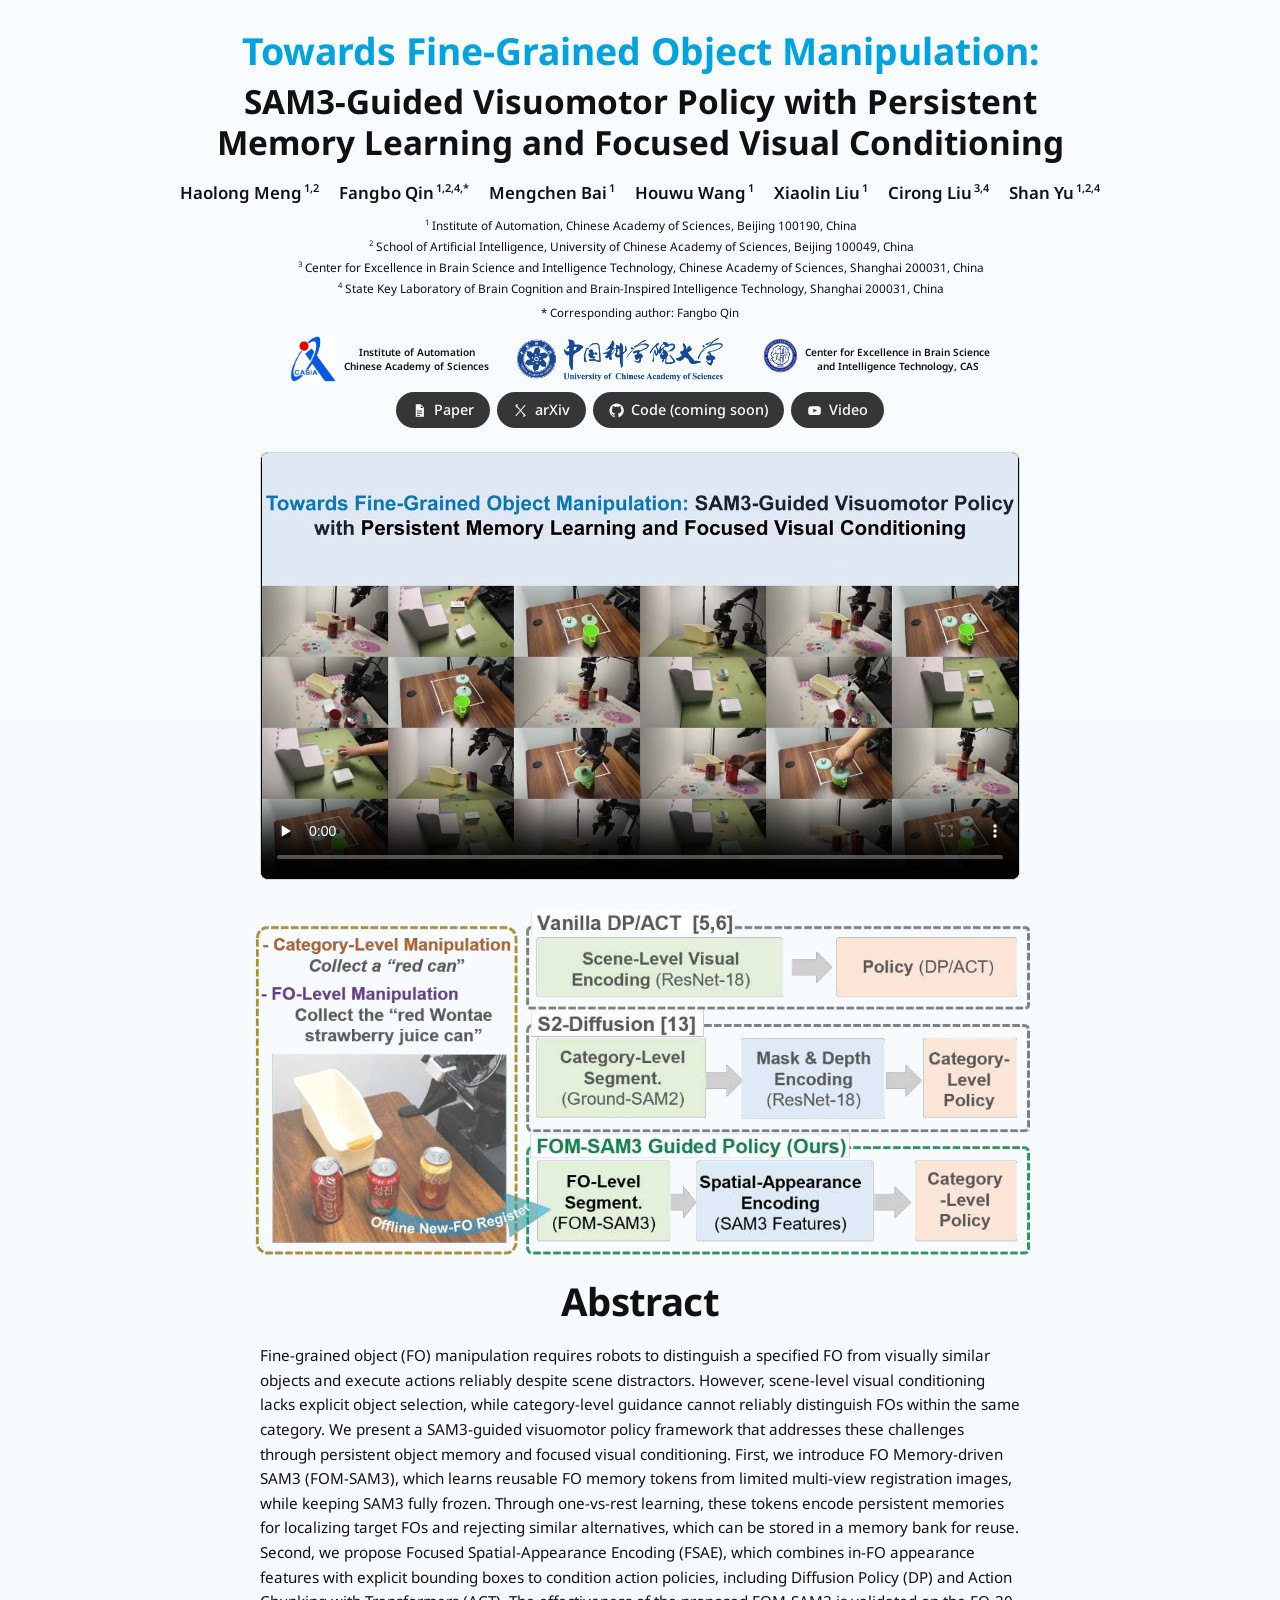
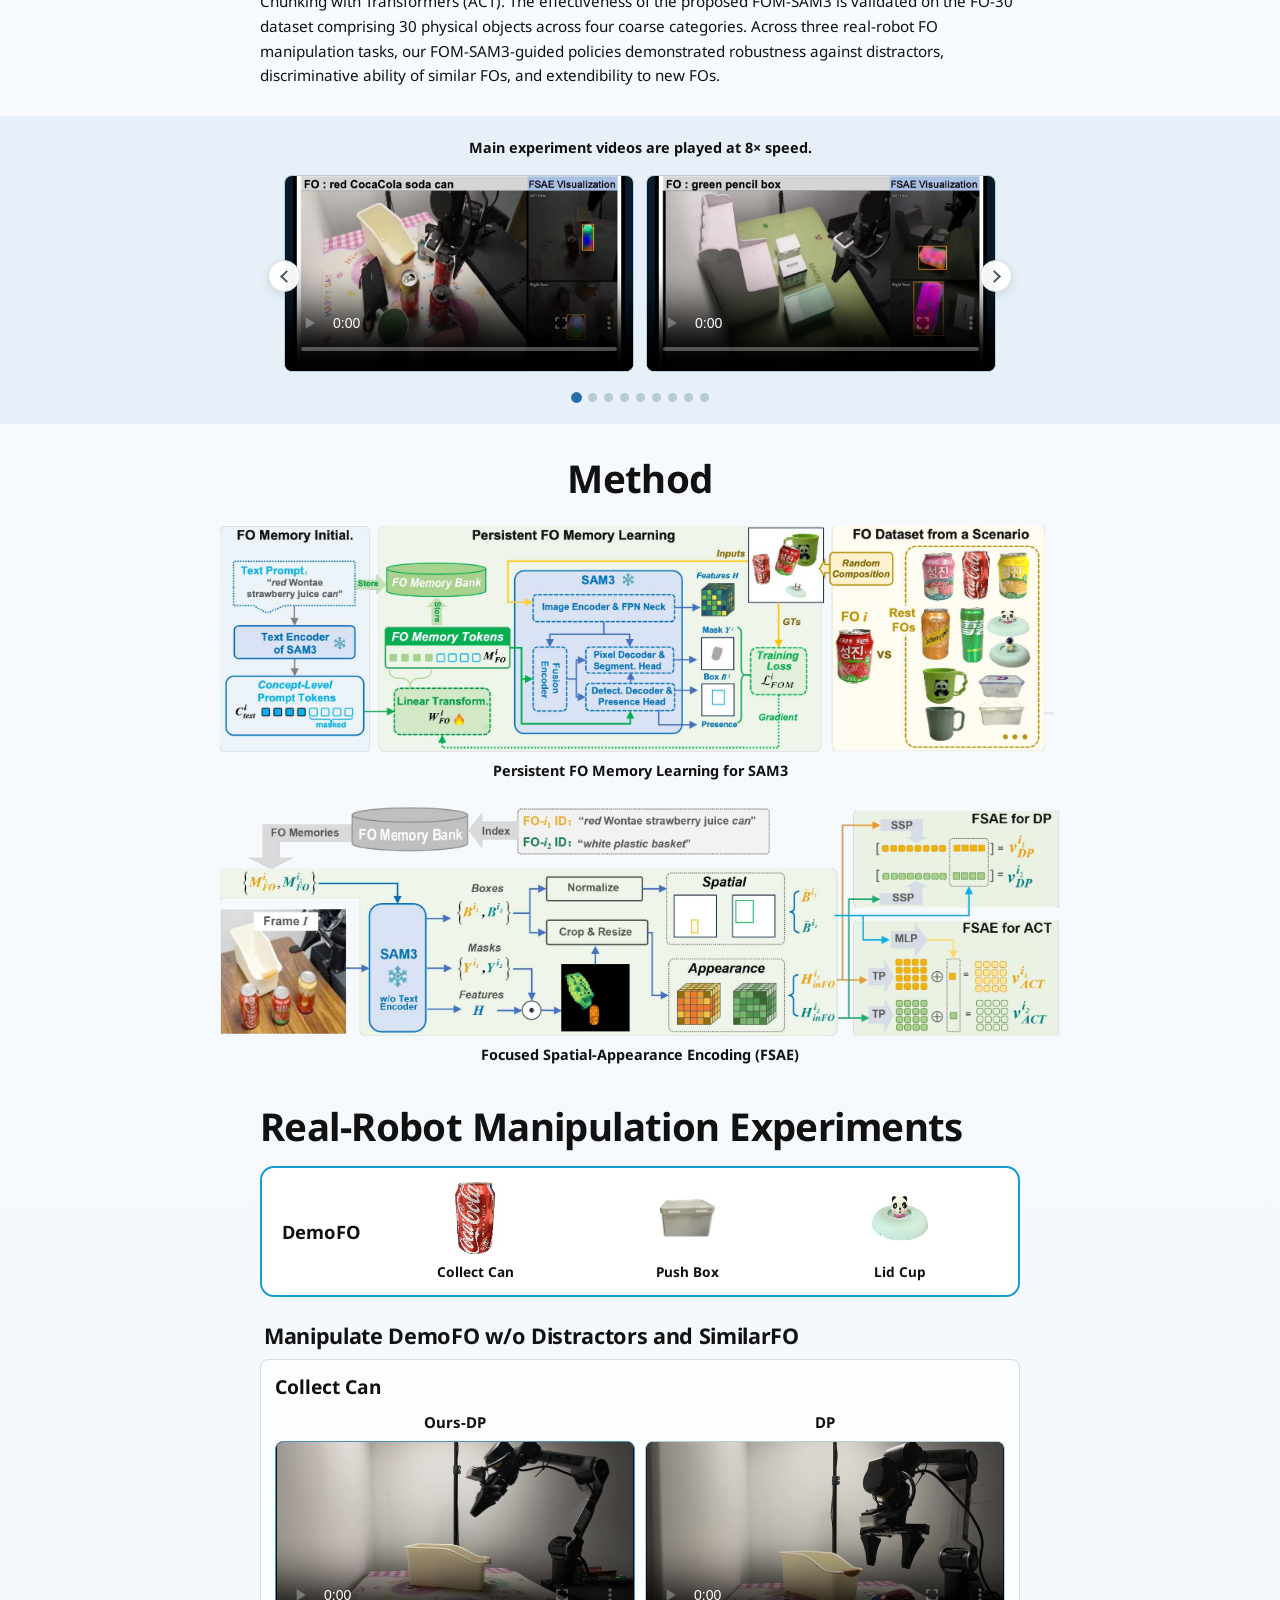
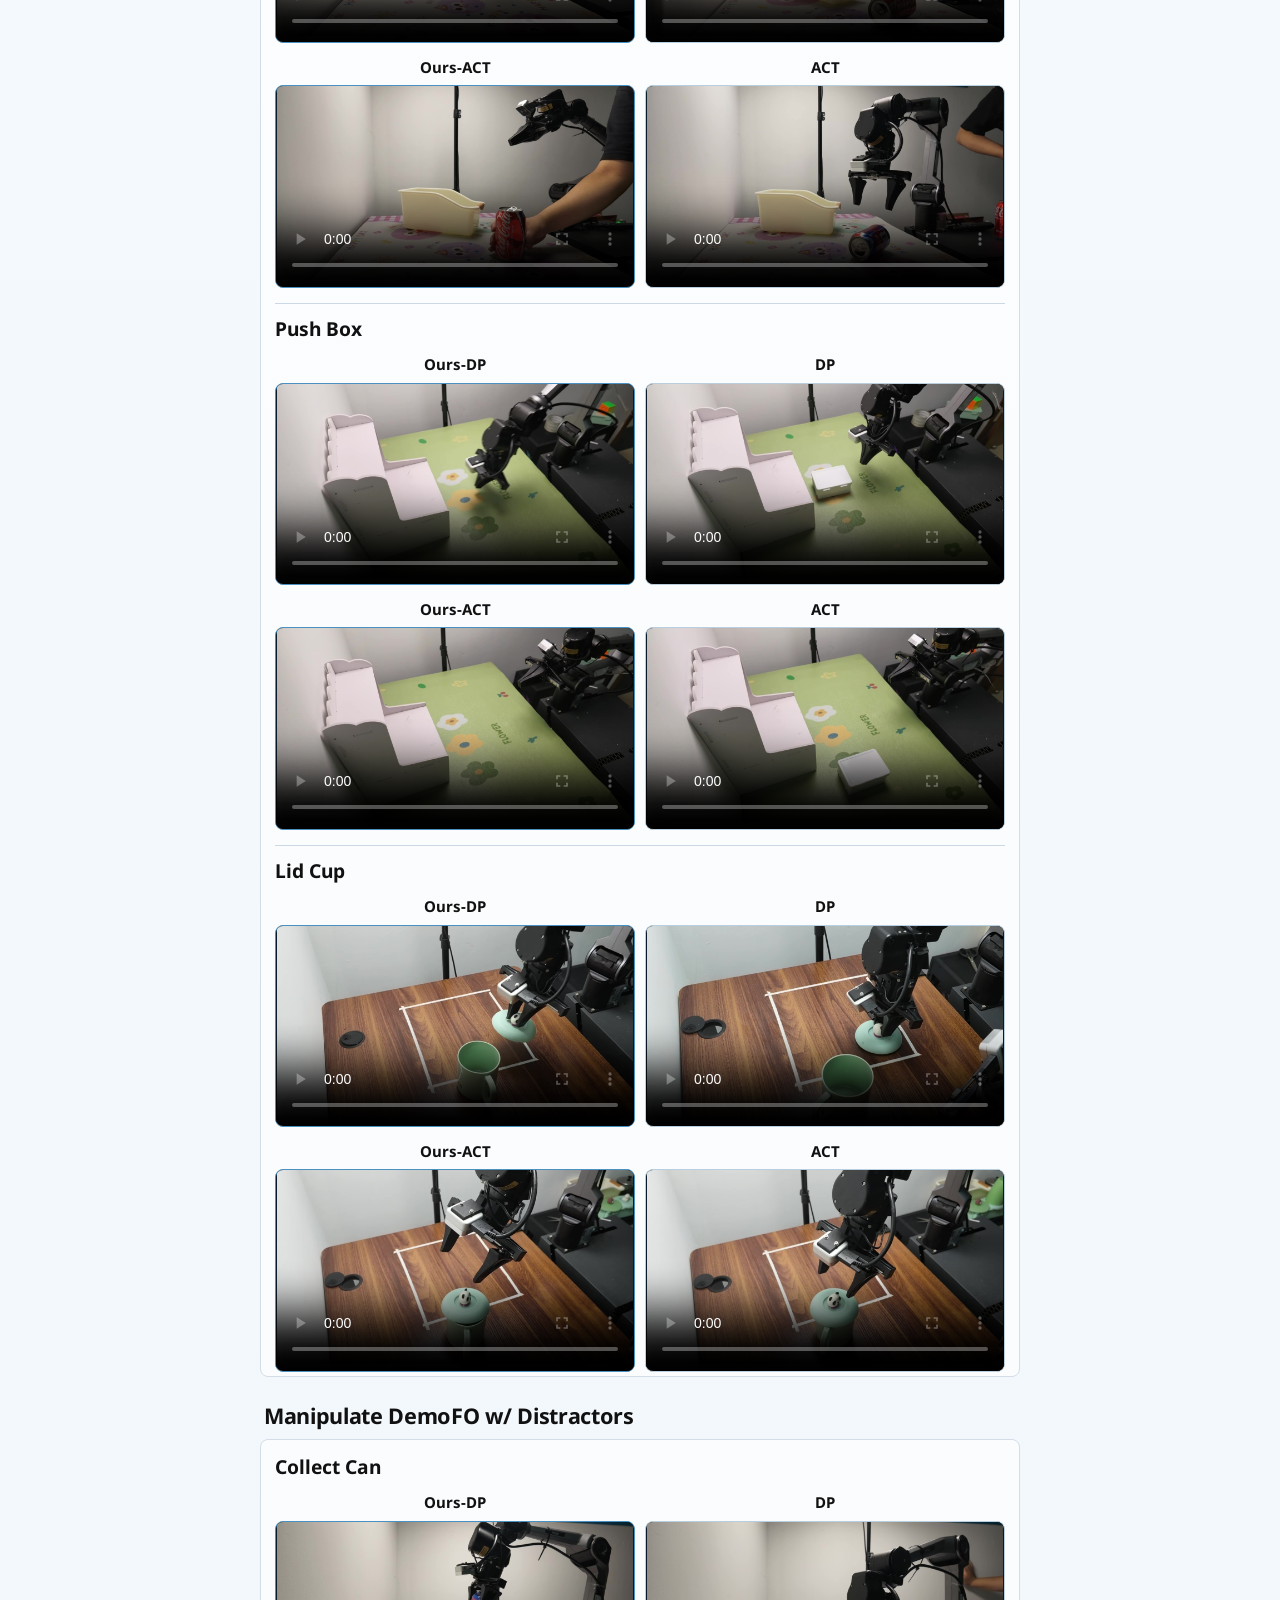
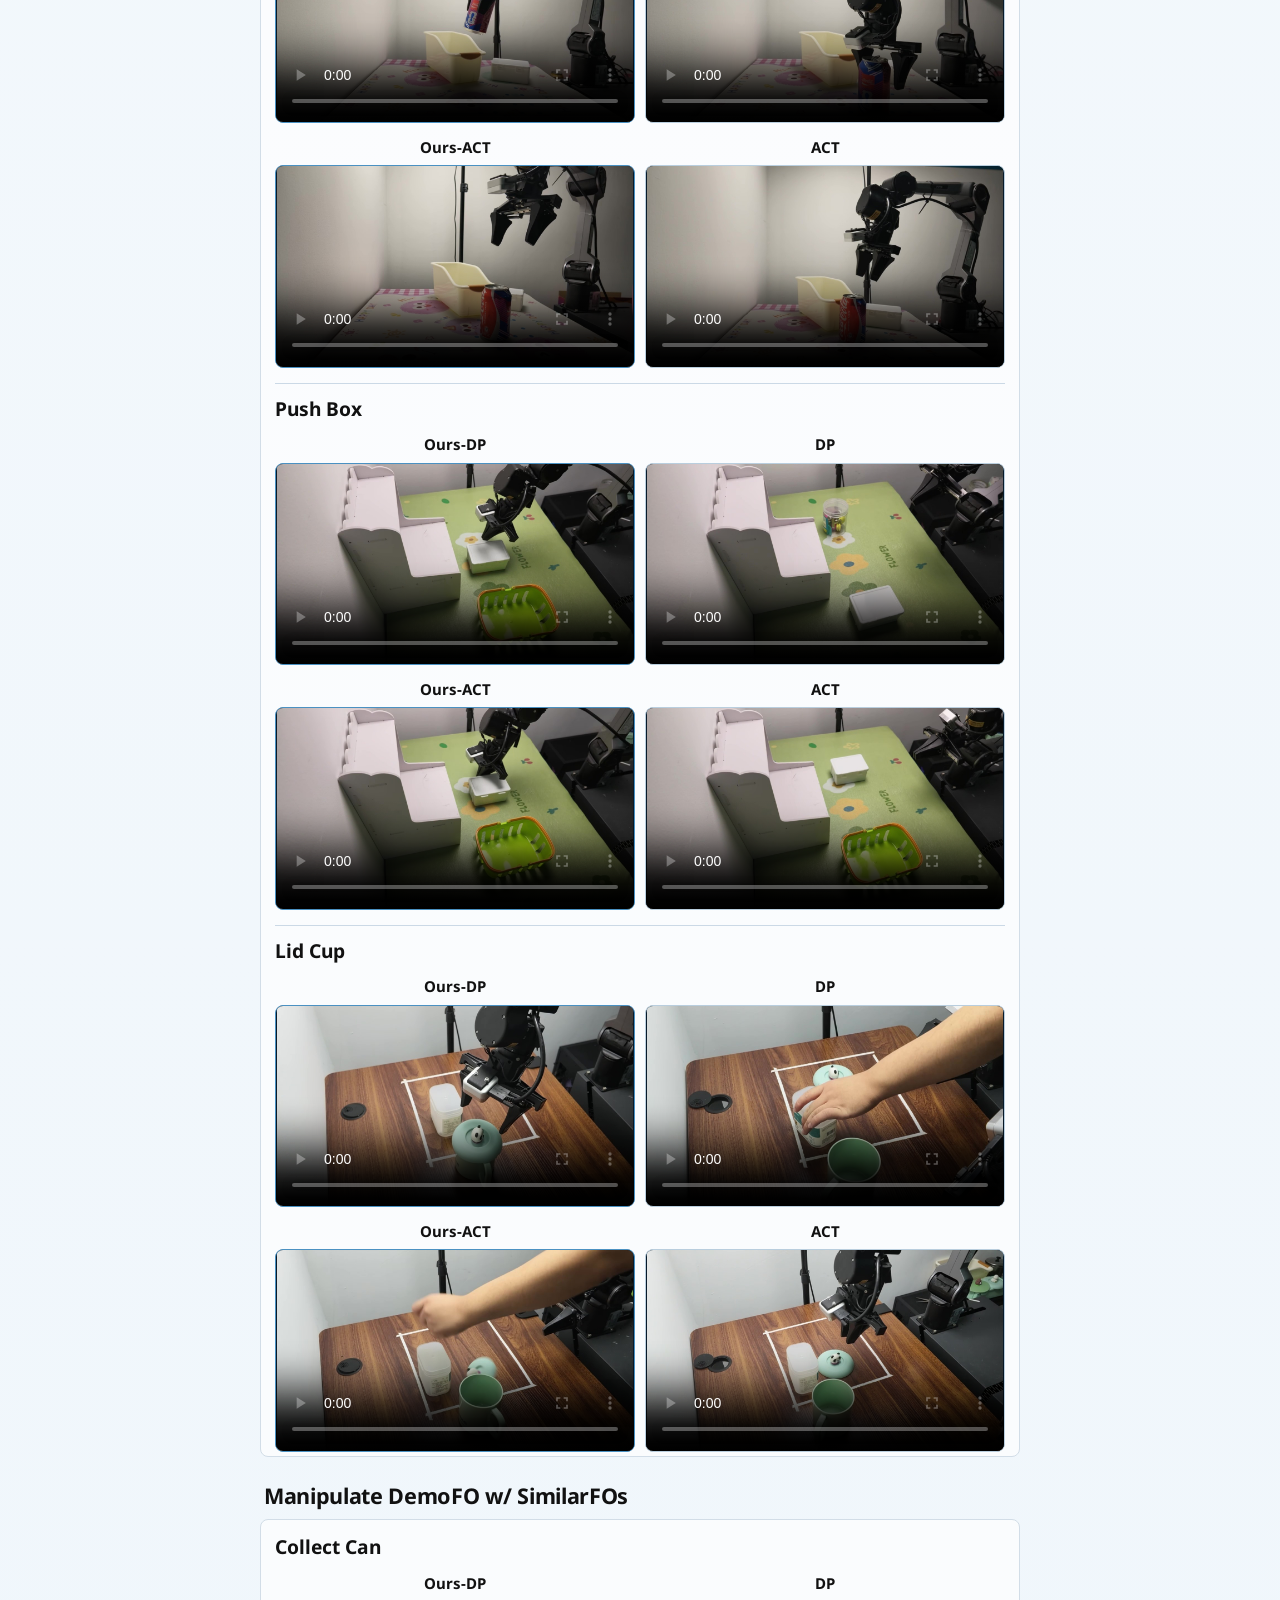
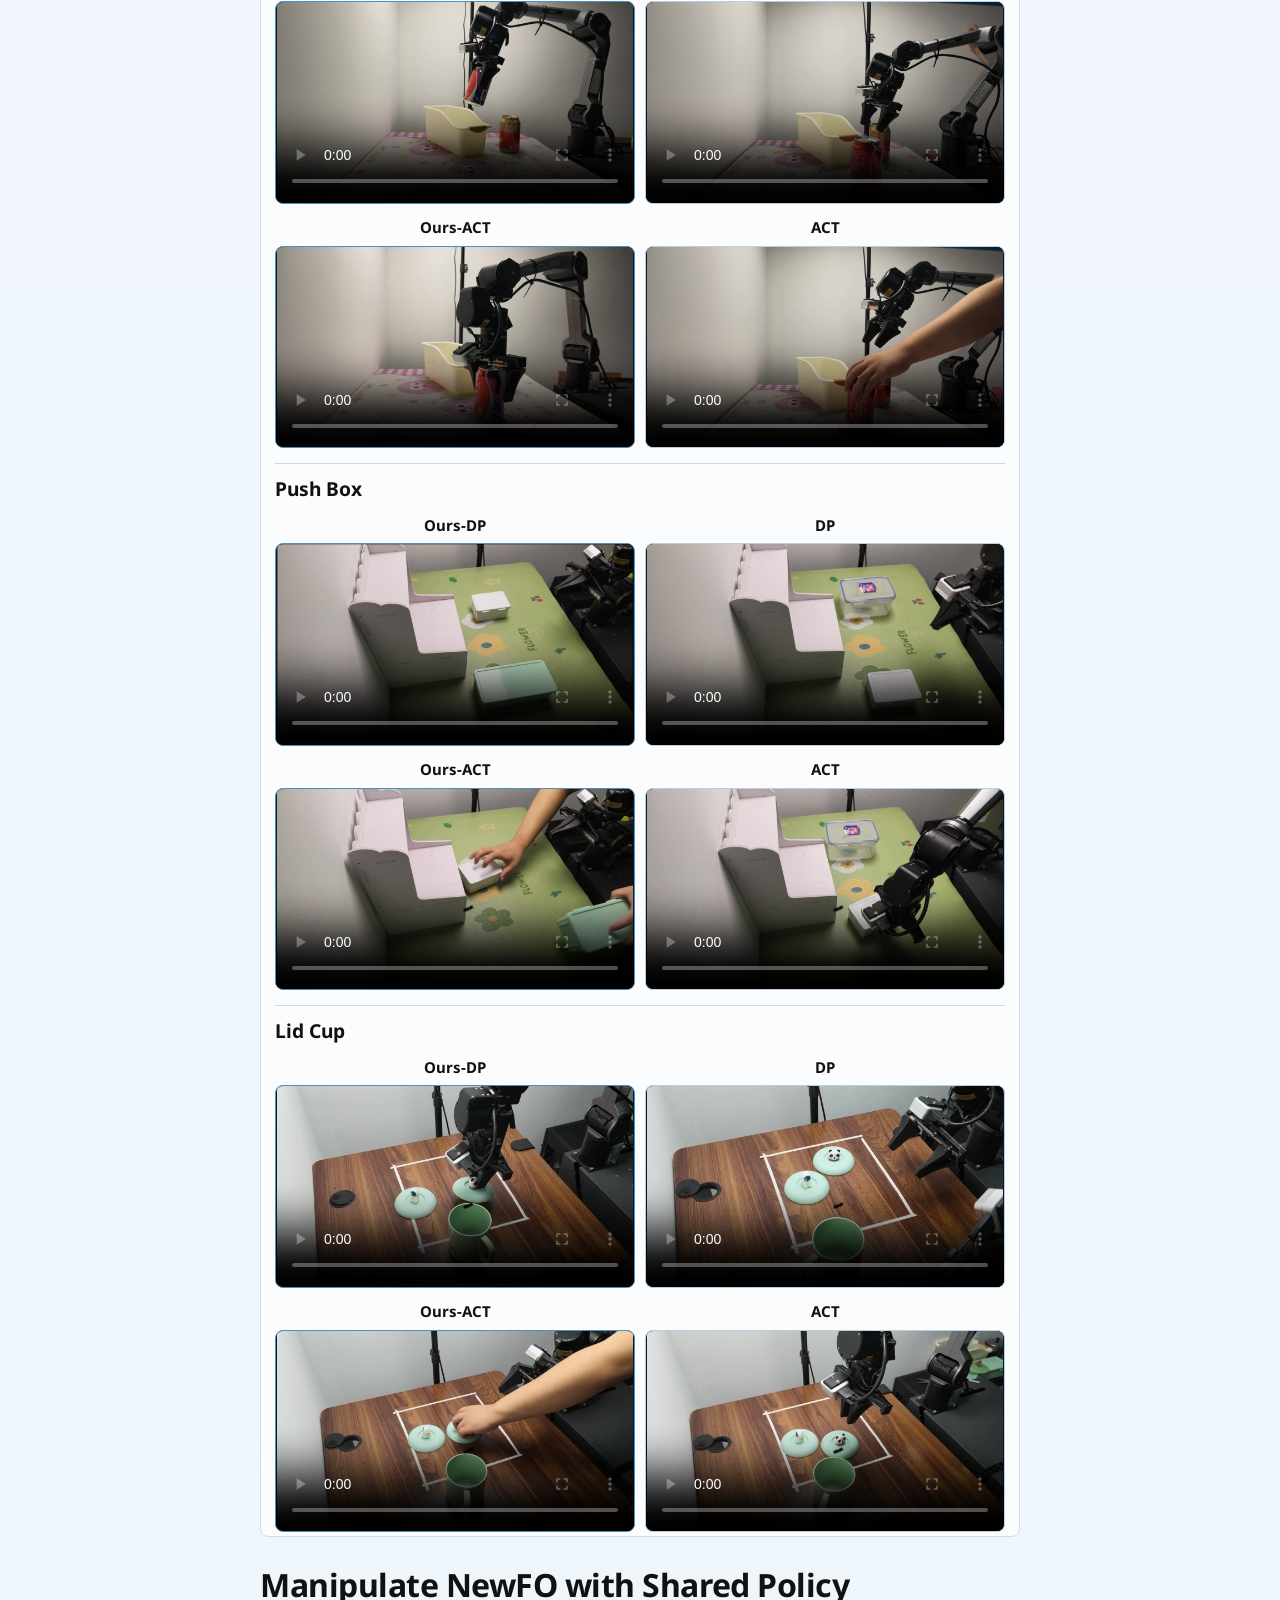
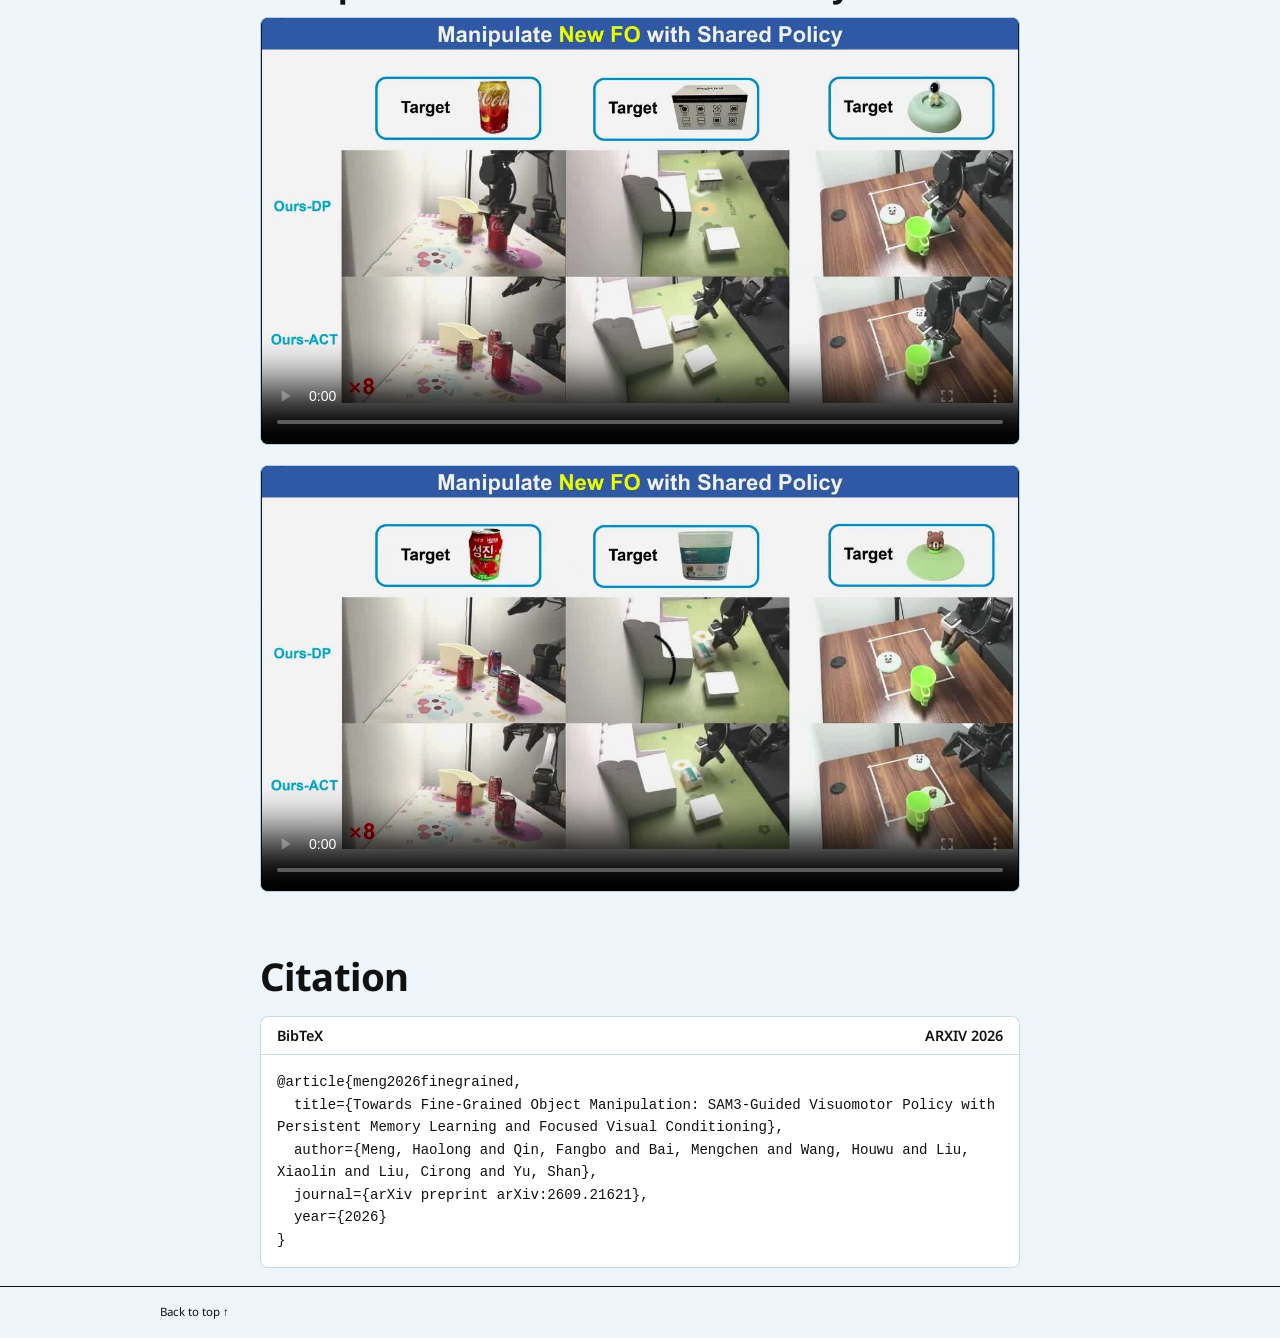
==== docs/index.html @ 5fe82e1d "style: align NewFO video width with experiment content" ====
<!doctype html>
<html lang="en">
  <head>
    <meta charset="utf-8" />
    <meta name="viewport" content="width=device-width, initial-scale=1" />
    <meta
      name="description"
      content="FOM-SAM3-Policy: persistent fine-grained object memory and focused spatial-appearance encoding for robotic imitation learning."
    />
    <meta name="theme-color" content="#f3f8fc" />
    <title>Towards Fine-Grained Object Manipulation: SAM3-Guided Visuomotor Policy with Persistent Memory Learning and Focused Visual Conditioning</title>
    <link rel="icon" href="data:," />
    <link rel="preload" href="assets/fonts/google-sans-bold.ttf" as="font" type="font/ttf" crossorigin />
    <link rel="preload" href="assets/fonts/google-sans-semibold.ttf" as="font" type="font/ttf" crossorigin />
    <link rel="preload" href="assets/fonts/noto-sans-latin.woff2" as="font" type="font/woff2" crossorigin />
    <link rel="stylesheet" href="styles.css?v=20261003-aligned-video-width" />
    <script src="project-data.js?v=20261003-aligned-video-width" defer></script>
    <script src="script.js?v=20261003-aligned-video-width" defer></script>
  </head>
  <body>
    <a class="skip-link" href="#main">Skip to content</a>

    <main id="main">
      <section class="hero" id="top">
        <div class="hero-copy">
          <h1 class="hero-title">
            <span class="hero-paper-title" ><span class="title-accent">Towards Fine-Grained Object Manipulation:</span> SAM3-Guided Visuomotor Policy with Persistent Memory Learning and Focused Visual Conditioning</span>
          </h1>
          <!-- Public author information: omit this block from the anonymous release. -->
          <div class="paper-identity">
            <p class="authors"><span>Haolong Meng<sup>1,2</sup></span><span>Fangbo Qin<sup>1,2,4,*</sup></span><span>Mengchen Bai<sup>1</sup></span><span>Houwu Wang<sup>1</sup></span><span>Xiaolin Liu<sup>1</sup></span><span>Cirong Liu<sup>3,4</sup></span><span>Shan Yu<sup>1,2,4</sup></span></p>
            <div class="affiliations">
              <p><sup>1</sup> Institute of Automation, Chinese Academy of Sciences, Beijing 100190, China</p>
              <p><sup>2</sup> School of Artificial Intelligence, University of Chinese Academy of Sciences, Beijing 100049, China</p>
              <p><sup>3</sup> Center for Excellence in Brain Science and Intelligence Technology, Chinese Academy of Sciences, Shanghai 200031, China</p>
              <p><sup>4</sup> State Key Laboratory of Brain Cognition and Brain-Inspired Intelligence Technology, Shanghai 200031, China</p>
            </div>
            <p class="corresponding-author">* Corresponding author: <a href="mailto:fangbo.qin@ia.ac.cn">Fangbo Qin</a></p>
            <div class="institution-logos" aria-label="Author institutions">
              <a href="https://english.ia.ac.cn/" aria-label="Institute of Automation, Chinese Academy of Sciences"><img class="institution-symbol" src="assets/images/casia_symbol.jpg" alt="CASIA" /><span>Institute of Automation<br />Chinese Academy of Sciences</span></a>
              <a href="https://english.ucas.ac.cn/" aria-label="University of Chinese Academy of Sciences"><img class="ucas-logo" src="assets/images/ucas_logo.png" alt="University of Chinese Academy of Sciences" /></a>
              <a href="https://www.cebsit.cas.cn/" aria-label="Center for Excellence in Brain Science and Intelligence Technology"><img class="institution-symbol cebsit-symbol" src="assets/images/cebsit_logo.png" alt="CEBSIT" /><span>Center for Excellence in Brain Science<br />and Intelligence Technology, CAS</span></a>
            </div>
          </div>
          <div class="resource-row" aria-label="Project resources">
            <a data-resource="paper">
              <svg class="resource-icon" viewBox="0 0 24 24" aria-hidden="true" focusable="false"><path fill="currentColor" d="M6 2h8l5 5v15H6V2Zm8 1.8V8h4.2L14 3.8ZM8 12v1.5h8V12H8Zm0 3.5V17h8v-1.5H8Zm0 3.5v1.5h5V19H8Z"/></svg>
              <span>Paper</span>
            </a>
            <a data-resource="arxiv">
              <svg class="resource-icon" viewBox="0 0 24 24" aria-hidden="true" focusable="false"><path d="m5 4 14 16M19 4 5 20" fill="none" stroke="currentColor" stroke-width="1.8" stroke-linecap="round"/><path d="M7.2 2.8 5 4l1.2 2.2M16.8 21.2 19 20l-1.2-2.2" fill="none" stroke="currentColor" stroke-width="1.8" stroke-linecap="round" stroke-linejoin="round"/></svg>
              <span>arXiv</span>
            </a>
            <a data-resource="code">
              <svg class="resource-icon" viewBox="0 0 24 24" aria-hidden="true" focusable="false"><path fill="currentColor" d="M12 .7a11.3 11.3 0 0 0-3.6 22c.6.1.8-.2.8-.5v-2.1c-3.3.7-4-1.4-4-1.4-.5-1.4-1.3-1.8-1.3-1.8-1.1-.7.1-.7.1-.7 1.2.1 1.8 1.2 1.8 1.2 1 1.8 2.8 1.3 3.4 1 .1-.8.4-1.3.8-1.6-2.6-.3-5.4-1.3-5.4-5.6 0-1.3.4-2.3 1.2-3.1-.1-.3-.5-1.5.1-3.1 0 0 1-.3 3.3 1.2a11.5 11.5 0 0 1 6 0C17.5 4.7 18.5 5 18.5 5c.6 1.6.2 2.8.1 3.1.8.8 1.2 1.8 1.2 3.1 0 4.3-2.8 5.3-5.4 5.6.4.4.8 1.1.8 2.2v3.2c0 .3.2.7.8.5A11.3 11.3 0 0 0 12 .7Z"/></svg>
              <span>Code (coming soon)</span>
            </a>
            <a data-resource="video">
              <svg class="resource-icon" viewBox="0 0 24 24" aria-hidden="true" focusable="false"><rect x="2" y="5" width="20" height="14" rx="4" fill="currentColor"/><path d="m10 9 6 3-6 3Z" fill="#363636"/></svg>
              <span>Video</span>
            </a>
          </div>
        </div>

        <figure class="main-video" id="main-video">
          <video class="hero-featured-player" controls playsinline preload="none" poster="assets/videos/main_overview.jpg?v=20261003" aria-label="FOM-SAM3 policy overview">
            <source src="assets/videos/main_overview.mp4?v=20261003" type="video/mp4" />
          </video>
        </figure>

        <section class="hero-abstract" aria-labelledby="abstract-title">
          <div class="shell content-shell">
            <figure class="paper-figure abstract-figure">
              <img src="assets/images/introduction.png?v=20261003-final-figures" width="1079" height="486" alt="Comparison of scene-level visual conditioning, category-level conditioning, and fine-grained object-focused conditioning with FOM-SAM3 and FSAE." />
            </figure>
            <h2 id="abstract-title">Abstract</h2>
            <div class="abstract-copy" data-abstract></div>
          </div>
        </section>
        <section class="hero-video-showcase" id="demonstrations-title" role="region" aria-label="Robot demonstrations">
          <p class="video-speed-note"><strong>Main experiment videos are played at 8× speed.</strong></p>
          <div data-hero-videos></div>
        </section>

      </section>

      <section id="method">
        <div class="shell content-shell section-pad">
          <div class="section-head">
            <div>
              <h2>Method</h2>
            </div>
          </div>

          <figure class="paper-figure method-figure">
            <img src="assets/images/fo-memory-learning.png?v=20261003-final-figures" width="2148" height="579" alt="Persistent FO Memory Learning: concept-level prompt tokens are transformed into persistent FO memories using a one-vs-rest training loss with SAM3 frozen." />
            <figcaption><strong>Persistent FO Memory Learning for SAM3</strong></figcaption>
          </figure>

          <figure class="paper-figure method-figure">
            <img src="assets/images/focused-spatial-appearance-encoding.png?v=20261003-final-figures" width="2144" height="587" alt="Focused Spatial-Appearance Encoding: retrieved FO memories prompt frozen SAM3 to extract boxes, masks, and FPN features, which form spatial and appearance conditions for DP and ACT." />
            <figcaption><strong>Focused Spatial-Appearance Encoding (FSAE)</strong></figcaption>
          </figure>

        </div>
      </section>

      <section class="results-section shell content-shell section-pad" id="results">
        <div class="section-head"><div><h2 id="main-experiment-title">Real-Robot Manipulation Experiments</h2></div></div>

        <div class="demo-targets" aria-label="DemoFO targets">
          <strong class="demo-target-label">DemoFO</strong>
          <figure><div class="demo-target-image"><img src="assets/images/collect_can_target.png" alt="Red CocaCola soda can" /></div><figcaption>Collect Can</figcaption></figure>
          <figure><div class="demo-target-image"><img src="assets/images/push_box_target.png" alt="DemoFO box for Push Box" /></div><figcaption>Push Box</figcaption></figure>
          <figure><div class="demo-target-image"><img src="assets/images/lid_cup_target.png" alt="Cup lid with panda handle" /></div><figcaption>Lid Cup</figcaption></figure>
        </div>

        <section class="main-experiment" aria-labelledby="main-experiment-title">
          <div class="main-experiment-video-grid" data-main-experiment-videos aria-label="Real-robot rollout video comparisons"></div>
        </section>

        <section class="supporting-experiment generalization-experiment" aria-labelledby="generalization-title">
          <div class="supporting-head">
            <h3 id="generalization-title">Manipulate NewFO with Shared Policy</h3>
          </div>
          <figure class="generalization-overview" data-generalization-overview aria-label="Manipulate NewFO with Shared Policy"></figure>

        </section>
      </section>

      <section class="citation-section shell content-shell section-pad" id="citation" aria-labelledby="citation-title">
        <div class="section-head"><div><h2 id="citation-title">Citation</h2></div></div>
        <div class="citation-block">
          <div><span>BibTeX</span><span class="citation-status">arXiv 2026</span></div>
          <pre><code>@article{meng2026finegrained,
  title={Towards Fine-Grained Object Manipulation: SAM3-Guided Visuomotor Policy with Persistent Memory Learning and Focused Visual Conditioning},
  author={Meng, Haolong and Qin, Fangbo and Bai, Mengchen and Wang, Houwu and Liu, Xiaolin and Liu, Cirong and Yu, Shan},
  journal={arXiv preprint arXiv:2609.21621},
  year={2026}
}</code></pre>
        </div>
      </section>

    </main>

    <footer class="site-footer">
      <div class="shell content-shell footer-grid">
        <a href="#top">Back to top ↑</a>
      </div>
    </footer>
  </body>
</html>
---- docs/styles.css ----
@font-face {
  font-family: "Noto Sans";
  font-style: normal;
  font-weight: 400 800;
  font-display: swap;
  src: url("assets/fonts/noto-sans-latin.woff2") format("woff2");
}
@font-face {
  font-family: "Noto Sans";
  font-style: italic;
  font-weight: 400 800;
  font-display: swap;
  src: url("assets/fonts/noto-sans-latin-italic.woff2") format("woff2");
}
:root {
  --font-body: "Noto Sans", sans-serif;
  --font-display: "Noto Sans", sans-serif;
  --hero-gutter: 40px;
  --paper: #f3f8fc;
  --ink: #111111;
  --muted: #111111;
  --line: #cbd9e6;
  --green: #256da8;
  --green-dark: #111111;
  --mint: #cfe8f7;
  --orange: #42a5d5;
  --yellow: #8ec5e8;
  --paper-green: #16874b;
  --white: #ffffff;
  --max: 1040px;
  --content: 960px;
  --section-title-size: clamp(1.9rem,3vw,2.5rem);
  --experiment-title-size: clamp(1.65rem,2.5vw,2rem);
}

* { box-sizing: border-box; }
html { scroll-behavior: smooth; scroll-padding-top: 24px; }
body { margin: 0; background: linear-gradient(180deg,#f9fcff 0%,var(--paper) 42%,#edf5fb 100%); color: var(--ink); font: 400 16px/1.6 var(--font-body); }
::selection { background: var(--mint); color: var(--green-dark); }
a { color: inherit; text-decoration: none; }
.shell { width: min(var(--max), calc(100% - 56px)); margin: 0 auto; }
.content-shell { max-width: var(--content); }
.skip-link { position: fixed; top: 8px; left: 8px; z-index: 200; padding: 9px 12px; background: var(--ink); color: white; transform: translateY(-150%); }
.skip-link:focus { transform: translateY(0); }
.hero { display: flex; padding: 0 0 12px; align-items: center; flex-direction: column; gap: 12px; text-align: center; }
.hero-copy { display: flex; width: min(1000px,calc(100% - var(--hero-gutter))); padding: 28px 0 0; align-items: center; justify-content: flex-start; flex-direction: column; }
.eyebrow { margin: 0 0 22px; color: var(--green); font-size: .72rem; font-weight: 700; letter-spacing: .14em; text-transform: uppercase; }
h1,h2 { font-family: var(--font-body); }
h2 { font-weight: 700; }
.hero-title { font-family: var(--font-body); }
button,input,select,textarea { font-family: var(--font-body); }
h1 { max-width: 900px; margin: 0 auto 26px; color: #111; font-weight: 700; letter-spacing: normal; line-height: 1.14; text-wrap: balance; }
.hero-title { margin-bottom: 0; line-height: 1.22; }
.title-accent { display: block; margin-bottom: 8px; color: #00a3df; font-size: 1.12em; }
.main-video { width: min(760px,calc(100% - var(--hero-gutter))); margin: 12px auto; }
.hero-paper-title { display: block; color: #111111; text-align: center; font-size: clamp(1.55rem,2.6vw,2.25rem); text-shadow: none; }
.hero-title ::selection { background: transparent; color: inherit; }
.hero-title ::-moz-selection { background: transparent; color: inherit; }
.resource-row { display: flex; gap: 7px; margin-top: 14px; justify-content: center; flex-wrap: wrap; }
.resource-row a { display: inline-flex; min-height: 36px; padding: 6px 16px; border: 0; border-radius: 999px; background: #363636; color: #fff; align-items: center; justify-content: center; gap: 7px; white-space: nowrap; transition: background-color .16s ease; }
.resource-row span { font-size: .9rem; font-weight: 500; line-height: 1.5; }
.resource-row .resource-icon { display: block; width: 15px; height: 15px; flex: 0 0 15px; }
.resource-row a:hover { background: #252525; }
.resource-row a[aria-disabled="true"] { opacity: .58; cursor: not-allowed; }
.resource-row a[aria-disabled="true"]:hover { background: #363636; }
.paper-figure { margin: 0; padding: 0; border: 0; background: transparent; }
.paper-figure img { display: block; width: 100%; height: auto; padding: 8px; border: 1px solid #b8cad9; border-radius: 6px; background: var(--white); box-shadow: 0 12px 28px rgba(16,42,67,.11),0 2px 8px rgba(16,42,67,.07); }
.paper-figure figcaption { display: block; margin: 14px 3px 0; padding: 0; border: 0; background: transparent; color: #111111; font-size: .9rem; line-height: 1.52; }
.paper-figure figcaption strong { color: var(--ink); font-weight: 700; }
.paper-figure figcaption span { color: inherit; font-weight: 400; letter-spacing: normal; text-transform: none; }
.paper-figure figcaption i { color: var(--green); font-family: inherit; }
.hero-figure { width: 100%; text-align: center; }
.hero-presentation { width: 100%; background: #e7f0f8; color: var(--green-dark); text-align: center; }
.hero-presentation .section-pad { padding-top: 24px; }
.hero-presentation h2 { margin: 0 0 24px; font-size: var(--section-title-size); font-weight: 700; letter-spacing: -.015em; line-height: 1.25; text-align: left; }
.hero-video-showcase { width: 100%; padding: 20px 0 16px; background: #e7f0f8; }
.video-speed-note { margin: 0 auto 16px; padding: 0 20px; color: #111; font-size: .9rem; text-align: center; }
.hero-featured-player { display: block; width: 100%; height: auto; aspect-ratio: 16/9; margin: 0 auto; border: 1px solid var(--line); border-radius: 8px; background: #000; box-shadow: none; }
video::-webkit-media-controls-mute-button { display: none !important; }
video::-webkit-media-controls-volume-slider { display: none !important; }
video::-webkit-media-controls-volume-control-container { display: none !important; }
.hero-demo-gallery { position: relative; width: min(760px,calc(100% - var(--hero-gutter))); margin: 0 auto; }
.hero-demo-viewport { position: relative; padding: 0 24px; }
.hero-demo-track { position: relative; display: grid; overflow-x: auto; padding: 0 0 6px; grid-auto-columns: calc((100% - 12px)/2); grid-auto-flow: column; gap: 12px; scroll-behavior: auto; scroll-snap-type: x mandatory; scrollbar-width: none; }
.hero-demo-track.is-animating { scroll-snap-type: none; }
.hero-demo-track::-webkit-scrollbar { display: none; }
.hero-demo-card { min-width: 0; margin: 0; scroll-snap-align: start; }
.hero-demo-player { display: block; width: 100%; aspect-ratio: 16/9; border: 1px solid #b9cede; border-radius: 8px; background: #081a2a; box-shadow: none; object-fit: contain; }
.hero-demo-arrow { position: absolute; z-index: 2; top: 50%; display: grid; width: 32px; height: 32px; padding: 0; border: 1px solid #d6dce1; border-radius: 50%; background: rgba(255,255,255,.96); color: #50565b; place-items: center; box-shadow: 0 3px 10px rgba(16,42,67,.12); cursor: pointer; transform: translateY(-50%); }
.hero-demo-arrow::before { width: 7px; height: 7px; border-top: 2px solid currentColor; border-right: 2px solid currentColor; content: ""; }
.hero-demo-arrow.previous::before { transform: translateX(2px) rotate(-135deg); }
.hero-demo-arrow.next::before { transform: translateX(-2px) rotate(45deg); }
.hero-demo-arrow:hover,.hero-demo-arrow:focus-visible { border-color: var(--green); background: var(--green); color: #fff; }
.hero-demo-arrow.previous { left: 8px; }
.hero-demo-arrow.next { right: 8px; }
.hero-demo-dots { display: flex; min-height: 20px; margin-top: 10px; align-items: center; justify-content: center; gap: 7px; }
.hero-demo-dots button { width: 9px; height: 9px; padding: 0; border: 0; border-radius: 50%; background: #b8c9d7; cursor: pointer; }
.hero-demo-dots button[aria-current="true"] { background: var(--green); transform: scale(1.2); }
.hero-abstract { width: 100%; text-align: center; }
.hero-abstract h2 { max-width: 760px; margin: 22px auto 8px; font-size: var(--section-title-size); font-weight: 700; letter-spacing: -.015em; line-height: 1.25; text-align: center; }
.abstract-figure { width: min(780px,100%); margin: 0 auto; }
.abstract-figure img { max-height: none; object-fit: contain; padding: 0; border: 0; border-radius: 0; background: transparent; box-shadow: none; }
.hero-abstract .abstract-copy { display: block; padding-top: 10px; padding-bottom: 16px; }
.section-head { display: block; max-width: 760px; margin: 0 auto 16px; text-align: left; }
.section-head h2 { max-width: 820px; margin: 0 auto; font-size: var(--section-title-size); font-weight: 700; letter-spacing: -.015em; line-height: 1.25; }
.section-head .section-summary { max-width: 720px; margin: 14px auto 0; color: var(--muted); font-weight: 400; letter-spacing: 0; text-transform: none; }
.abstract-copy { display: block; width: min(760px,100%); margin: 0 auto; padding: 28px 0 18px; }
.abstract-copy p { margin: 0; text-align: left; color: #111111; font-family: var(--font-body); font-size: .95rem; line-height: 1.62; }
.abstract-copy strong { color: inherit; font-weight: 400; }
.section-pad { padding-top: 18px; padding-bottom: 18px; }
.dark-section { background: var(--green-dark); color: var(--white); }
.section-head.light .section-summary { color: var(--mint); }
#method .section-head { margin-bottom: 24px; text-align: center; }
.method-figure { width: min(840px,100%); margin-right: auto; margin-left: auto; color: var(--ink); }
.method-figure + .method-figure { margin-top: 24px; }
.method-figure img { padding: 0; border: 0; border-radius: 0; background: transparent; filter: none; box-shadow: none; }
.method-figure figcaption { margin: 8px 0 0; color: #111111; text-align: center; }
.method-figure figcaption strong { color: var(--ink); }
.method-figure figcaption i { color: var(--green); }
.main-experiment { margin-bottom: 0; padding: 0; border: 0; border-radius: 0; background: transparent; box-shadow: none; }
.main-experiment-head { display: block; padding-bottom: 12px; border-bottom: 1px solid rgba(16,42,67,.22); text-align: center; }
.main-experiment-head > div { max-width: none; }
.main-experiment-head h3 { margin: 0; color: #111; font: 700 var(--experiment-title-size)/1.25 var(--font-body); letter-spacing: -.015em; }
.main-experiment-video-grid { max-width: 760px; margin: 12px auto 0; }
.experiment-condition-block { margin-top: 24px; }
.experiment-condition-block:first-child { margin-top: 0; }
.experiment-condition-head { margin: 0 4px 9px; text-align: left; }
.experiment-condition-head h4 { margin: 0; color: var(--ink); font: 700 clamp(1.1rem,2vw,1.35rem)/1.35 var(--font-body); letter-spacing: -.015em; }
.experiment-condition-head p { max-width: 800px; margin: 4px 0 0; color: #111111; font-size: .86rem; line-height: 1.48; }
.experiment-condition-content { padding: 2px 14px 0; border: 1px solid #d2dde7; border-radius: 8px; background: rgba(255,255,255,.68); }
.experiment-task-group { padding: 11px 0; }
.experiment-task-group + .experiment-task-group { border-top: 1px solid var(--line); }
.experiment-task-group:last-child { padding-bottom: 0; }
.experiment-task-head { display: flex; margin-bottom: 9px; align-items: baseline; justify-content: flex-start; flex-wrap: wrap; gap: 4px 16px; }
.experiment-task-head h5 { flex-shrink: 0; margin: 0; color: var(--ink); font: 700 1.2rem var(--font-body); }
.experiment-task-prompt { min-height: 1.2em; margin: 0; color: var(--muted); font-size: .95rem; line-height: 1.4; }
.experiment-task-scroll { overflow-x: auto; padding-bottom: 4px; }
.experiment-method-grid { display: grid; min-width: 0; grid-template-columns: repeat(2,minmax(0,1fr)); gap: 10px; }
.experiment-video-card { background: transparent; }
.experiment-video-player { display: block; width: 100%; aspect-ratio: 16/9; border: 1px solid #b9cede; border-radius: 8px; background: #081a2a; box-shadow: none; object-fit: contain; }
.experiment-video-card.ours .experiment-video-player { border-color: #4a91c2; box-shadow: none; }
.experiment-video-head { display: flex; min-height: 32px; padding: 0 2px 5px; align-items: center; justify-content: center; }
.experiment-video-head strong { color: var(--ink); font-size: .94rem; text-align: center; }
.main-experiment .robot-section { margin-top: 20px; }
.robot-results-figure { width: 100%; }
.robot-results-figure .chart-scroll { overflow-x: auto; padding-bottom: 4px; }
.robot-results-figure img { padding: 8px; }
.robot-results-figure figcaption { margin-right: 4px; margin-left: 4px; }
.table-section { margin-top: 24px; }
.subsection-head { display: flex; margin-bottom: 16px; align-items: end; justify-content: space-between; }
.subsection-head h3 { margin: 4px 0 0; font: 600 clamp(2rem,3.5vw,3.5rem)/1.08 var(--font-body); letter-spacing: -.035em; }
.table-section .subsection-head { position: relative; display: grid; grid-template-columns: 1fr; text-align: center; }
.table-section .subsection-head h3 { font-size: clamp(1.2rem,1.8vw,1.55rem); font-weight: 700; letter-spacing: .01em; }
.table-section .subsection-head > span { position: absolute; right: 0; bottom: 2px; }
.subsection-head > span { color: var(--muted); font-size: .68rem; }
.chart-note { max-width: 920px; margin: 14px 2px 0; color: var(--muted); }
.chart-note strong { color: var(--ink); }
.supporting-experiment { margin-top: 28px; padding-top: 0; }
.supporting-head { max-width: 760px; margin: 0 auto 16px; padding-bottom: 10px; border-bottom: 1px solid var(--ink); }
.supporting-head h3 { text-align: left; }
.supporting-head h3 { margin: 0; color: var(--green-dark); font: 700 var(--experiment-title-size)/1.25 var(--font-body); letter-spacing: -.015em; }
.supporting-head > p:last-child { margin: 0; color: var(--muted); font-size: .95rem; line-height: 1.65; }
.generalization-experiment > .supporting-head { margin-bottom: 12px; padding-bottom: 0; border-bottom: 0; }
.generalization-experiment > .supporting-head h3 { color: #111; font-size: var(--experiment-title-size); font-weight: 700; text-align: left; }
.generalization-overview { max-width: 760px; margin: 0 auto 24px; }
.generalization-overview-player { display: block; width: 100%; height: auto; aspect-ratio: 16/9; object-fit: contain; border: 1px solid #b9cede; border-radius: 8px; background: #081a2a; }
.analysis-figure { min-width: 0; margin: 0; }
.analysis-figure figcaption { margin: 12px 0 0; font-size: .88rem; }
.citation-block { max-width: 760px; margin: 0 auto; overflow: hidden; border: 1px solid var(--line); border-radius: 8px; background: var(--white); }
.citation-block > div { display: flex; min-height: 38px; padding: 0 16px; border-bottom: 1px solid var(--line); align-items: center; justify-content: space-between; font: 600 .9rem var(--font-body); }
.citation-status { color: var(--muted); text-transform: uppercase; }
.citation-block button { border: 0; background: transparent; color: var(--green); font-size: .7rem; font-weight: 700; cursor: pointer; }
.citation-block pre { margin: 0; padding: 16px; color: var(--ink); white-space: pre-wrap; overflow-wrap: anywhere; font: .88rem/1.6 Consolas,monospace; }
.citation-note { margin: 14px 0 0; color: var(--muted); font-size: .82rem; }
.site-footer { padding: 16px 0; border-top: 1px solid var(--ink); color: var(--muted); font-size: .72rem; }
.footer-grid { display: grid; grid-template-columns: 1fr auto; gap: 40px; align-items: end; }
.footer-grid span { color: var(--ink); font-size: .68rem; font-weight: 700; text-transform: uppercase; }
.footer-grid p { margin: 6px 0 0; }
.footer-grid > a { color: var(--ink); }
.section-head .section-summary,
.supporting-head > p:last-child,
.chart-note,
.citation-note { font-family: var(--font-body); font-size: .92rem; line-height: 1.55; }
:focus-visible { outline: 2px solid var(--orange); outline-offset: 4px; }
@media (max-width: 980px) { .hero-demo-track { grid-auto-columns: calc((100% - 12px)/2); } .footer-grid { grid-template-columns: 1fr 1fr; } .footer-grid > a { grid-column: 1/-1; } }
@media (max-width: 680px) { .experiment-method-grid { grid-template-columns: 1fr; } .shell { width: min(var(--max),calc(100% - 32px)); } .hero { --hero-gutter: 32px; padding: 0 0 12px; gap: 16px; } .hero-copy { padding-top: 46px; } .hero-paper-title { font-size: clamp(1.35rem,6vw,1.72rem); } .hero-demo-viewport { padding: 0 18px; } .hero-demo-track { grid-auto-columns: 88%; } .hero-demo-arrow { width: 28px; height: 28px; top: 50%; } .hero-demo-arrow::before { width: 6px; height: 6px; border-width: 2px; } .hero-demo-arrow.previous { left: 4px; } .hero-demo-arrow.next { right: 4px; } .robot-results-figure img { min-width: 700px; } .experiment-condition-content { padding-right: 14px; padding-left: 14px; } .experiment-condition-tabs { grid-template-columns: 1fr; } .experiment-condition-tabs button { border-right: 0; border-bottom: 1px solid var(--line); } .experiment-condition-tabs button:last-child { border-bottom: 0; } .experiment-task-group { padding: 12px 0; } .paper-figure figcaption { flex-direction: column; gap: 4px; } .subsection-head { align-items: flex-start; flex-direction: column; gap: 10px; } .footer-grid { grid-template-columns: 1fr; } .footer-grid > a { grid-column: auto; } }
@media (max-width: 440px) { .citation-block pre { padding: 20px 16px; } }
@media (prefers-reduced-motion: reduce) { html { scroll-behavior: auto; } }

.paper-identity { width: 100%; margin-top: 16px; }
.authors { display: flex; justify-content: center; flex-wrap: wrap; gap: 6px 20px; margin: 0 0 10px; color: #111111; font-size: 1.05rem; font-weight: 600; }
.authors span { white-space: nowrap; }
.authors sup, .affiliations sup { margin-left: 2px; font-size: .65em; }
.affiliations { color: #111111; font-size: .74rem; line-height: 1.6; }
.affiliations p { margin: 2px 0; }
.corresponding-author { margin: 6px 0 0; color: var(--muted); font-size: .72rem; }
.institution-logos { display: flex; justify-content: center; align-items: center; flex-wrap: wrap; gap: 16px 28px; margin-top: 14px; }
.institution-logos a { display: flex; align-items: center; gap: 8px; }
.institution-logos span { color: var(--ink); font-size: .63rem; font-weight: 600; line-height: 1.4; text-align: center; }
.institution-symbol { width: 46px; height: 46px; object-fit: contain; }
.cebsit-symbol { object-fit: cover; object-position: right; }
.ucas-logo { width: 206px; height: auto; }
.resource-row { margin-top: 10px; }
.main-experiment > .video-speed-note { margin: 20px 0 12px; text-align: center; }
@media (max-width: 680px) {
  .hero-copy { padding-top: 24px; }
  .authors { gap: 8px 16px; font-size: 1rem; }
  .affiliations { font-size: .74rem; }
  .institution-logos { gap: 14px; }
  .institution-logos span { max-width: 140px; }
  .abstract-figure img { max-height: none; }
}

.demo-targets { display: grid; grid-template-columns: auto repeat(3,minmax(0,1fr)); align-items: center; gap: 16px; max-width: 760px; margin: 0 auto 24px; padding: 12px 20px; border: 2px solid #159ad6; border-radius: 14px; background: #fff; }
.demo-target-label { color: #111; font-size: 1.15rem; }
.demo-targets figure { margin: 0; text-align: center; }
.demo-target-image { display: flex; height: 76px; align-items: center; justify-content: center; }
.demo-target-image img { width: auto; max-width: 100%; height: 72px; object-fit: contain; }
.demo-targets figcaption { margin-top: 5px; font-size: .85rem; font-weight: 700; }
@media (max-width: 680px) { .demo-targets { gap: 8px; padding: 10px; } .demo-target-label { font-size: .85rem; } .demo-target-image { height: 56px; } .demo-target-image img { height: 52px; } .demo-targets figcaption { font-size: .7rem; } }
.generalization-overview { display: grid; max-width: 760px; gap: 20px; }
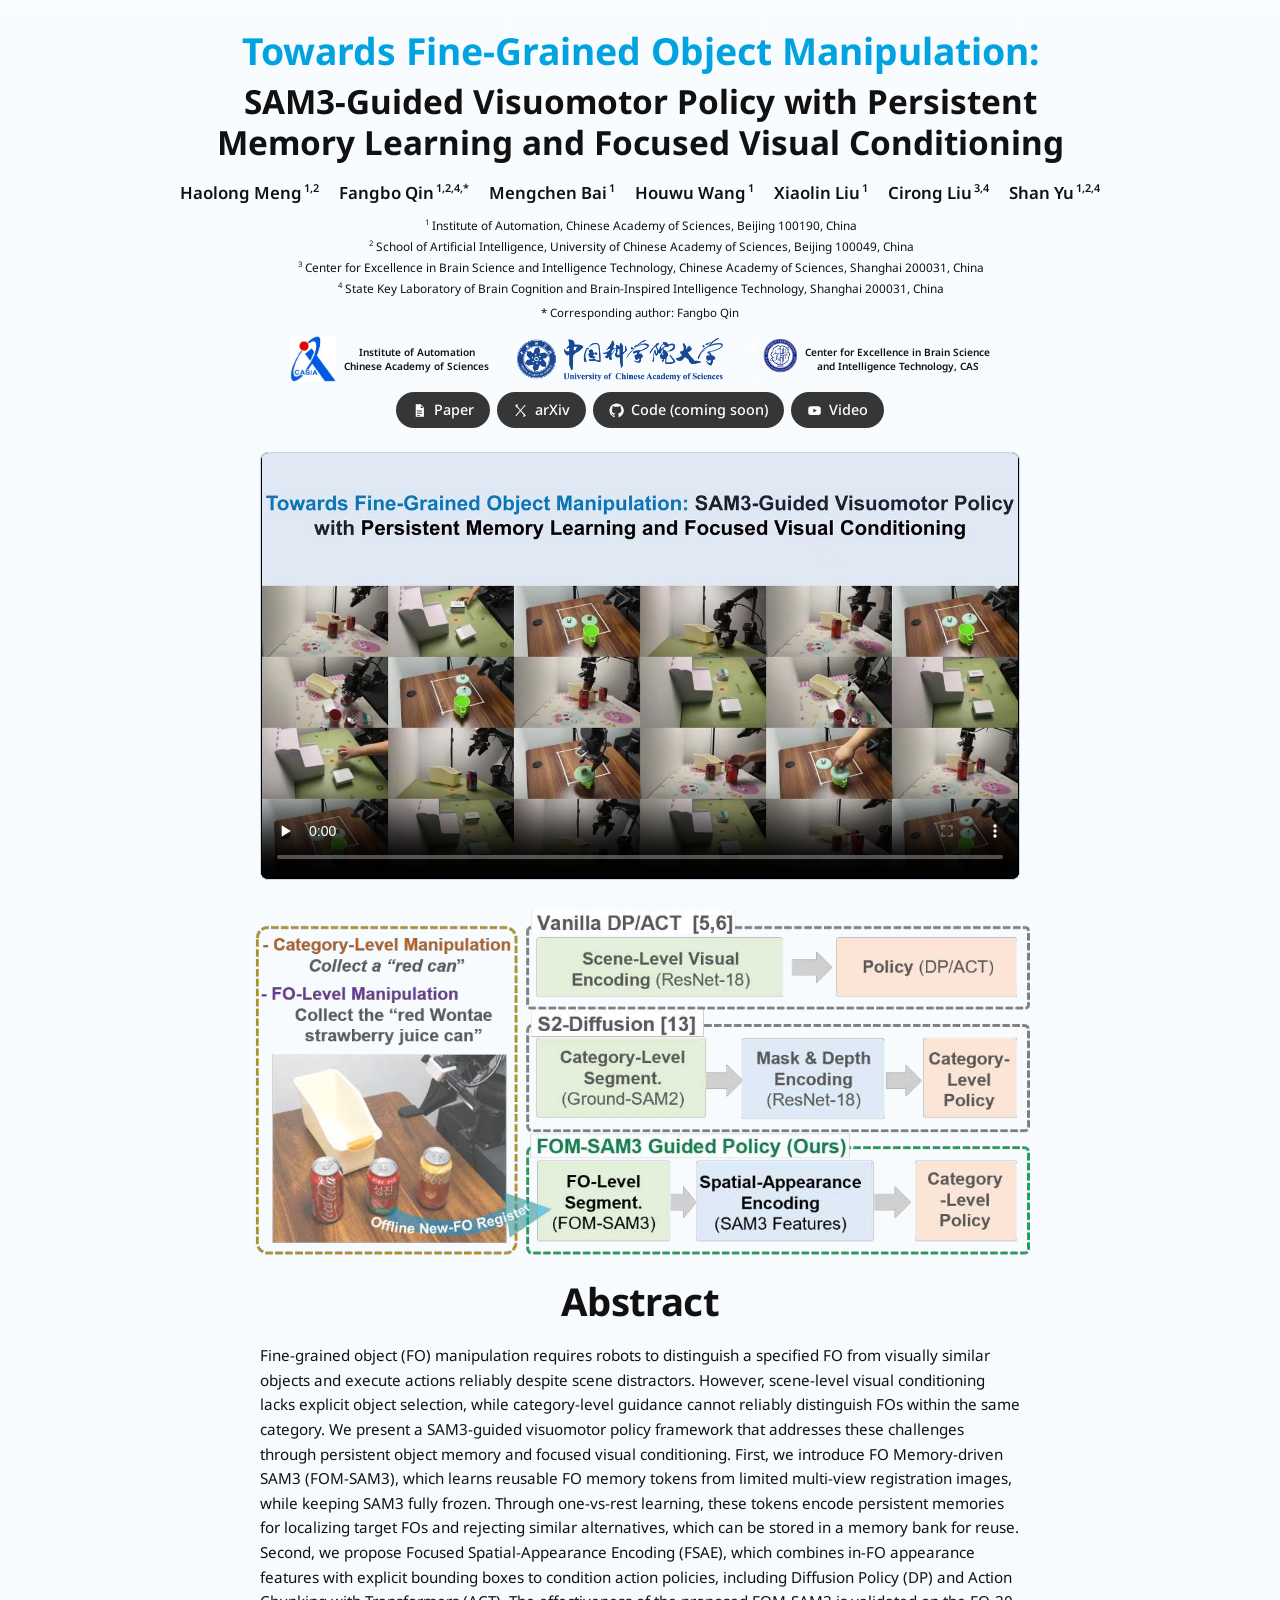
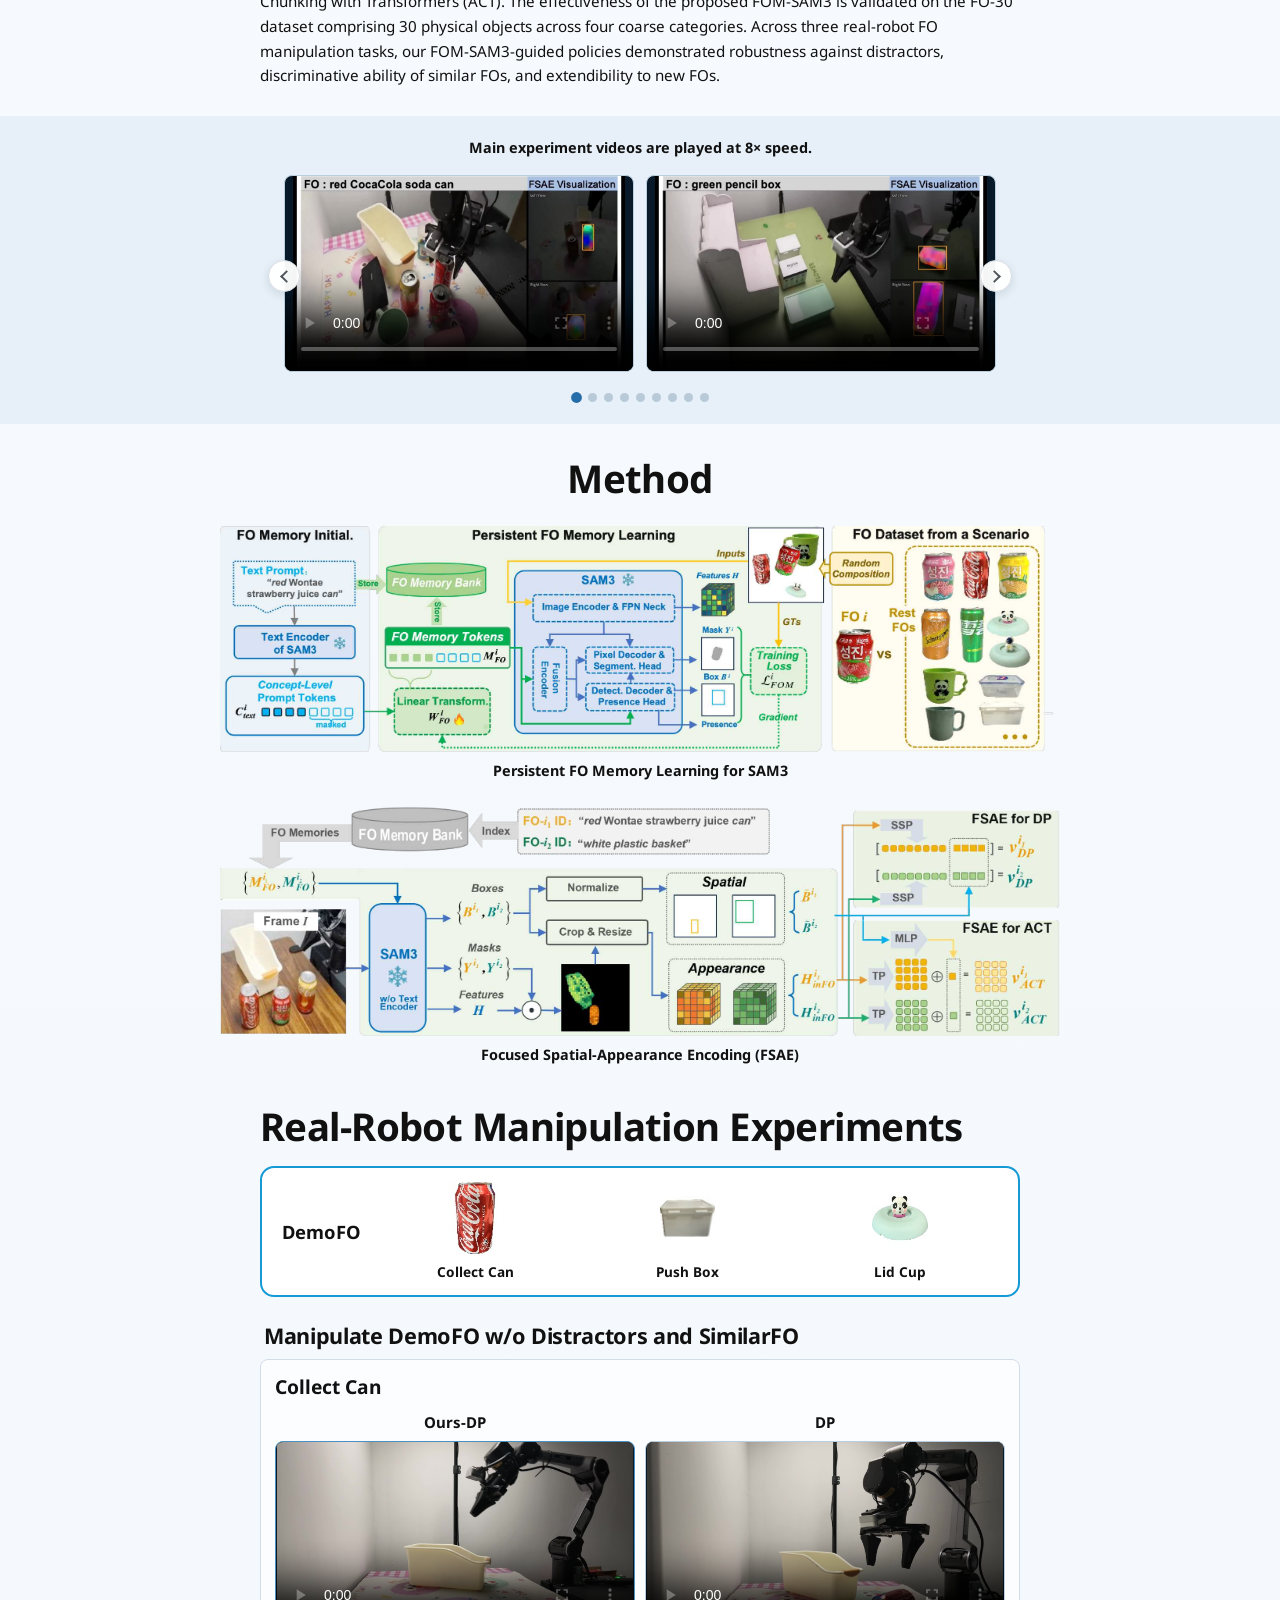
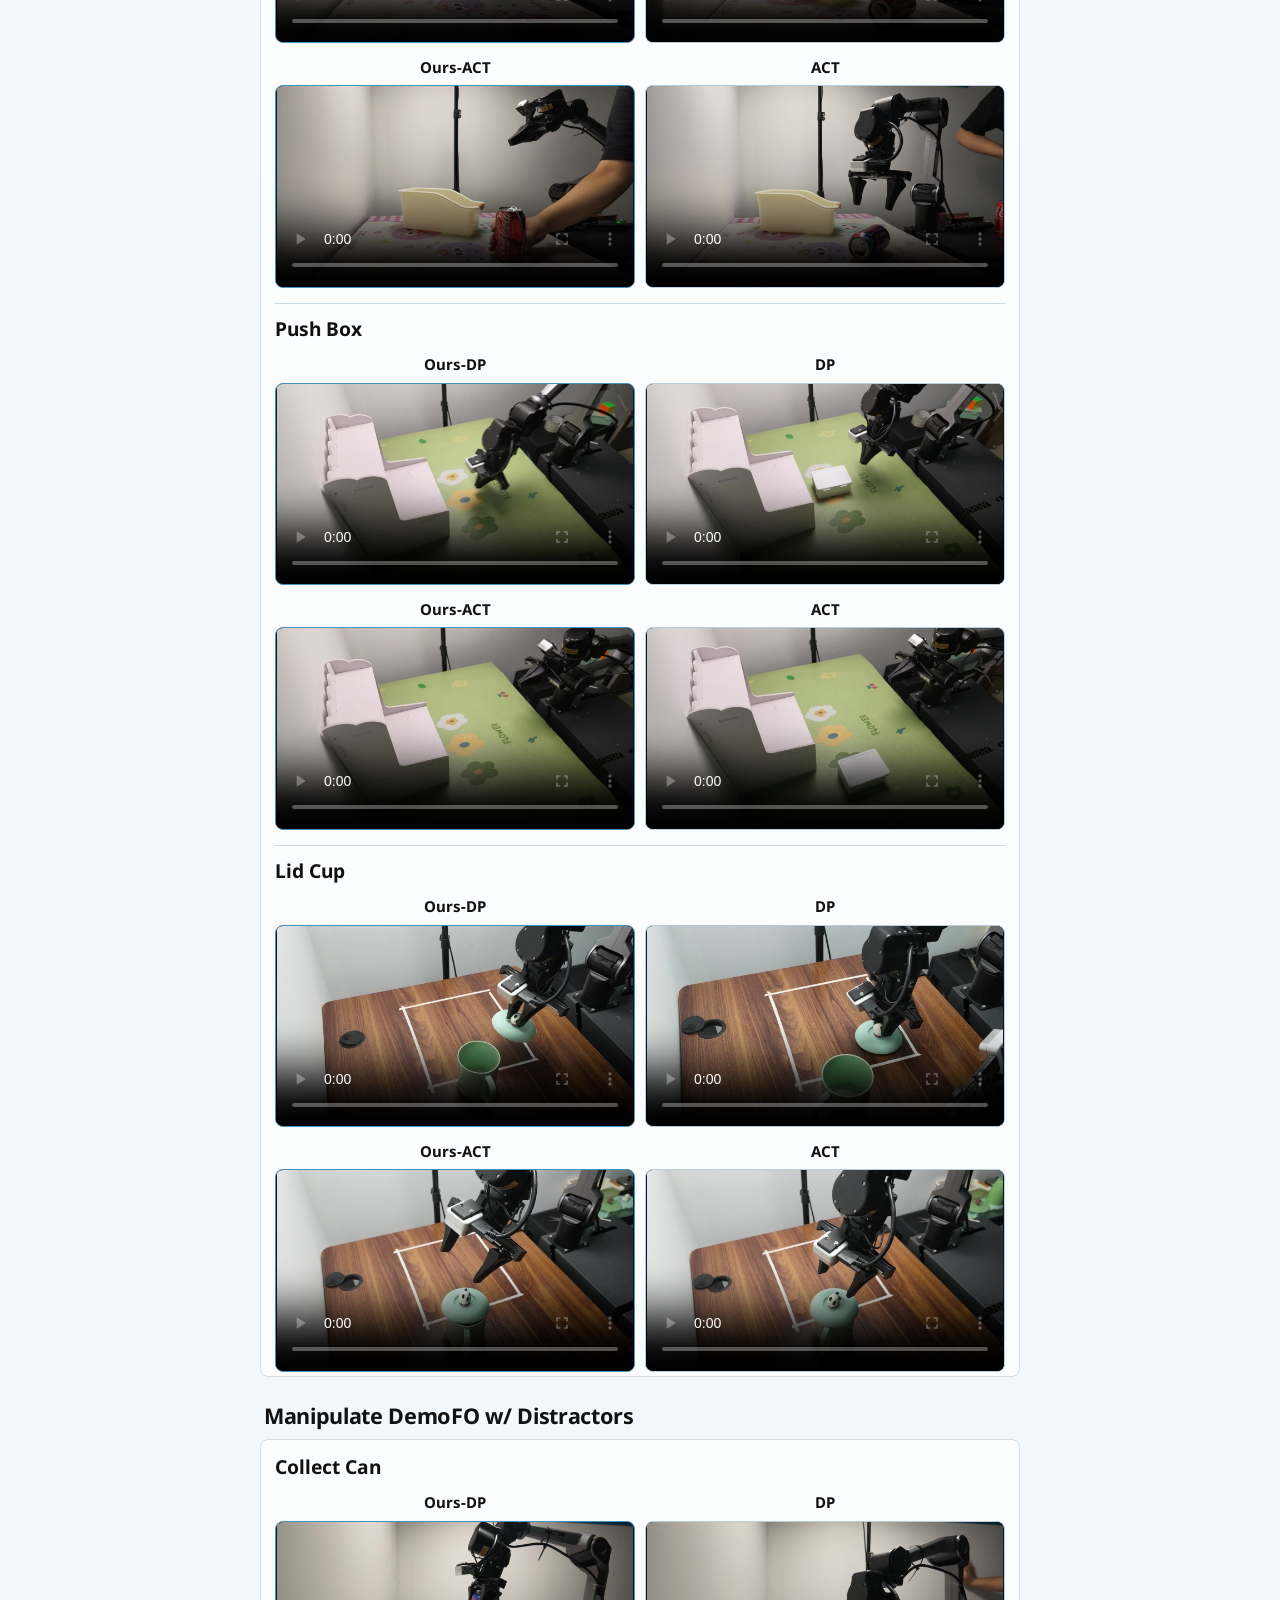
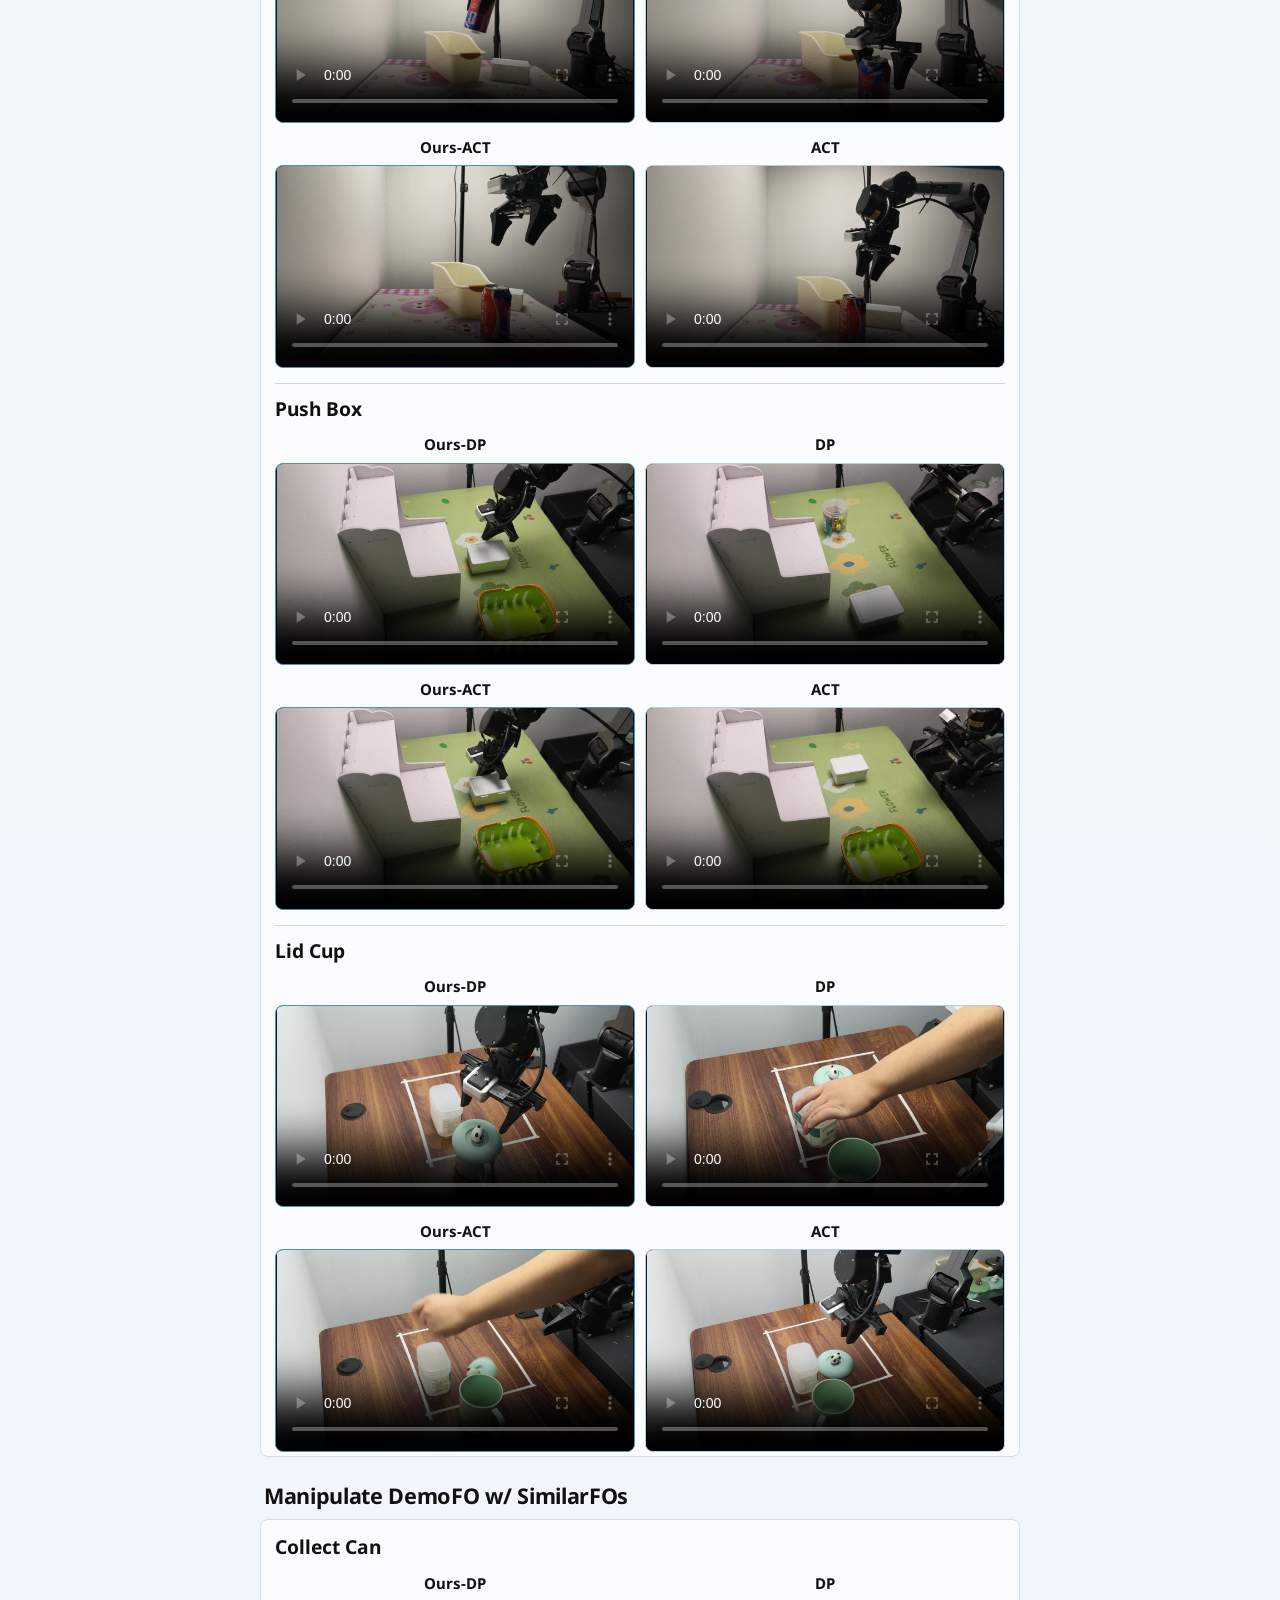
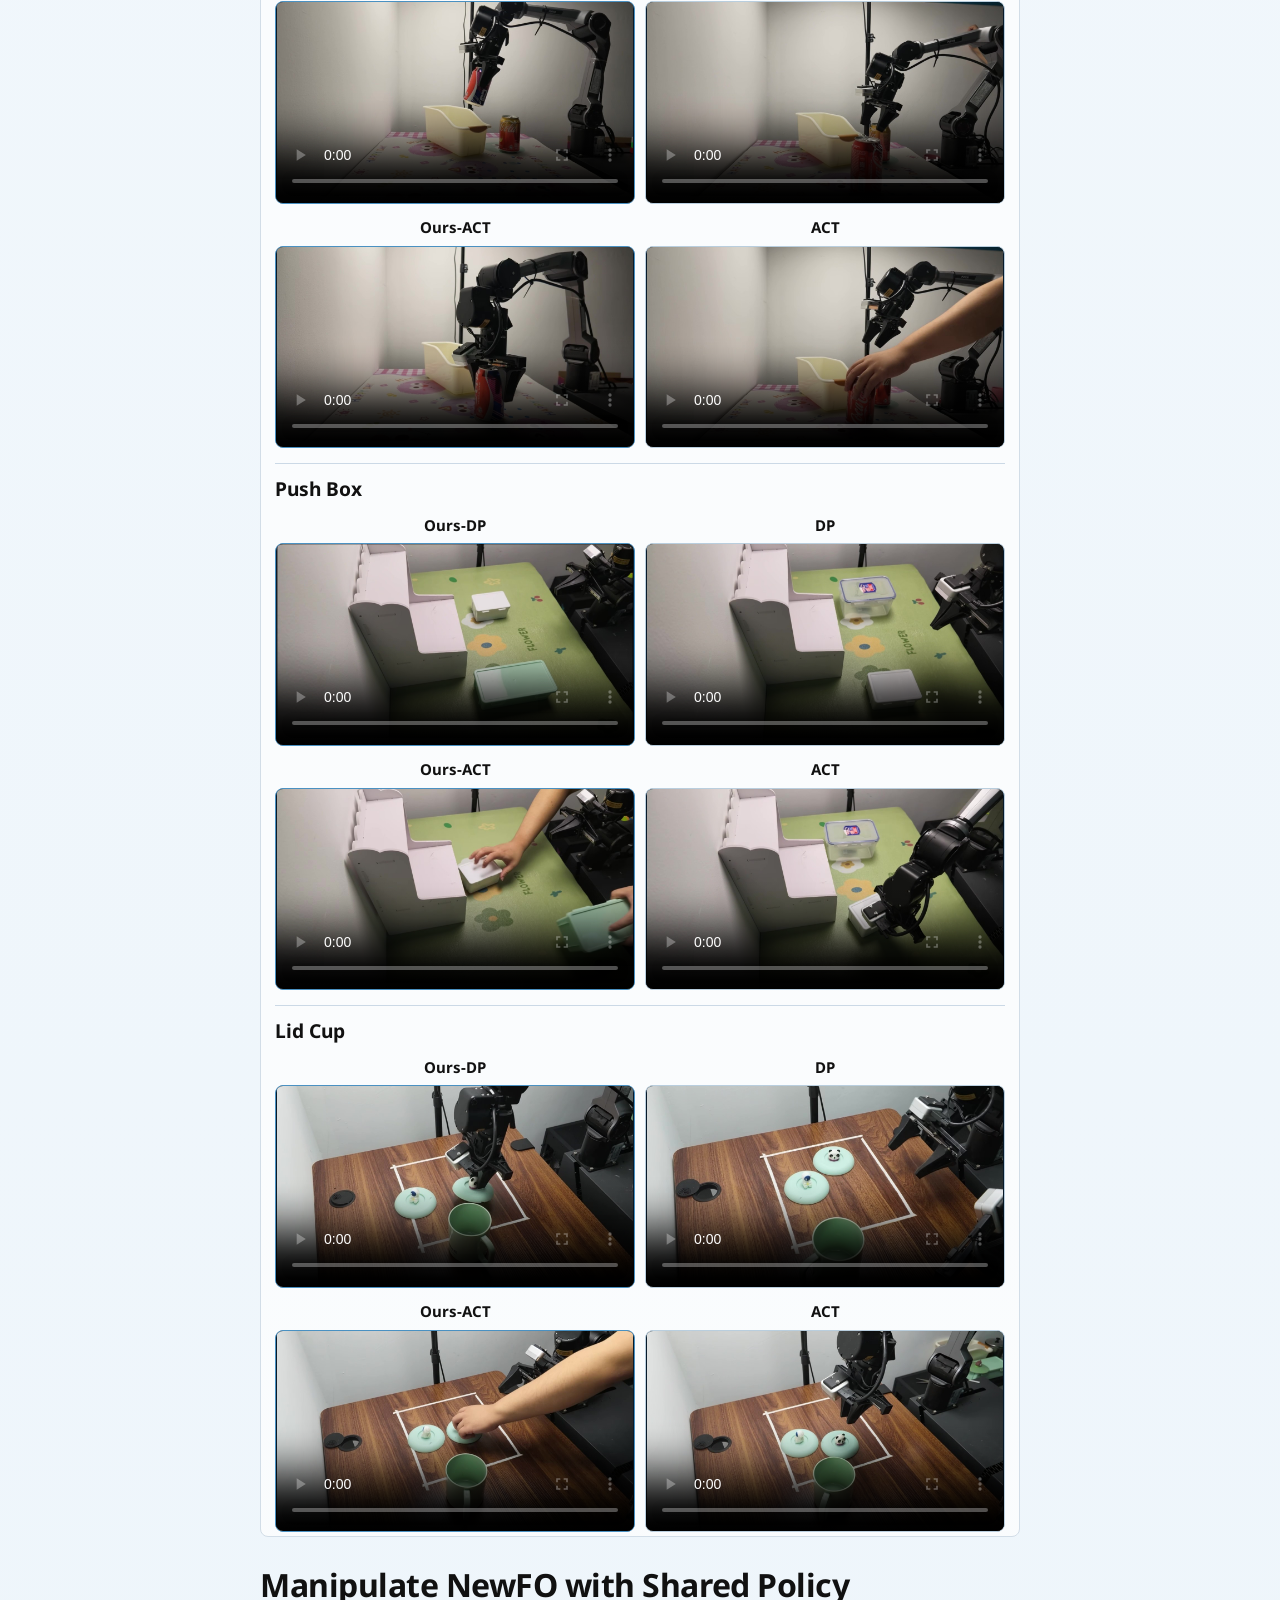
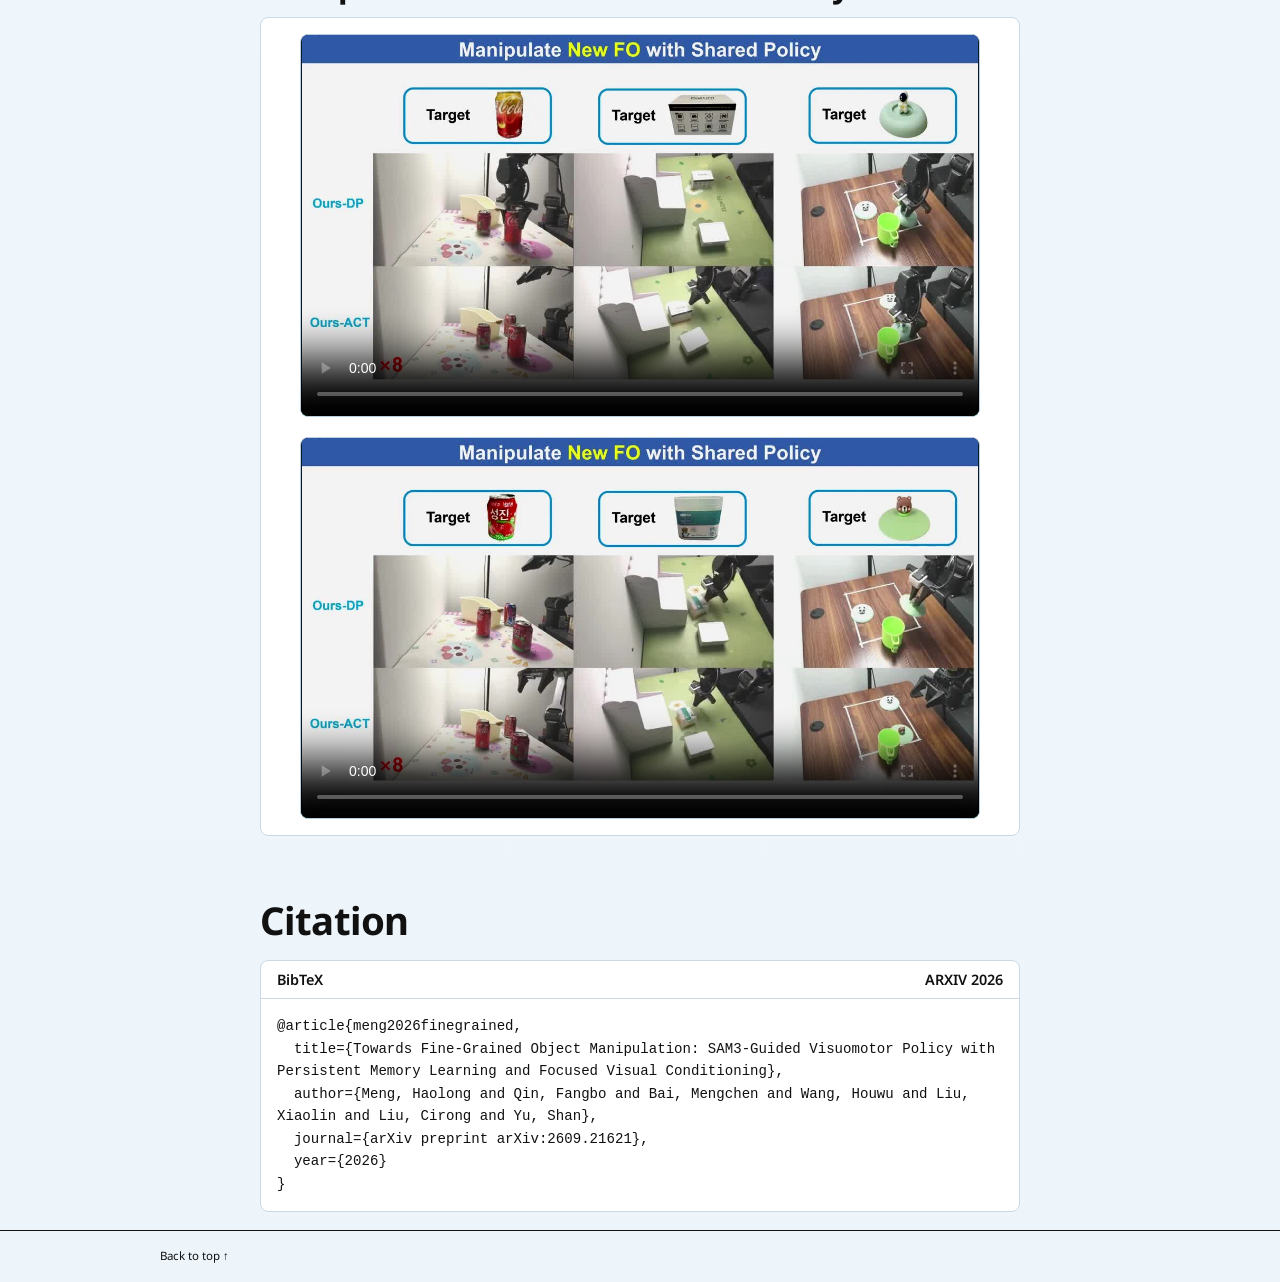
==== commit 55e80308: "style: frame compact NewFO videos within aligned content" ====
--- a/docs/index.html
+++ b/docs/index.html
@@ -13,9 +13,9 @@
     <link rel="preload" href="assets/fonts/google-sans-bold.ttf" as="font" type="font/ttf" crossorigin />
     <link rel="preload" href="assets/fonts/google-sans-semibold.ttf" as="font" type="font/ttf" crossorigin />
     <link rel="preload" href="assets/fonts/noto-sans-latin.woff2" as="font" type="font/woff2" crossorigin />
-    <link rel="stylesheet" href="styles.css?v=20261003-aligned-video-width" />
-    <script src="project-data.js?v=20261003-aligned-video-width" defer></script>
-    <script src="script.js?v=20261003-aligned-video-width" defer></script>
+    <link rel="stylesheet" href="styles.css?v=20261003-framed-new-fo" />
+    <script src="project-data.js?v=20261003-framed-new-fo" defer></script>
+    <script src="script.js?v=20261003-framed-new-fo" defer></script>
   </head>
   <body>
     <a class="skip-link" href="#main">Skip to content</a>
--- a/docs/styles.css
+++ b/docs/styles.css
@@ -218,4 +218,5 @@
 .demo-target-image img { width: auto; max-width: 100%; height: 72px; object-fit: contain; }
 .demo-targets figcaption { margin-top: 5px; font-size: .85rem; font-weight: 700; }
 @media (max-width: 680px) { .demo-targets { gap: 8px; padding: 10px; } .demo-target-label { font-size: .85rem; } .demo-target-image { height: 56px; } .demo-target-image img { height: 52px; } .demo-targets figcaption { font-size: .7rem; } }
-.generalization-overview { display: grid; max-width: 760px; gap: 20px; }
+.generalization-overview { display: grid; max-width: 760px; gap: 20px; padding: 16px; border: 1px solid var(--line); border-radius: 8px; background: var(--white); }
+.generalization-overview-player { max-width: 680px; margin: 0 auto; }
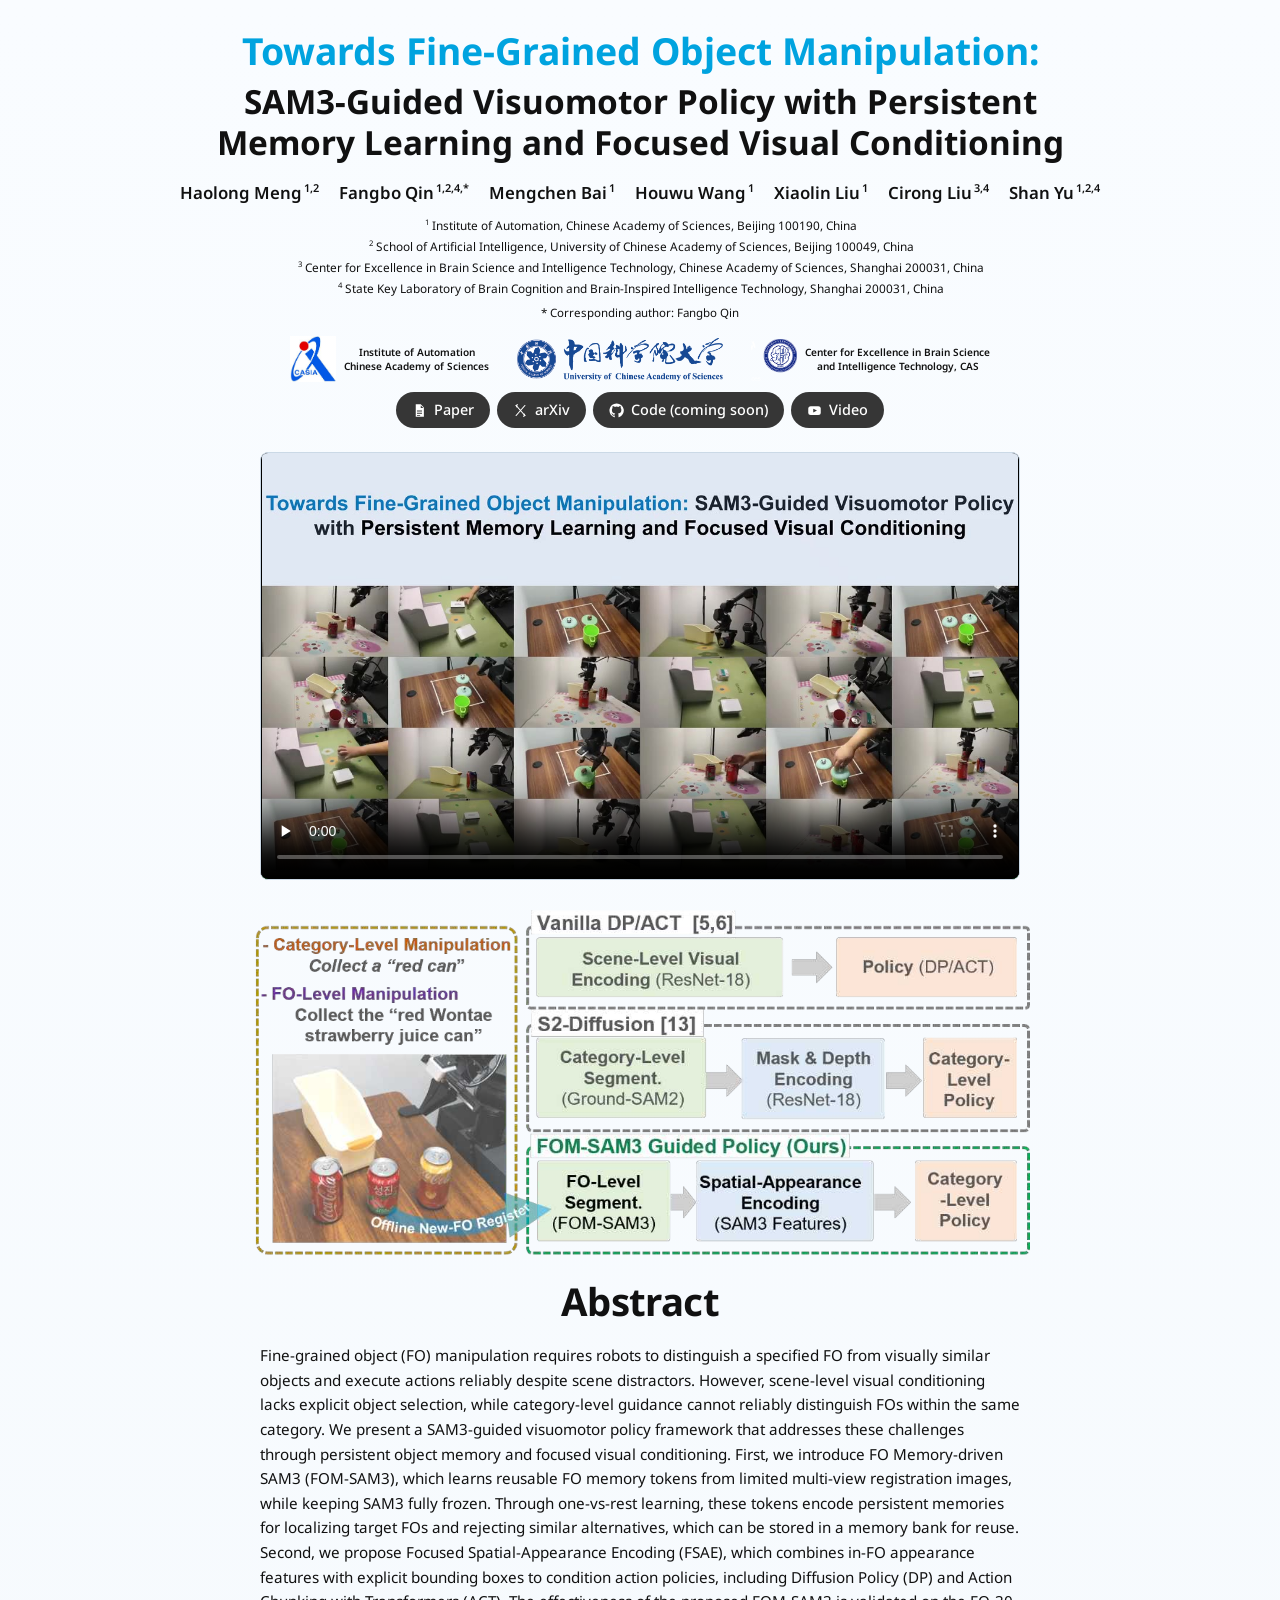
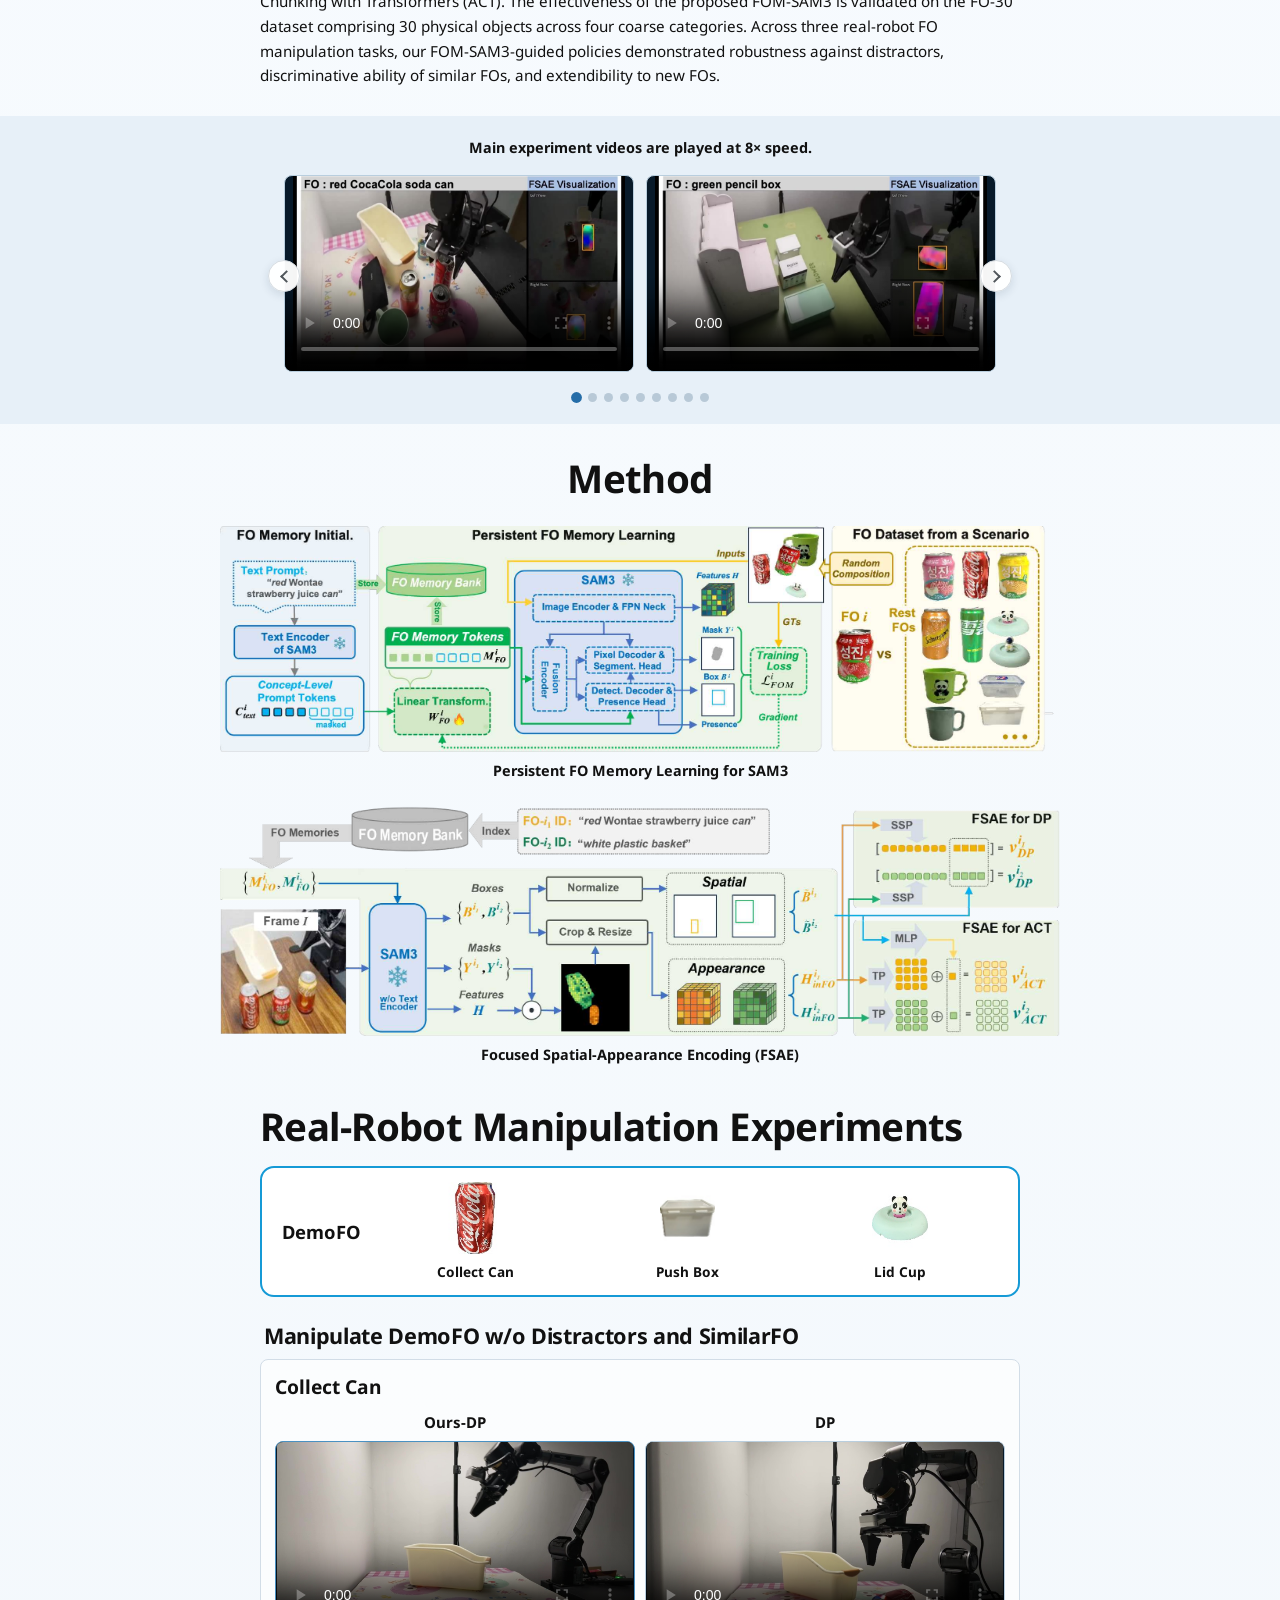
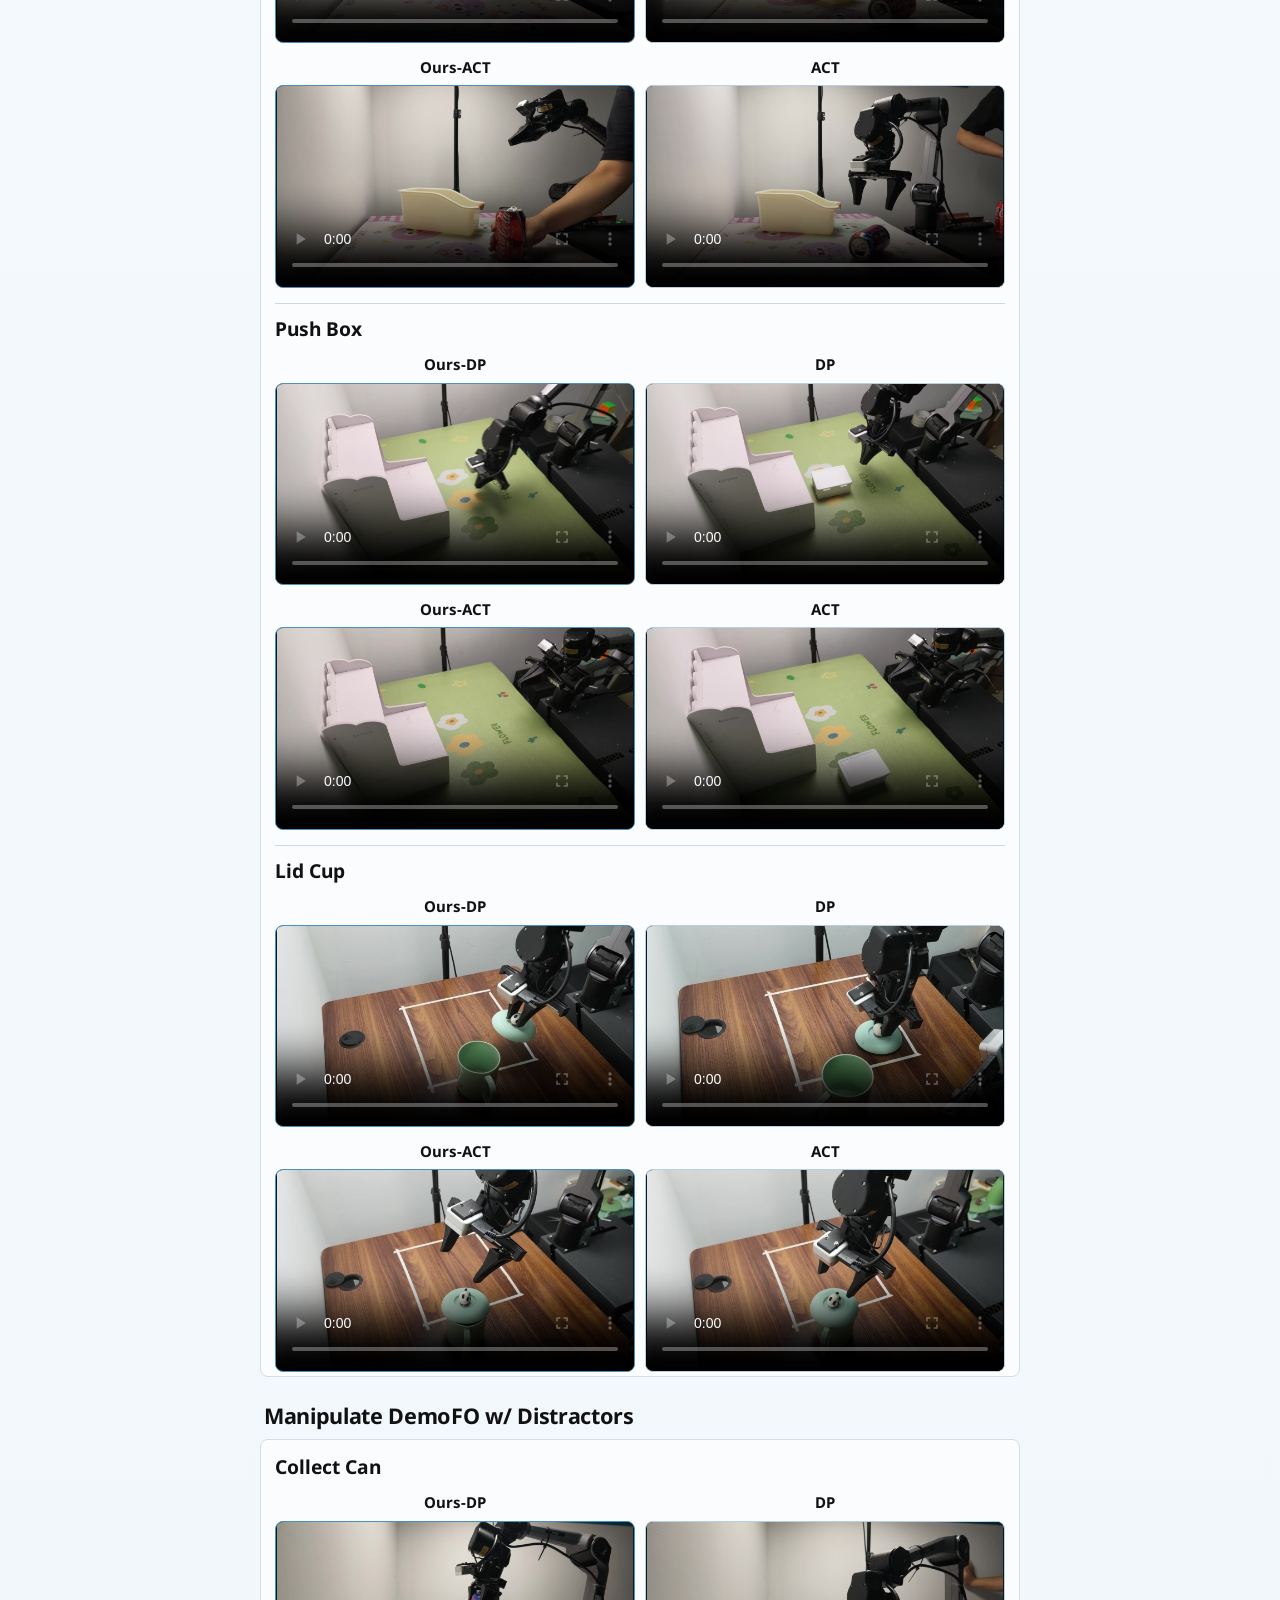
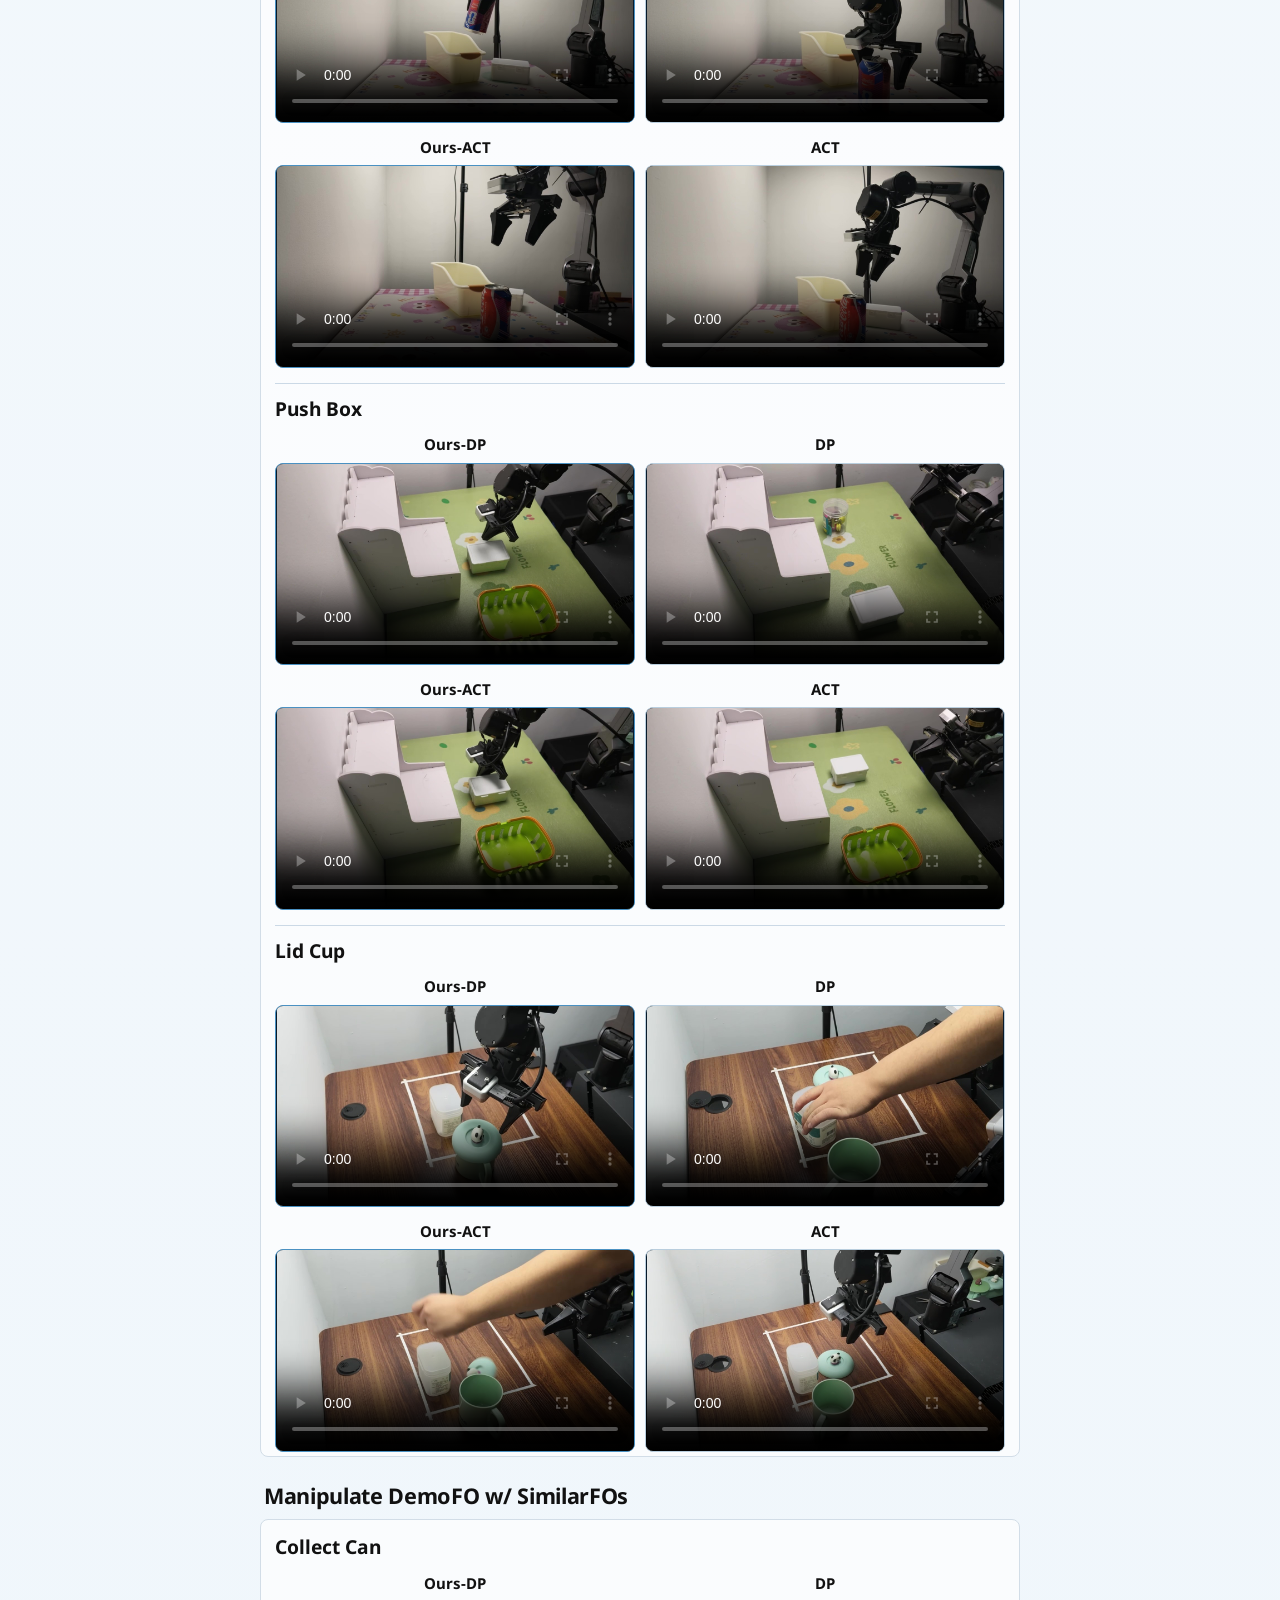
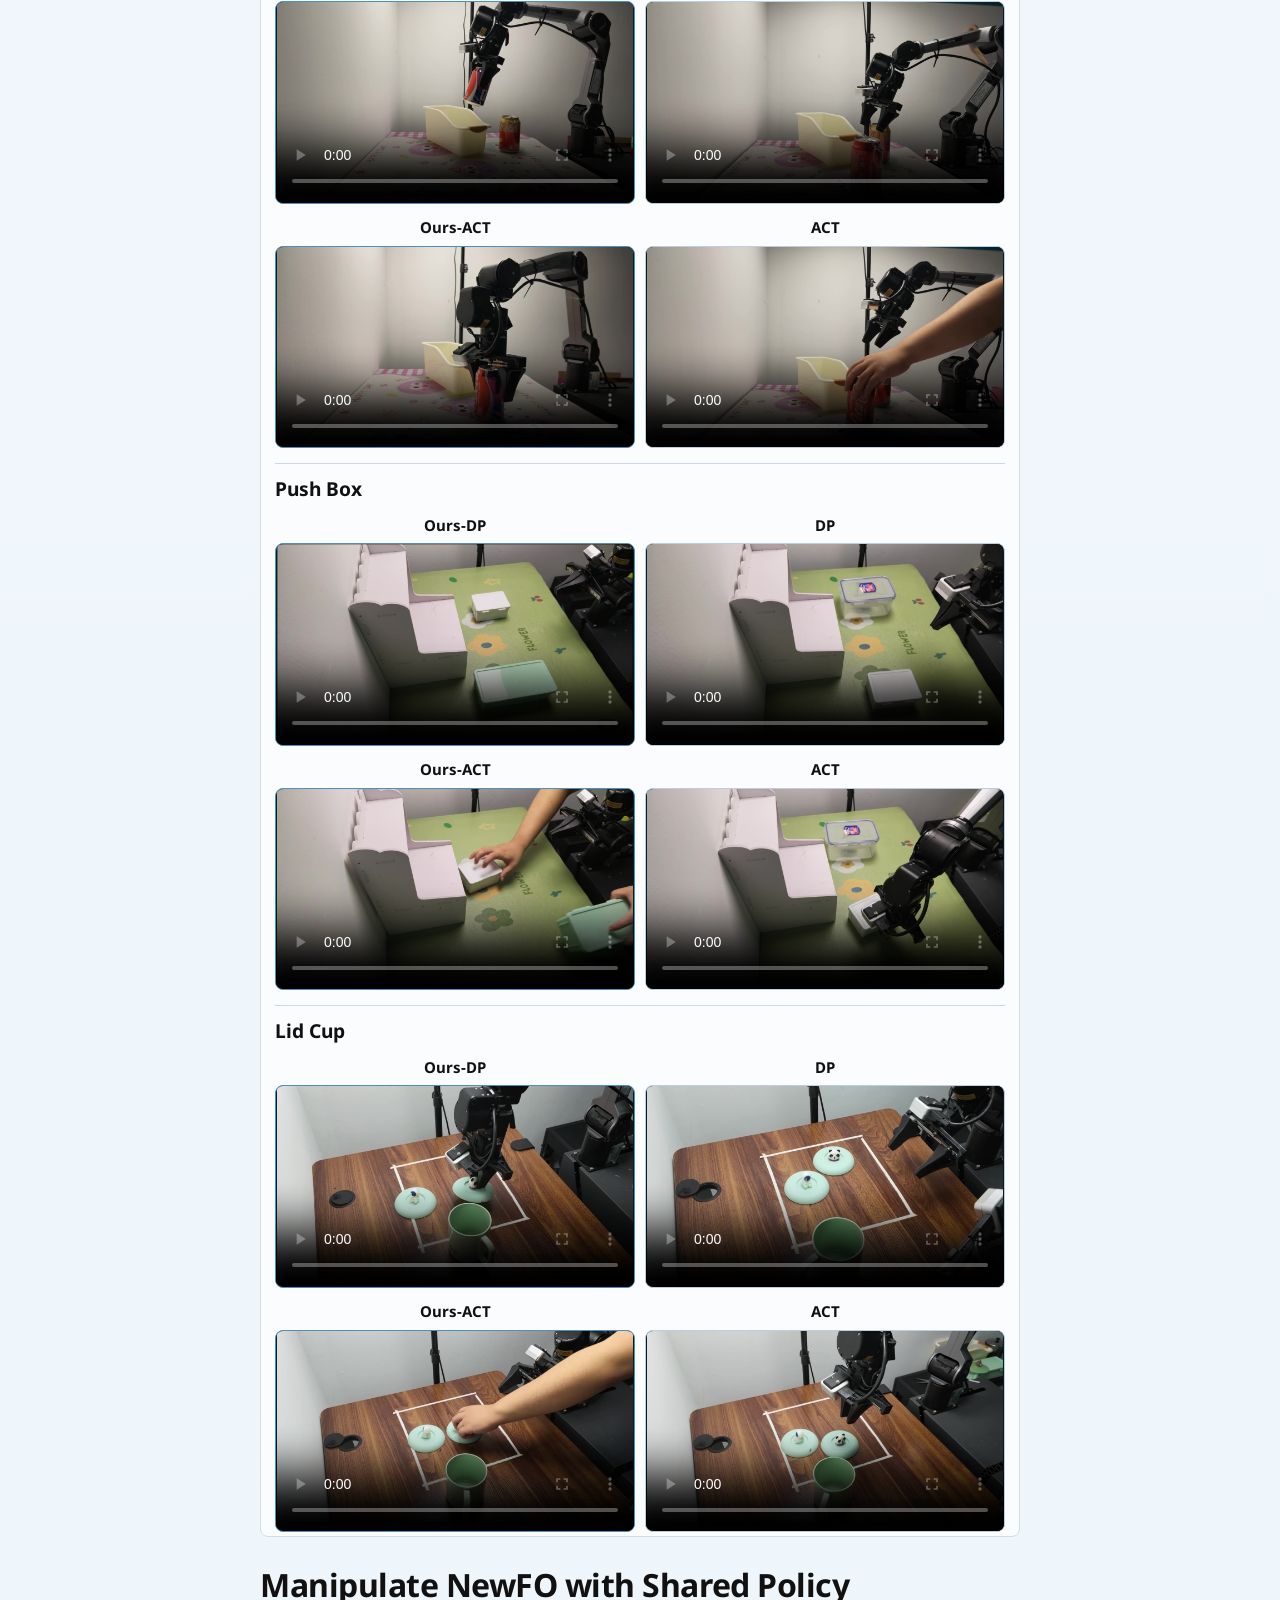
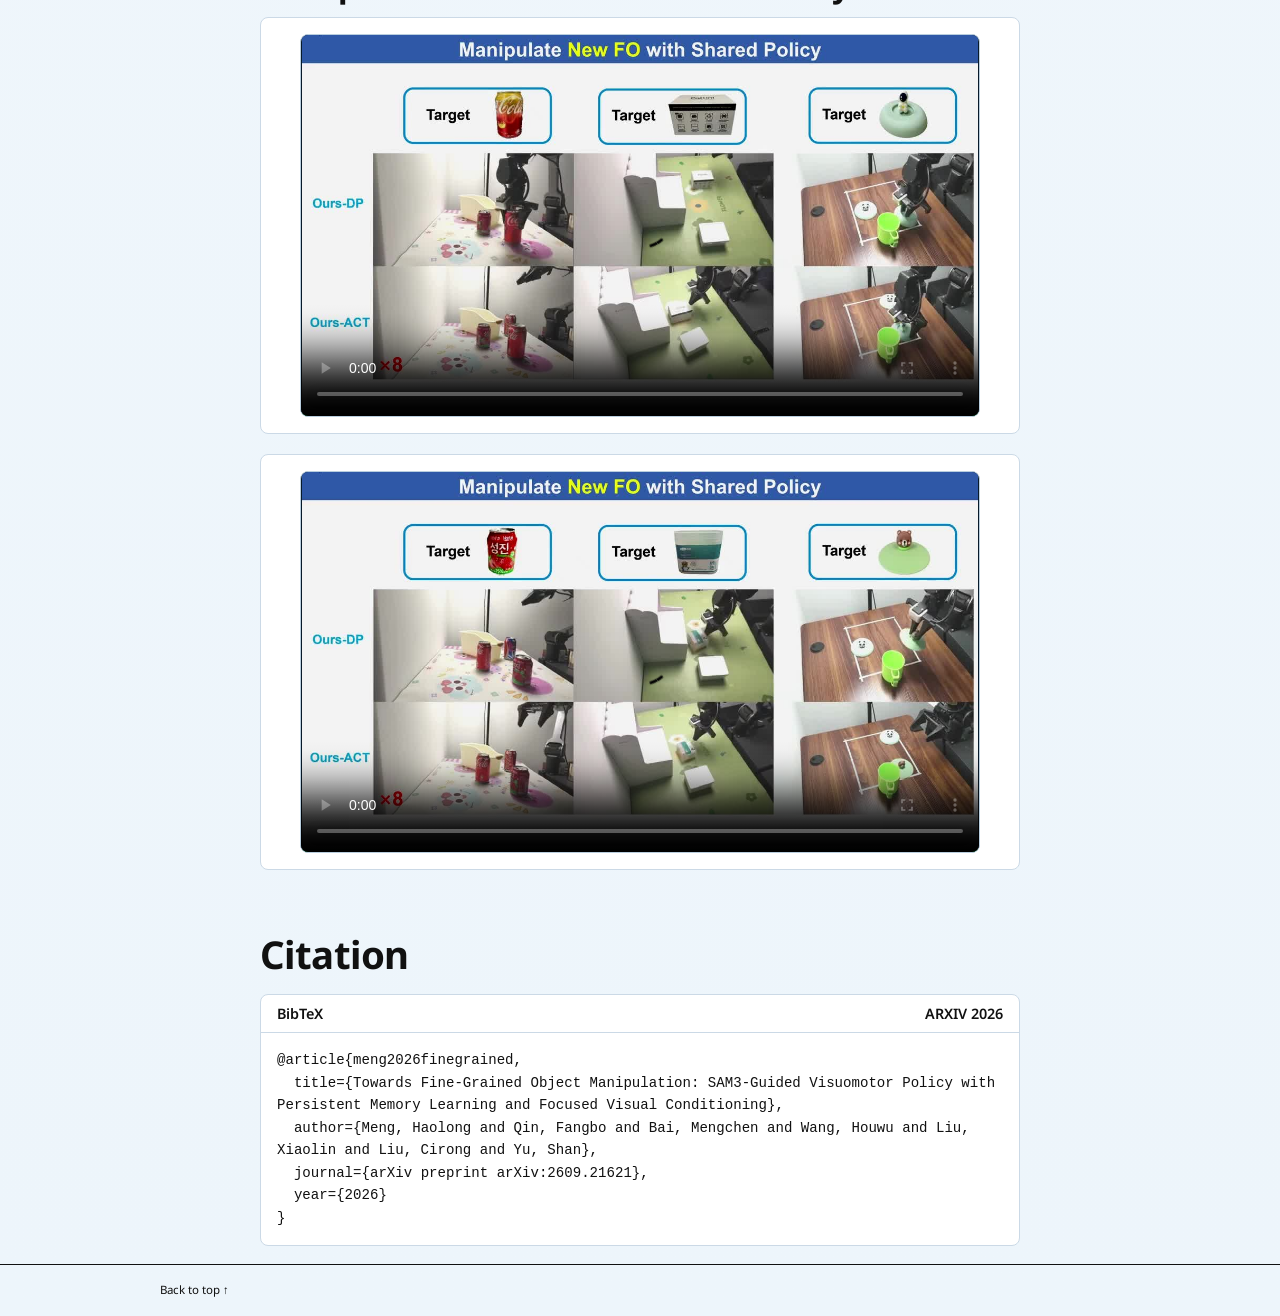
==== commit 3c7f3329: "style: give each NewFO video a separate frame" ====
--- a/docs/index.html
+++ b/docs/index.html
@@ -13,9 +13,9 @@
     <link rel="preload" href="assets/fonts/google-sans-bold.ttf" as="font" type="font/ttf" crossorigin />
     <link rel="preload" href="assets/fonts/google-sans-semibold.ttf" as="font" type="font/ttf" crossorigin />
     <link rel="preload" href="assets/fonts/noto-sans-latin.woff2" as="font" type="font/woff2" crossorigin />
-    <link rel="stylesheet" href="styles.css?v=20261003-framed-new-fo" />
-    <script src="project-data.js?v=20261003-framed-new-fo" defer></script>
-    <script src="script.js?v=20261003-framed-new-fo" defer></script>
+    <link rel="stylesheet" href="styles.css?v=20261003-separate-video-frames" />
+    <script src="project-data.js?v=20261003-separate-video-frames" defer></script>
+    <script src="script.js?v=20261003-separate-video-frames" defer></script>
   </head>
   <body>
     <a class="skip-link" href="#main">Skip to content</a>
--- a/docs/styles.css
+++ b/docs/styles.css
@@ -218,5 +218,6 @@
 .demo-target-image img { width: auto; max-width: 100%; height: 72px; object-fit: contain; }
 .demo-targets figcaption { margin-top: 5px; font-size: .85rem; font-weight: 700; }
 @media (max-width: 680px) { .demo-targets { gap: 8px; padding: 10px; } .demo-target-label { font-size: .85rem; } .demo-target-image { height: 56px; } .demo-target-image img { height: 52px; } .demo-targets figcaption { font-size: .7rem; } }
-.generalization-overview { display: grid; max-width: 760px; gap: 20px; padding: 16px; border: 1px solid var(--line); border-radius: 8px; background: var(--white); }
+.generalization-overview { display: grid; max-width: 760px; gap: 20px; }
+.generalization-video-frame { padding: 16px; border: 1px solid var(--line); border-radius: 8px; background: var(--white); }
 .generalization-overview-player { max-width: 680px; margin: 0 auto; }
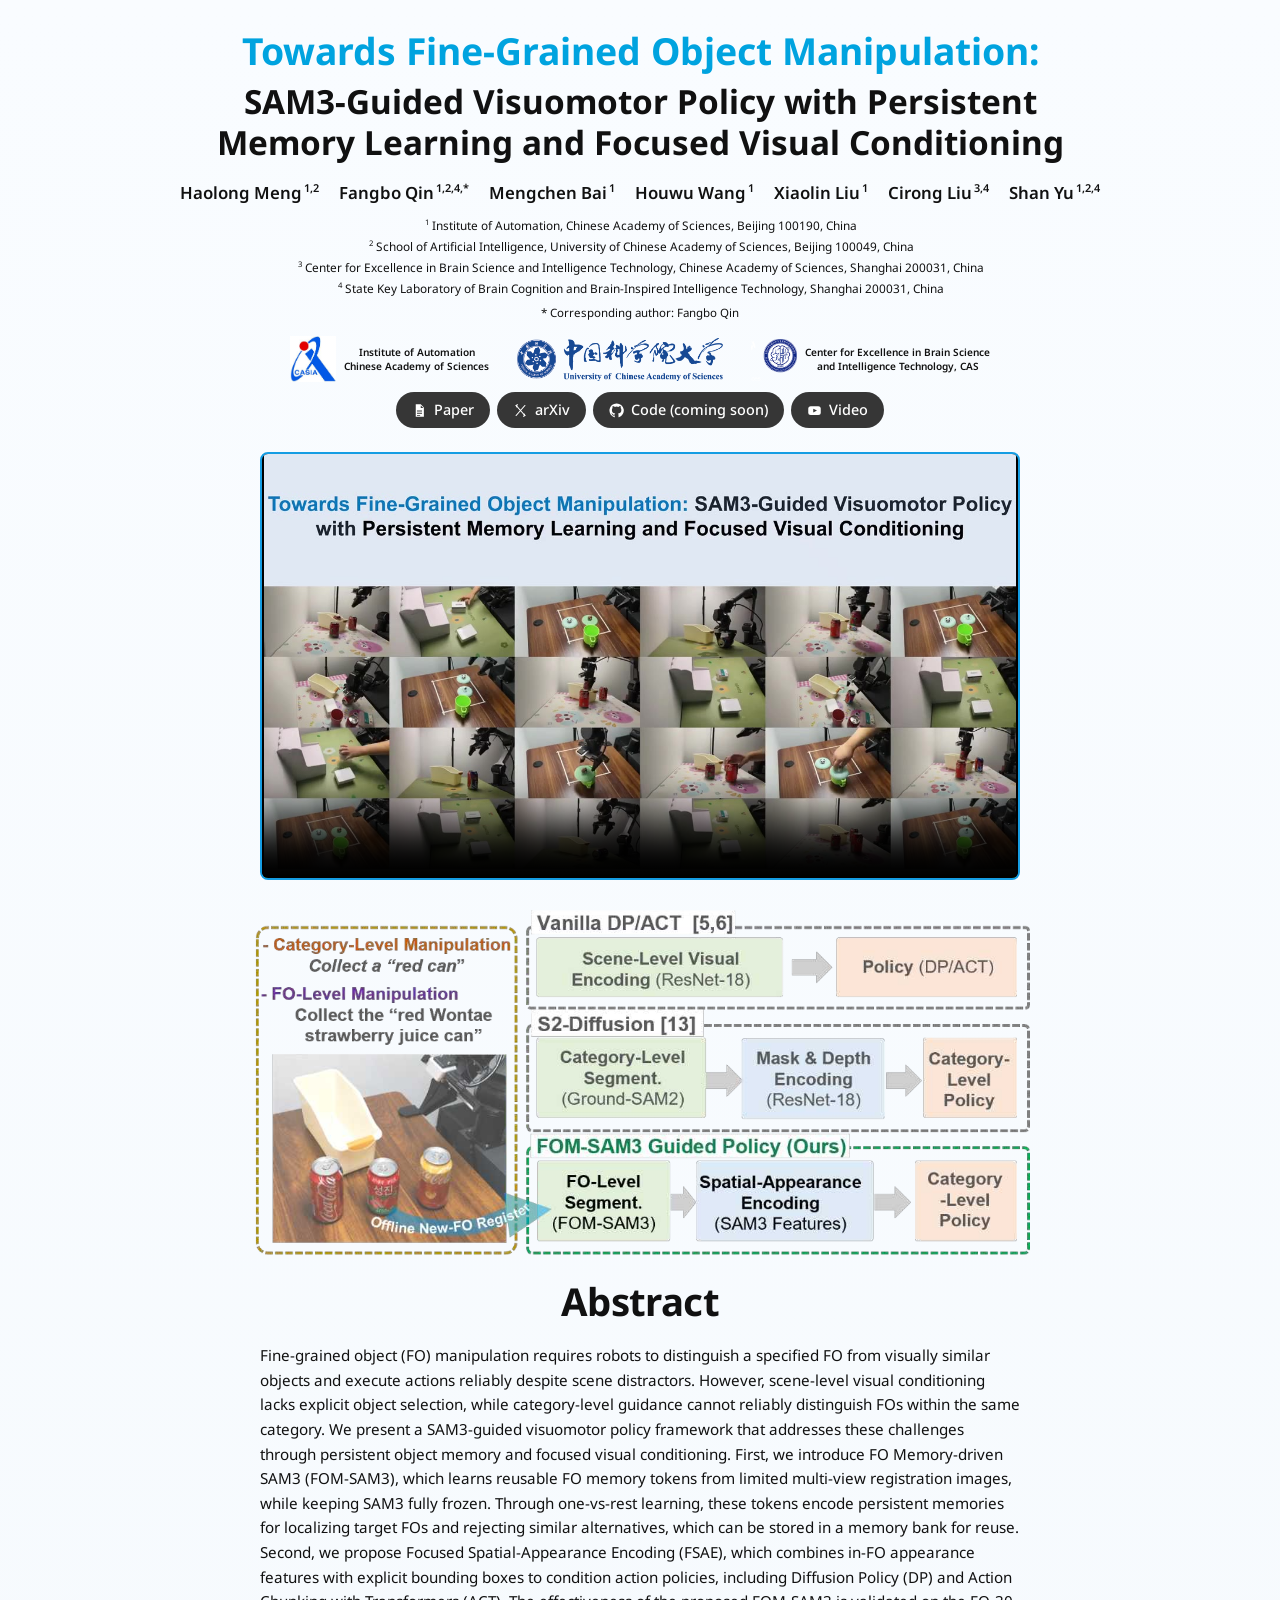
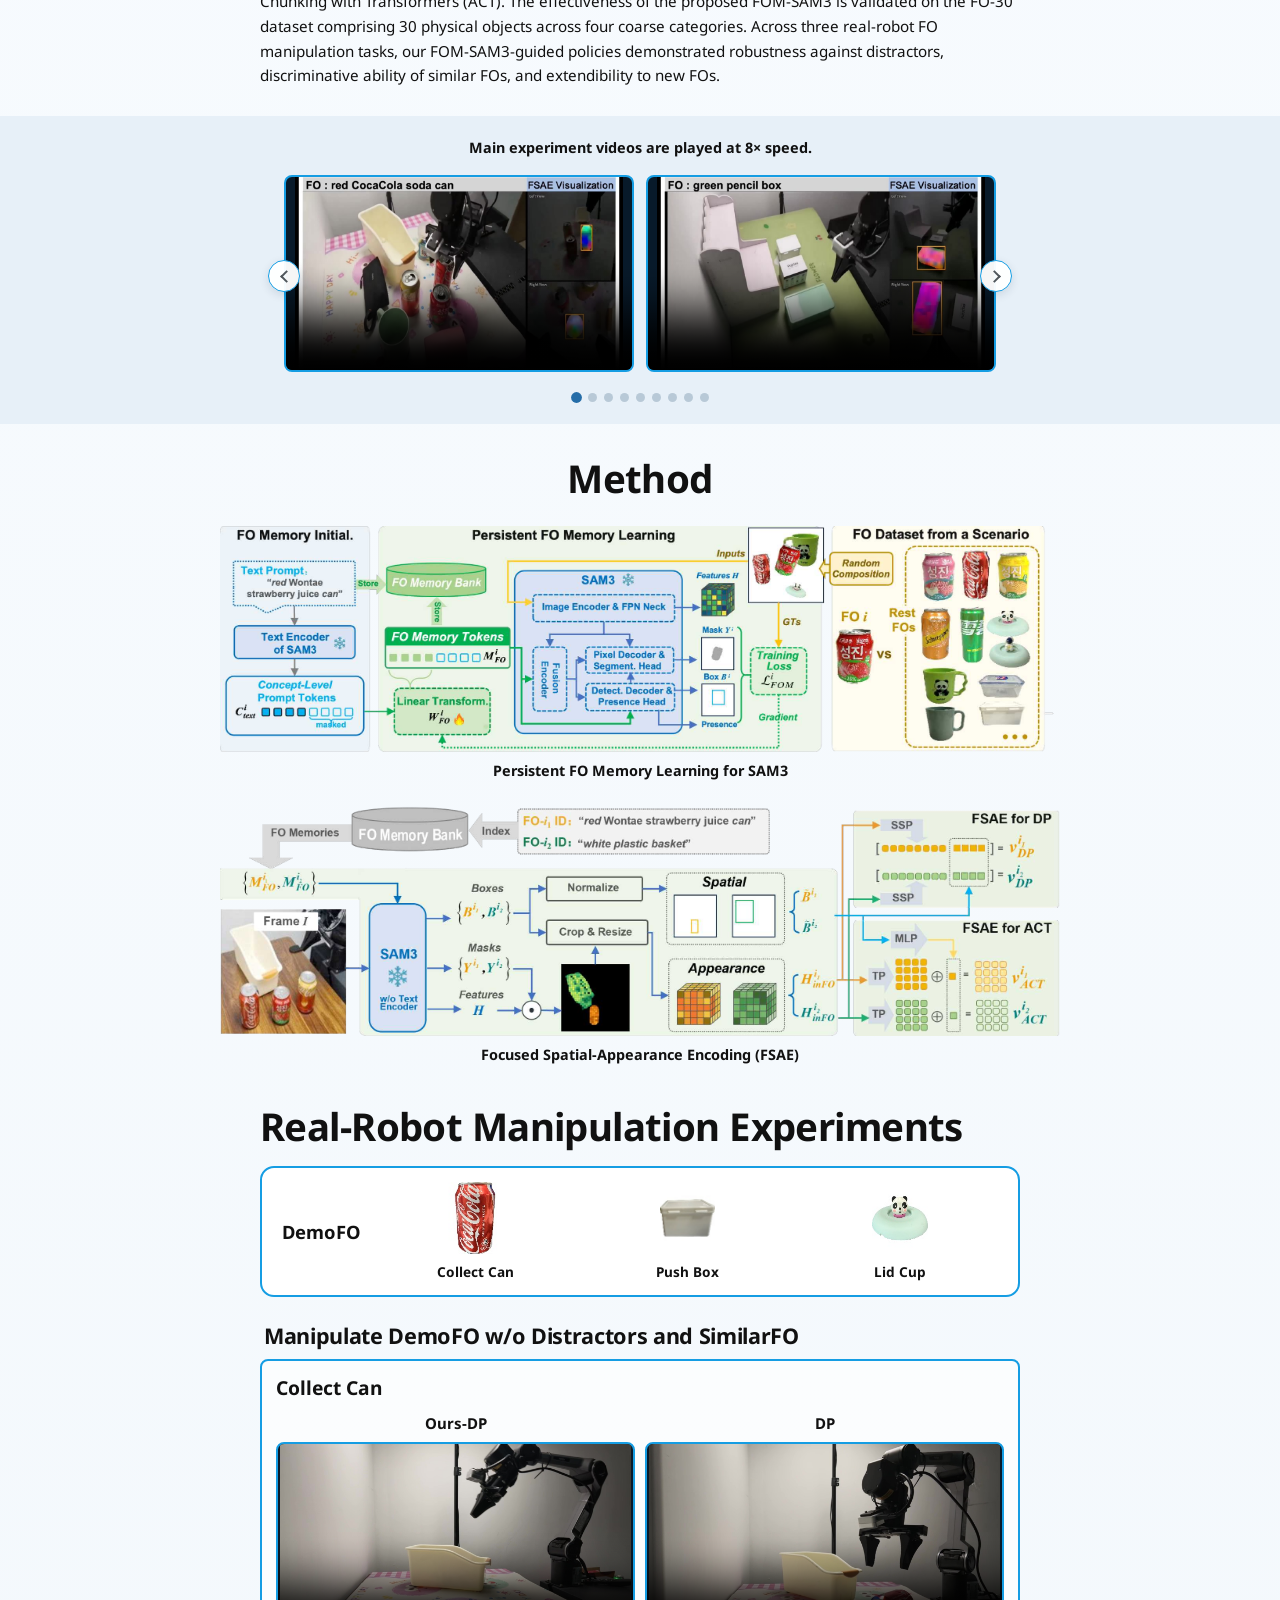
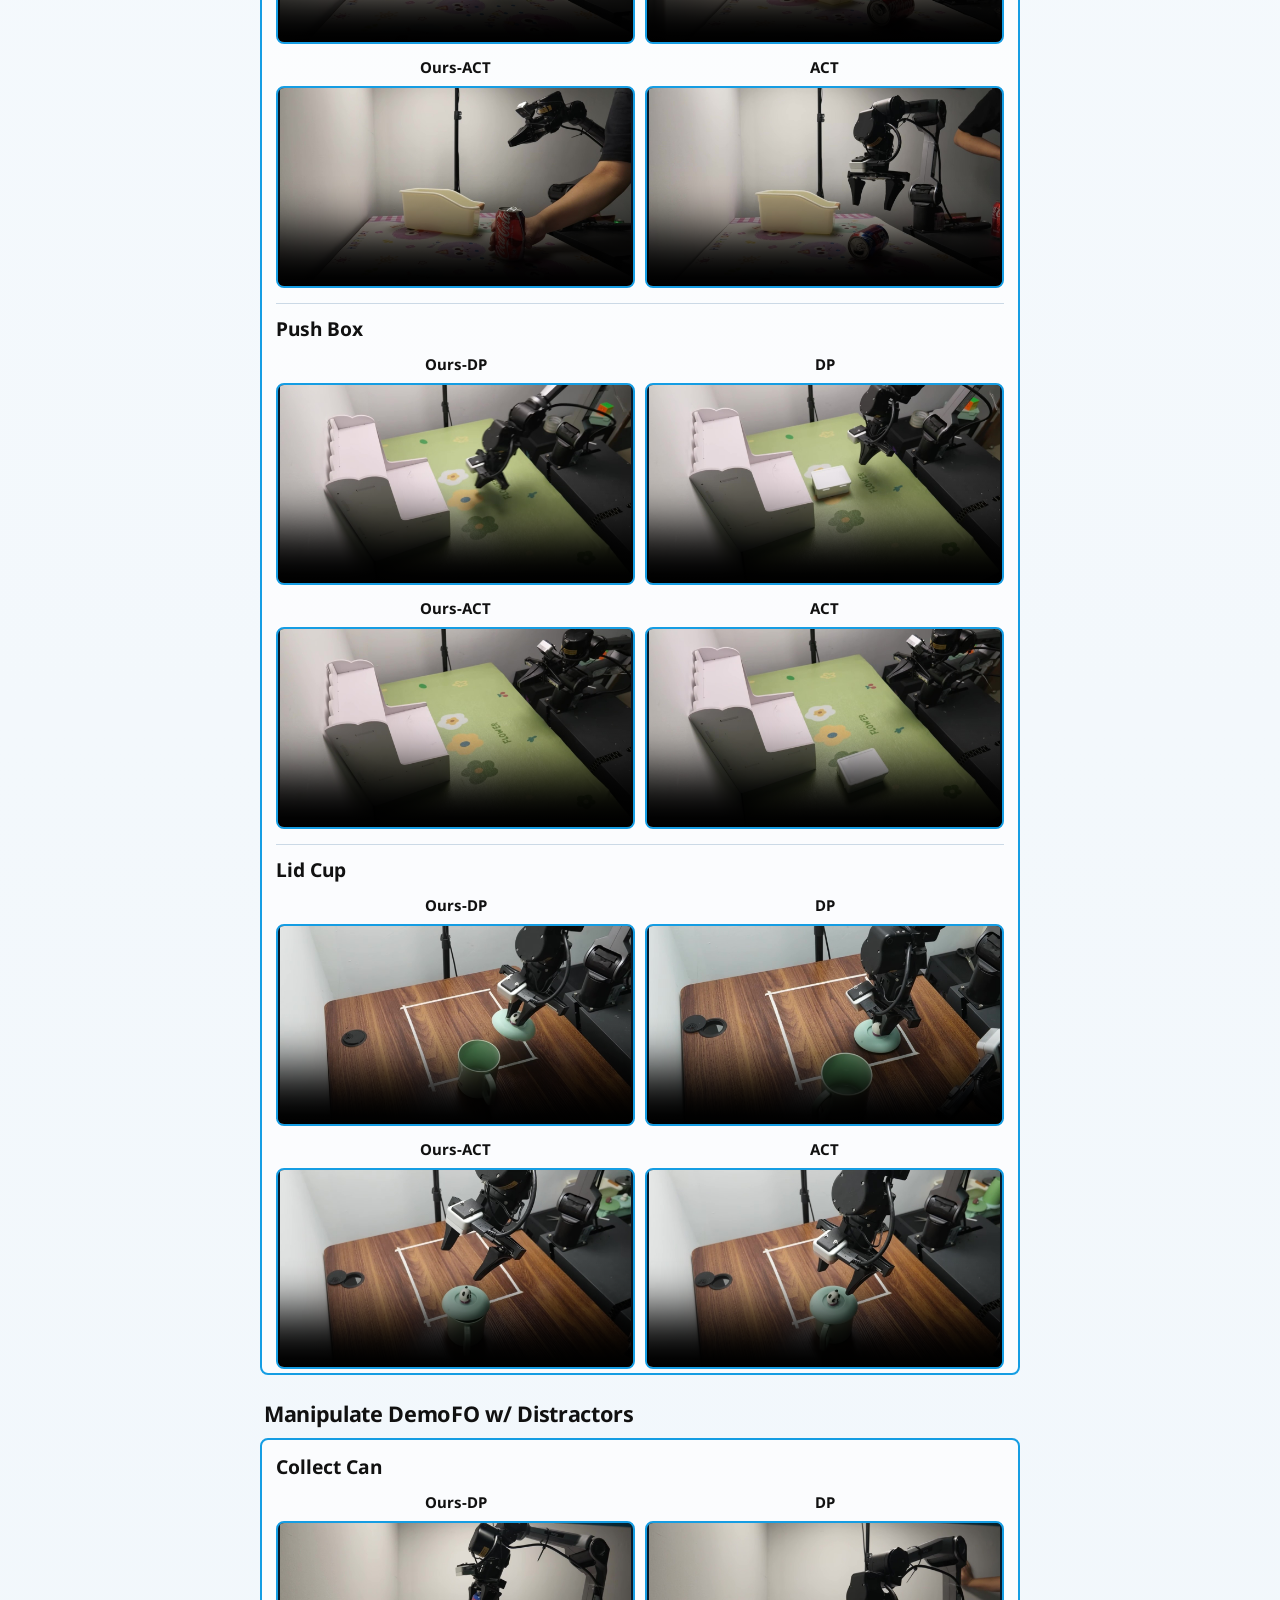
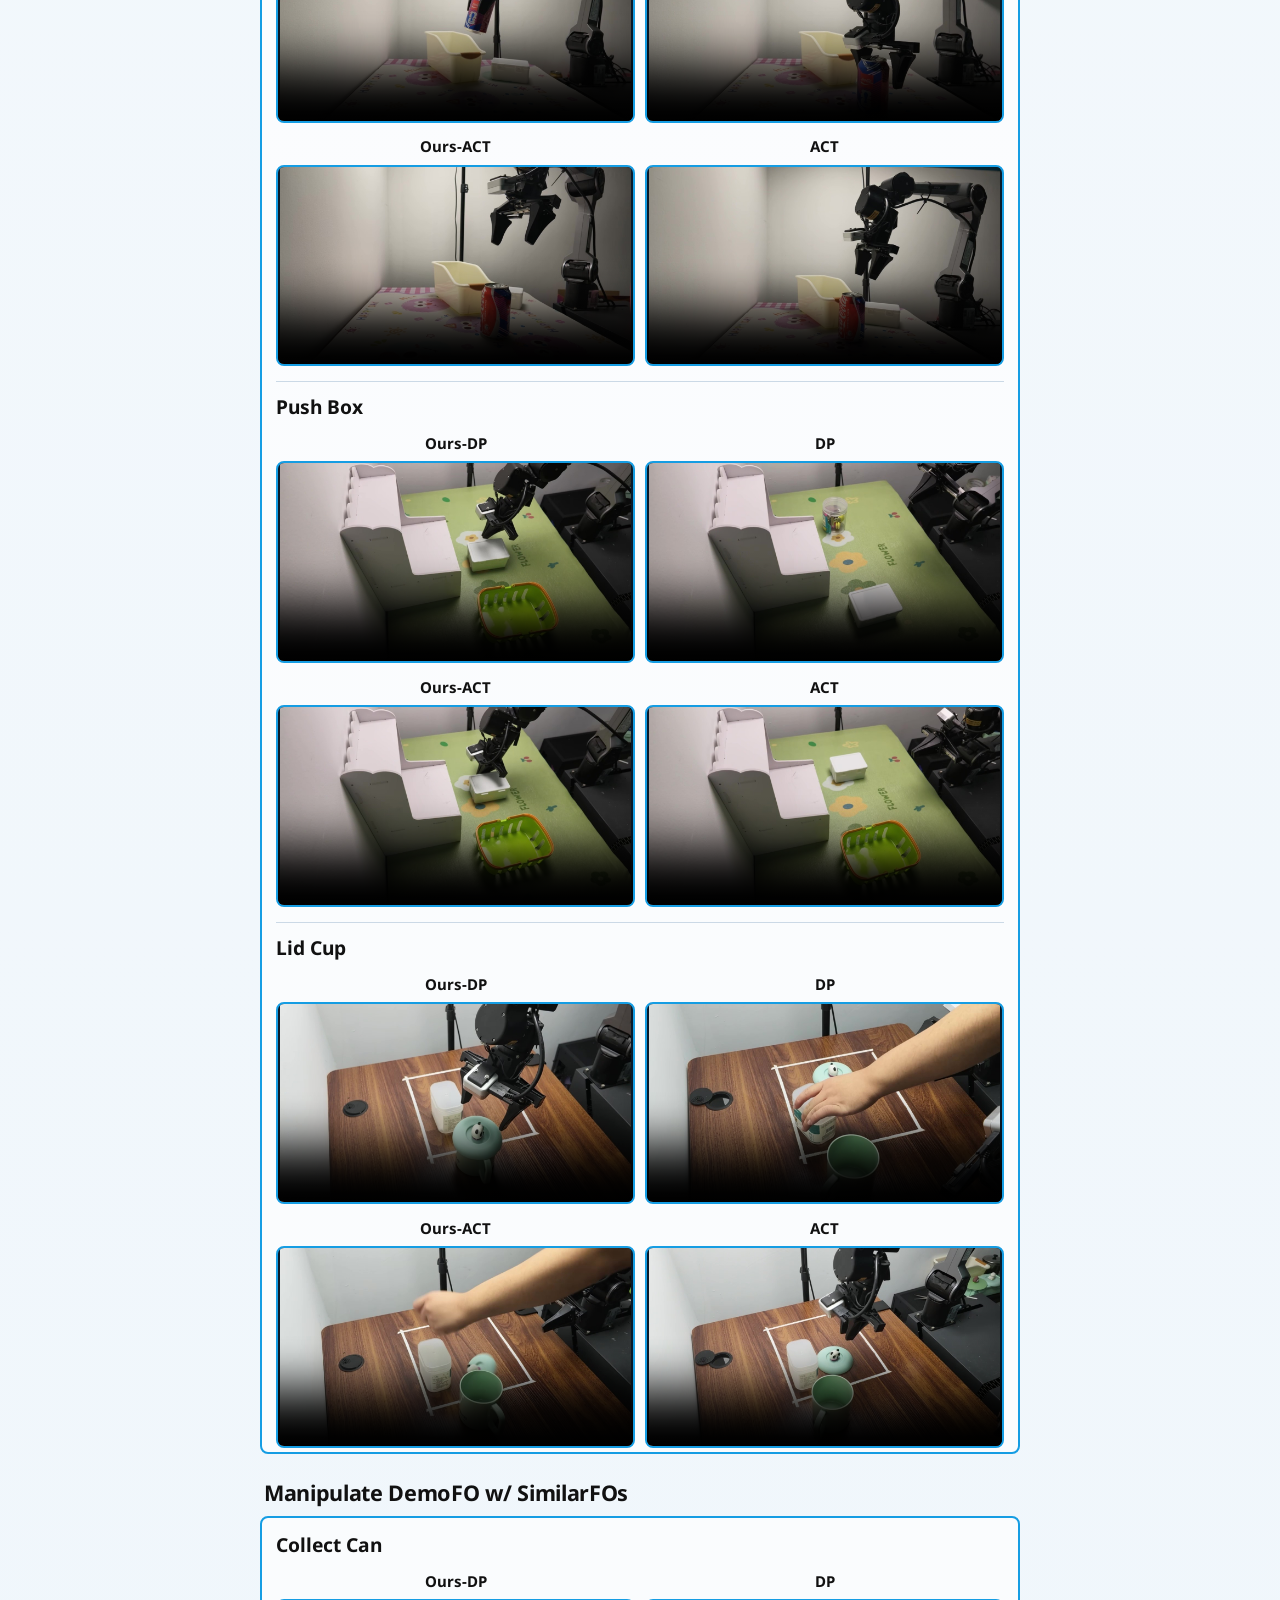
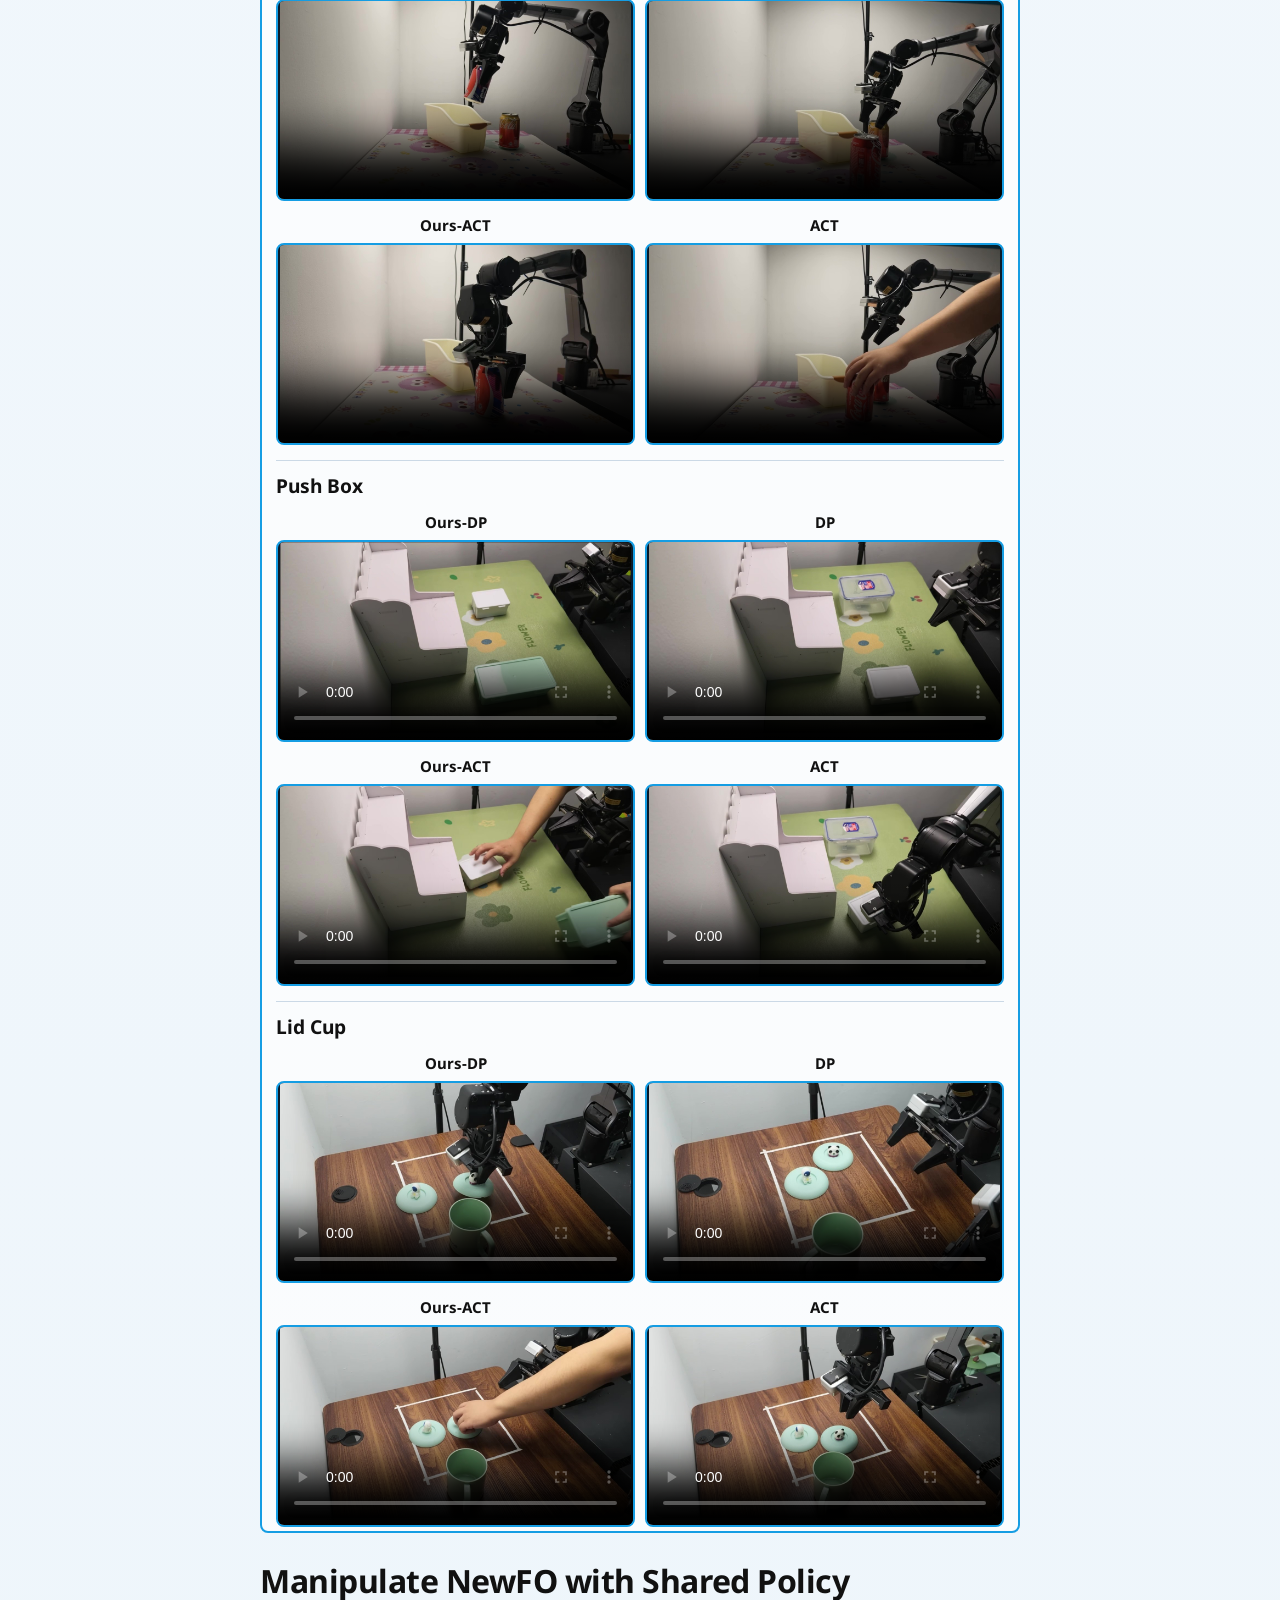
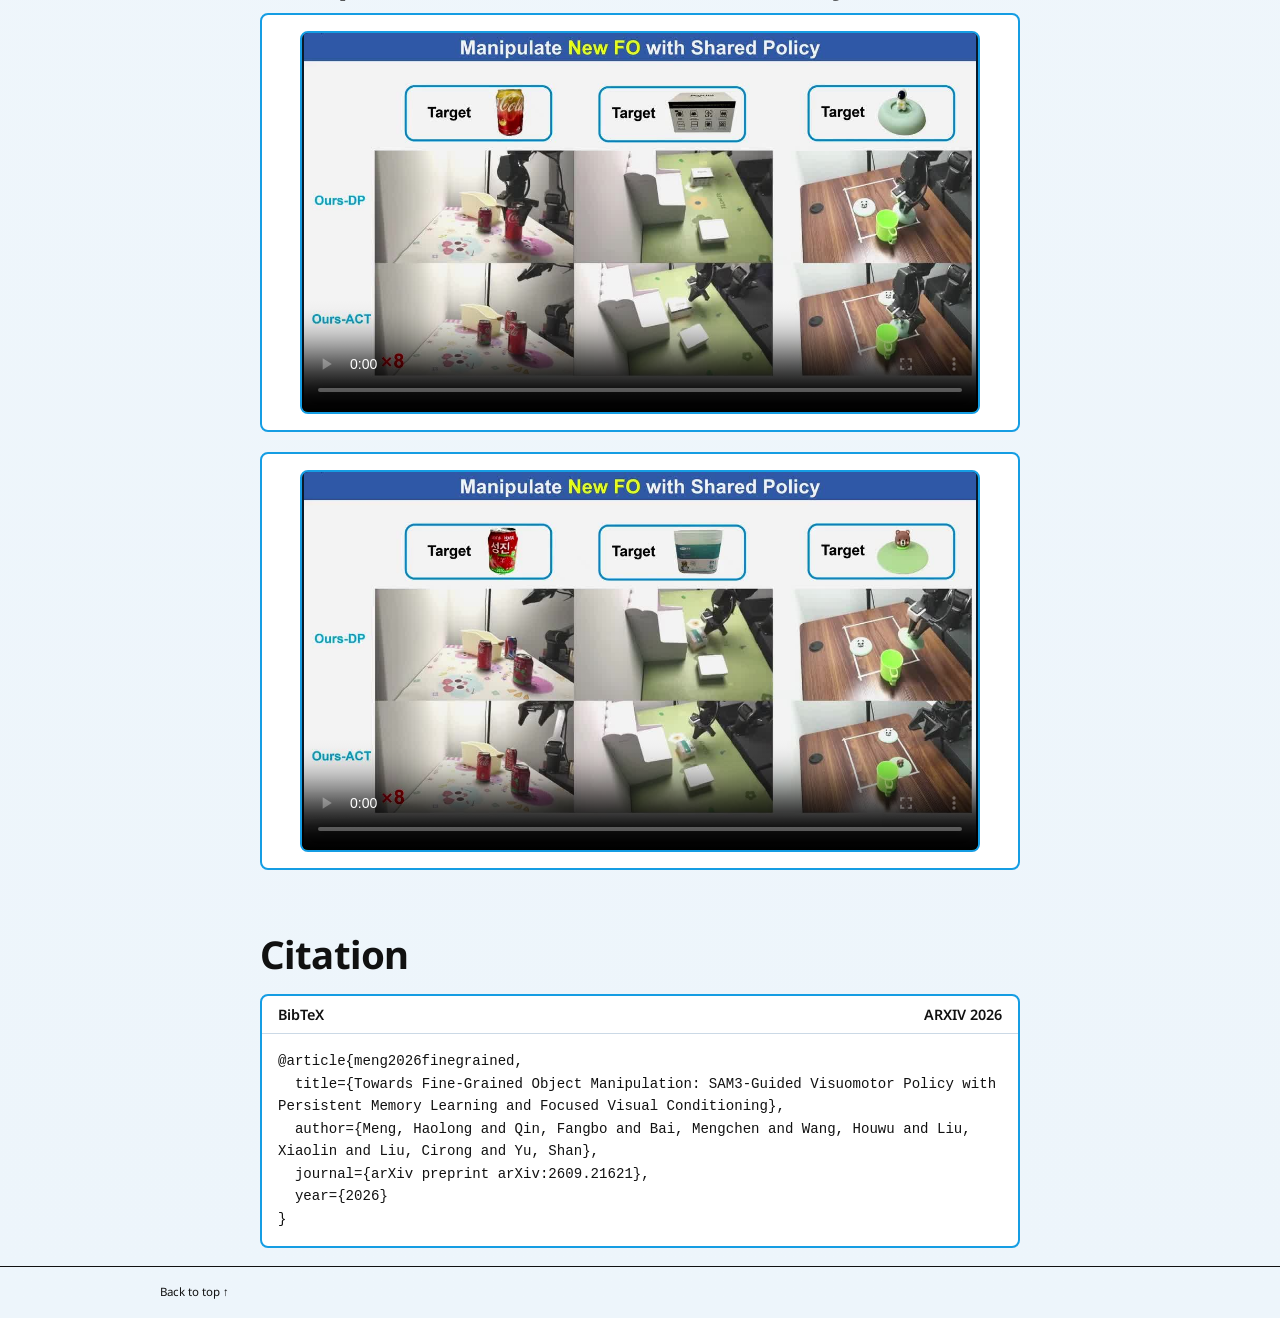
==== commit 077c67a3: "style: unify outer frames with bright blue borders" ====
--- a/docs/index.html
+++ b/docs/index.html
@@ -13,9 +13,9 @@
     <link rel="preload" href="assets/fonts/google-sans-bold.ttf" as="font" type="font/ttf" crossorigin />
     <link rel="preload" href="assets/fonts/google-sans-semibold.ttf" as="font" type="font/ttf" crossorigin />
     <link rel="preload" href="assets/fonts/noto-sans-latin.woff2" as="font" type="font/woff2" crossorigin />
-    <link rel="stylesheet" href="styles.css?v=20261003-separate-video-frames" />
-    <script src="project-data.js?v=20261003-separate-video-frames" defer></script>
-    <script src="script.js?v=20261003-separate-video-frames" defer></script>
+    <link rel="stylesheet" href="styles.css?v=20261003-blue-frames" />
+    <script src="project-data.js?v=20261003-blue-frames" defer></script>
+    <script src="script.js?v=20261003-blue-frames" defer></script>
   </head>
   <body>
     <a class="skip-link" href="#main">Skip to content</a>
--- a/docs/styles.css
+++ b/docs/styles.css
@@ -20,6 +20,7 @@
   --ink: #111111;
   --muted: #111111;
   --line: #cbd9e6;
+  --frame-blue: #159de3;
   --green: #256da8;
   --green-dark: #111111;
   --mint: #cfe8f7;
@@ -64,7 +65,7 @@
 .resource-row a[aria-disabled="true"] { opacity: .58; cursor: not-allowed; }
 .resource-row a[aria-disabled="true"]:hover { background: #363636; }
 .paper-figure { margin: 0; padding: 0; border: 0; background: transparent; }
-.paper-figure img { display: block; width: 100%; height: auto; padding: 8px; border: 1px solid #b8cad9; border-radius: 6px; background: var(--white); box-shadow: 0 12px 28px rgba(16,42,67,.11),0 2px 8px rgba(16,42,67,.07); }
+.paper-figure img { display: block; width: 100%; height: auto; padding: 8px; border: 2px solid var(--frame-blue); border-radius: 6px; background: var(--white); box-shadow: 0 12px 28px rgba(16,42,67,.11),0 2px 8px rgba(16,42,67,.07); }
 .paper-figure figcaption { display: block; margin: 14px 3px 0; padding: 0; border: 0; background: transparent; color: #111111; font-size: .9rem; line-height: 1.52; }
 .paper-figure figcaption strong { color: var(--ink); font-weight: 700; }
 .paper-figure figcaption span { color: inherit; font-weight: 400; letter-spacing: normal; text-transform: none; }
@@ -75,7 +76,7 @@
 .hero-presentation h2 { margin: 0 0 24px; font-size: var(--section-title-size); font-weight: 700; letter-spacing: -.015em; line-height: 1.25; text-align: left; }
 .hero-video-showcase { width: 100%; padding: 20px 0 16px; background: #e7f0f8; }
 .video-speed-note { margin: 0 auto 16px; padding: 0 20px; color: #111; font-size: .9rem; text-align: center; }
-.hero-featured-player { display: block; width: 100%; height: auto; aspect-ratio: 16/9; margin: 0 auto; border: 1px solid var(--line); border-radius: 8px; background: #000; box-shadow: none; }
+.hero-featured-player { display: block; width: 100%; height: auto; aspect-ratio: 16/9; margin: 0 auto; border: 2px solid var(--frame-blue); border-radius: 8px; background: #000; box-shadow: none; }
 video::-webkit-media-controls-mute-button { display: none !important; }
 video::-webkit-media-controls-volume-slider { display: none !important; }
 video::-webkit-media-controls-volume-control-container { display: none !important; }
@@ -85,8 +86,8 @@
 .hero-demo-track.is-animating { scroll-snap-type: none; }
 .hero-demo-track::-webkit-scrollbar { display: none; }
 .hero-demo-card { min-width: 0; margin: 0; scroll-snap-align: start; }
-.hero-demo-player { display: block; width: 100%; aspect-ratio: 16/9; border: 1px solid #b9cede; border-radius: 8px; background: #081a2a; box-shadow: none; object-fit: contain; }
-.hero-demo-arrow { position: absolute; z-index: 2; top: 50%; display: grid; width: 32px; height: 32px; padding: 0; border: 1px solid #d6dce1; border-radius: 50%; background: rgba(255,255,255,.96); color: #50565b; place-items: center; box-shadow: 0 3px 10px rgba(16,42,67,.12); cursor: pointer; transform: translateY(-50%); }
+.hero-demo-player { display: block; width: 100%; aspect-ratio: 16/9; border: 2px solid var(--frame-blue); border-radius: 8px; background: #081a2a; box-shadow: none; object-fit: contain; }
+.hero-demo-arrow { position: absolute; z-index: 2; top: 50%; display: grid; width: 32px; height: 32px; padding: 0; border: 1px solid var(--frame-blue); border-radius: 50%; background: rgba(255,255,255,.96); color: #50565b; place-items: center; box-shadow: 0 3px 10px rgba(16,42,67,.12); cursor: pointer; transform: translateY(-50%); }
 .hero-demo-arrow::before { width: 7px; height: 7px; border-top: 2px solid currentColor; border-right: 2px solid currentColor; content: ""; }
 .hero-demo-arrow.previous::before { transform: translateX(2px) rotate(-135deg); }
 .hero-demo-arrow.next::before { transform: translateX(-2px) rotate(45deg); }
@@ -127,7 +128,7 @@
 .experiment-condition-head { margin: 0 4px 9px; text-align: left; }
 .experiment-condition-head h4 { margin: 0; color: var(--ink); font: 700 clamp(1.1rem,2vw,1.35rem)/1.35 var(--font-body); letter-spacing: -.015em; }
 .experiment-condition-head p { max-width: 800px; margin: 4px 0 0; color: #111111; font-size: .86rem; line-height: 1.48; }
-.experiment-condition-content { padding: 2px 14px 0; border: 1px solid #d2dde7; border-radius: 8px; background: rgba(255,255,255,.68); }
+.experiment-condition-content { padding: 2px 14px 0; border: 2px solid var(--frame-blue); border-radius: 8px; background: rgba(255,255,255,.68); }
 .experiment-task-group { padding: 11px 0; }
 .experiment-task-group + .experiment-task-group { border-top: 1px solid var(--line); }
 .experiment-task-group:last-child { padding-bottom: 0; }
@@ -137,8 +138,8 @@
 .experiment-task-scroll { overflow-x: auto; padding-bottom: 4px; }
 .experiment-method-grid { display: grid; min-width: 0; grid-template-columns: repeat(2,minmax(0,1fr)); gap: 10px; }
 .experiment-video-card { background: transparent; }
-.experiment-video-player { display: block; width: 100%; aspect-ratio: 16/9; border: 1px solid #b9cede; border-radius: 8px; background: #081a2a; box-shadow: none; object-fit: contain; }
-.experiment-video-card.ours .experiment-video-player { border-color: #4a91c2; box-shadow: none; }
+.experiment-video-player { display: block; width: 100%; aspect-ratio: 16/9; border: 2px solid var(--frame-blue); border-radius: 8px; background: #081a2a; box-shadow: none; object-fit: contain; }
+.experiment-video-card.ours .experiment-video-player { border-color: var(--frame-blue); box-shadow: none; }
 .experiment-video-head { display: flex; min-height: 32px; padding: 0 2px 5px; align-items: center; justify-content: center; }
 .experiment-video-head strong { color: var(--ink); font-size: .94rem; text-align: center; }
 .main-experiment .robot-section { margin-top: 20px; }
@@ -163,10 +164,10 @@
 .generalization-experiment > .supporting-head { margin-bottom: 12px; padding-bottom: 0; border-bottom: 0; }
 .generalization-experiment > .supporting-head h3 { color: #111; font-size: var(--experiment-title-size); font-weight: 700; text-align: left; }
 .generalization-overview { max-width: 760px; margin: 0 auto 24px; }
-.generalization-overview-player { display: block; width: 100%; height: auto; aspect-ratio: 16/9; object-fit: contain; border: 1px solid #b9cede; border-radius: 8px; background: #081a2a; }
+.generalization-overview-player { display: block; width: 100%; height: auto; aspect-ratio: 16/9; object-fit: contain; border: 2px solid var(--frame-blue); border-radius: 8px; background: #081a2a; }
 .analysis-figure { min-width: 0; margin: 0; }
 .analysis-figure figcaption { margin: 12px 0 0; font-size: .88rem; }
-.citation-block { max-width: 760px; margin: 0 auto; overflow: hidden; border: 1px solid var(--line); border-radius: 8px; background: var(--white); }
+.citation-block { max-width: 760px; margin: 0 auto; overflow: hidden; border: 2px solid var(--frame-blue); border-radius: 8px; background: var(--white); }
 .citation-block > div { display: flex; min-height: 38px; padding: 0 16px; border-bottom: 1px solid var(--line); align-items: center; justify-content: space-between; font: 600 .9rem var(--font-body); }
 .citation-status { color: var(--muted); text-transform: uppercase; }
 .citation-block button { border: 0; background: transparent; color: var(--green); font-size: .7rem; font-weight: 700; cursor: pointer; }
@@ -211,7 +212,7 @@
   .abstract-figure img { max-height: none; }
 }
 
-.demo-targets { display: grid; grid-template-columns: auto repeat(3,minmax(0,1fr)); align-items: center; gap: 16px; max-width: 760px; margin: 0 auto 24px; padding: 12px 20px; border: 2px solid #159ad6; border-radius: 14px; background: #fff; }
+.demo-targets { display: grid; grid-template-columns: auto repeat(3,minmax(0,1fr)); align-items: center; gap: 16px; max-width: 760px; margin: 0 auto 24px; padding: 12px 20px; border: 2px solid var(--frame-blue); border-radius: 14px; background: #fff; }
 .demo-target-label { color: #111; font-size: 1.15rem; }
 .demo-targets figure { margin: 0; text-align: center; }
 .demo-target-image { display: flex; height: 76px; align-items: center; justify-content: center; }
@@ -219,5 +220,5 @@
 .demo-targets figcaption { margin-top: 5px; font-size: .85rem; font-weight: 700; }
 @media (max-width: 680px) { .demo-targets { gap: 8px; padding: 10px; } .demo-target-label { font-size: .85rem; } .demo-target-image { height: 56px; } .demo-target-image img { height: 52px; } .demo-targets figcaption { font-size: .7rem; } }
 .generalization-overview { display: grid; max-width: 760px; gap: 20px; }
-.generalization-video-frame { padding: 16px; border: 1px solid var(--line); border-radius: 8px; background: var(--white); }
+.generalization-video-frame { padding: 16px; border: 2px solid var(--frame-blue); border-radius: 8px; background: var(--white); }
 .generalization-overview-player { max-width: 680px; margin: 0 auto; }
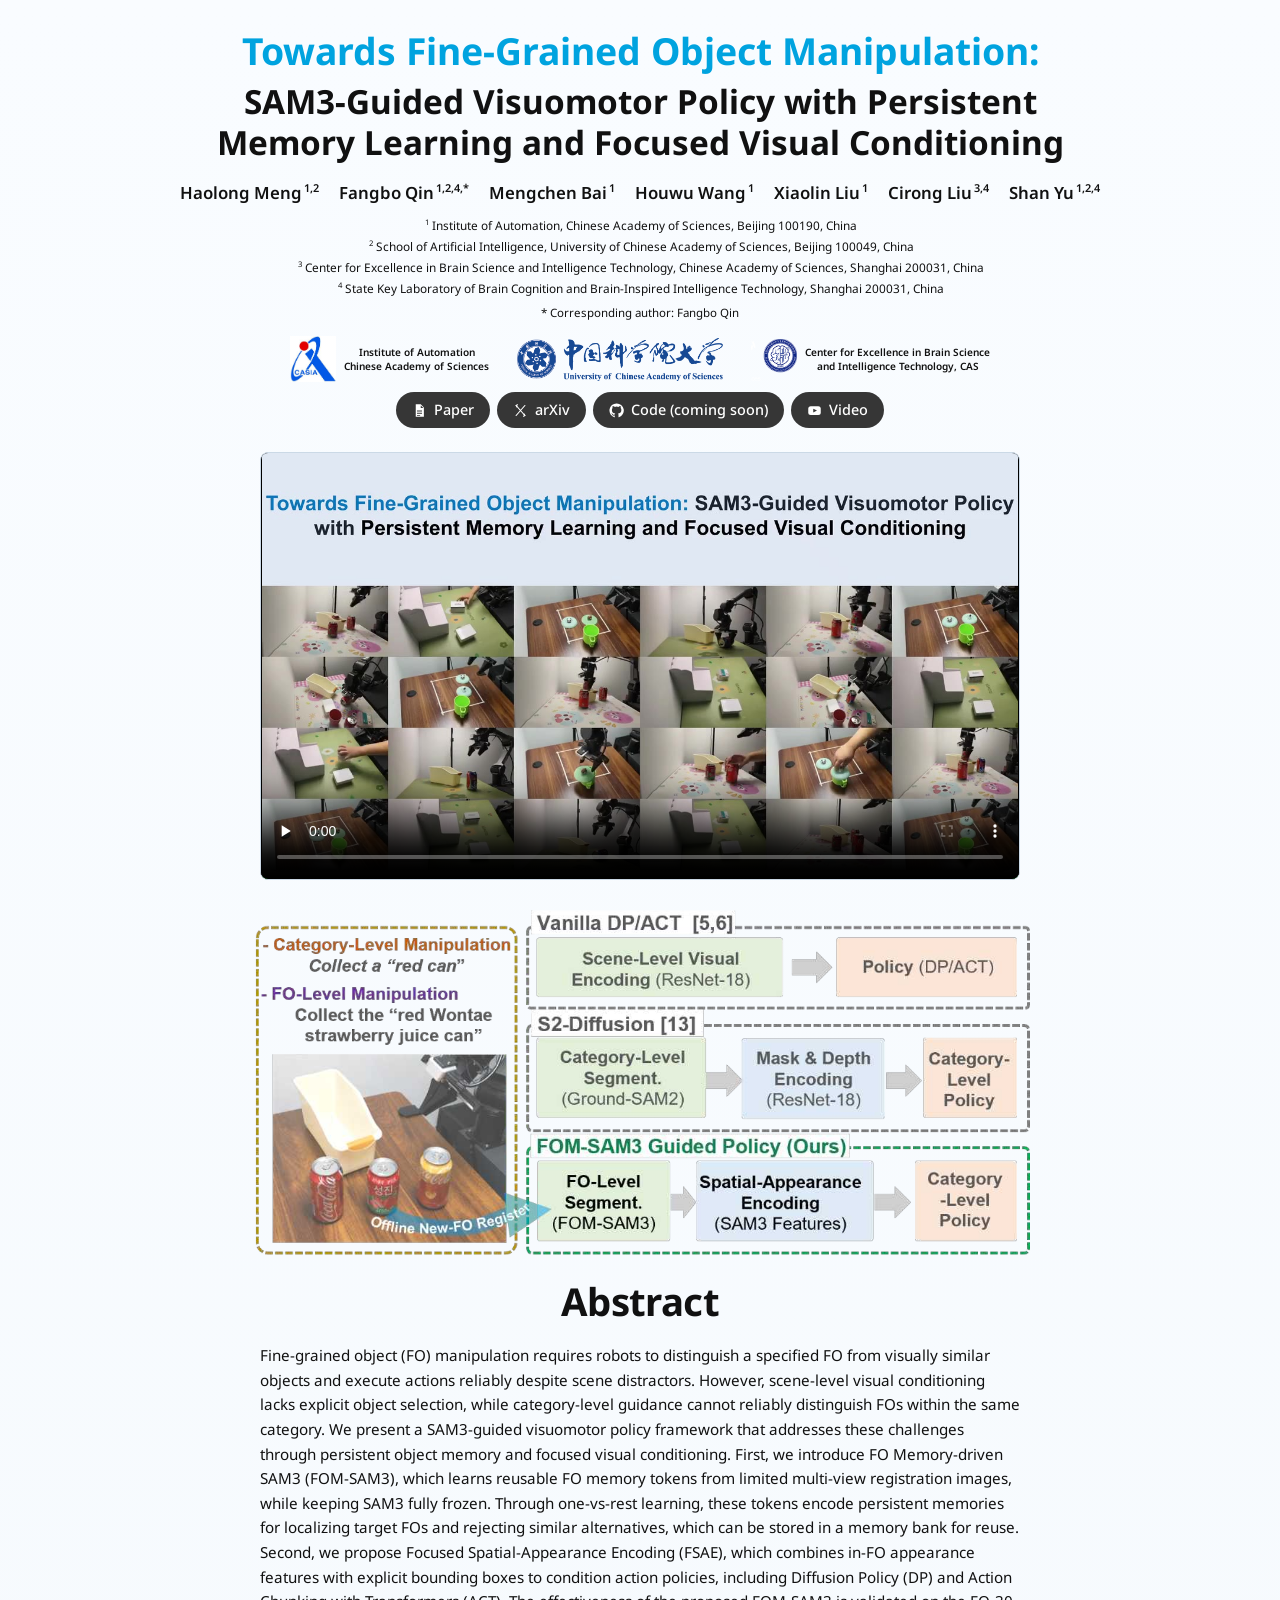
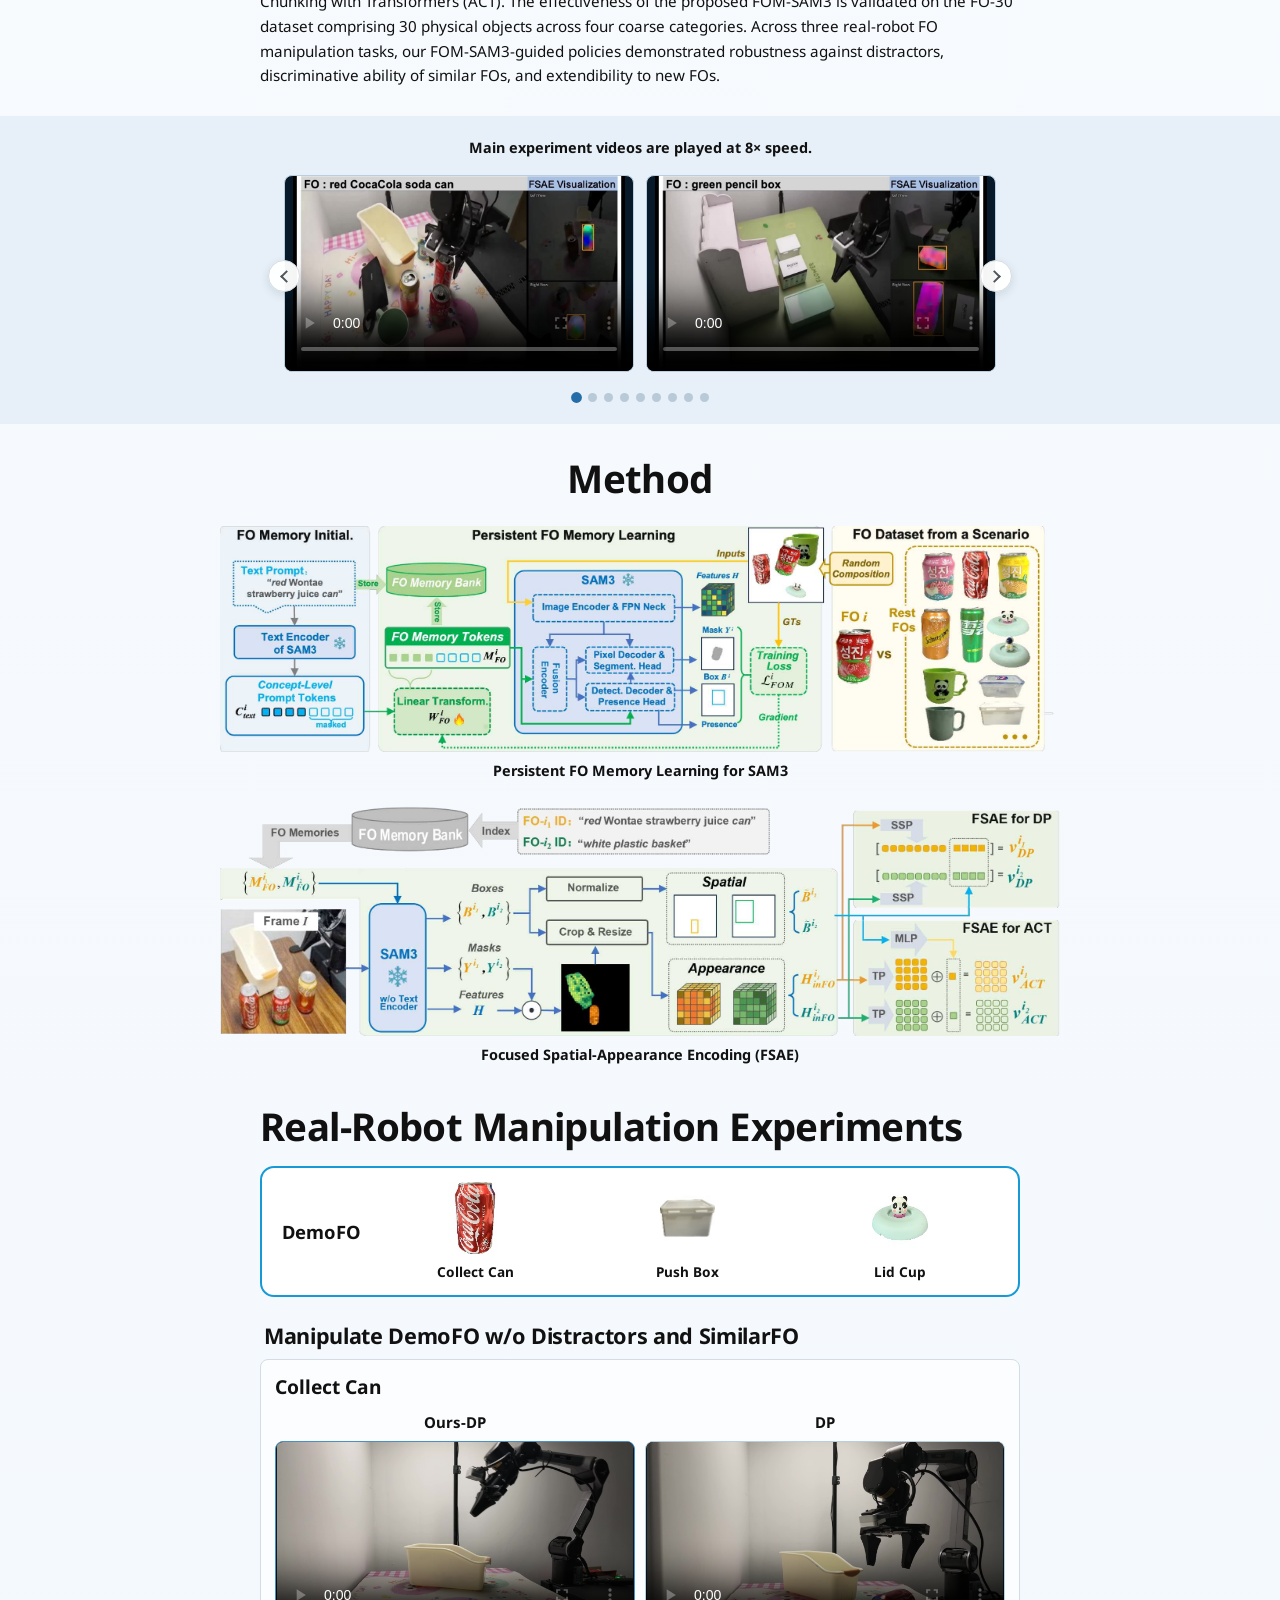
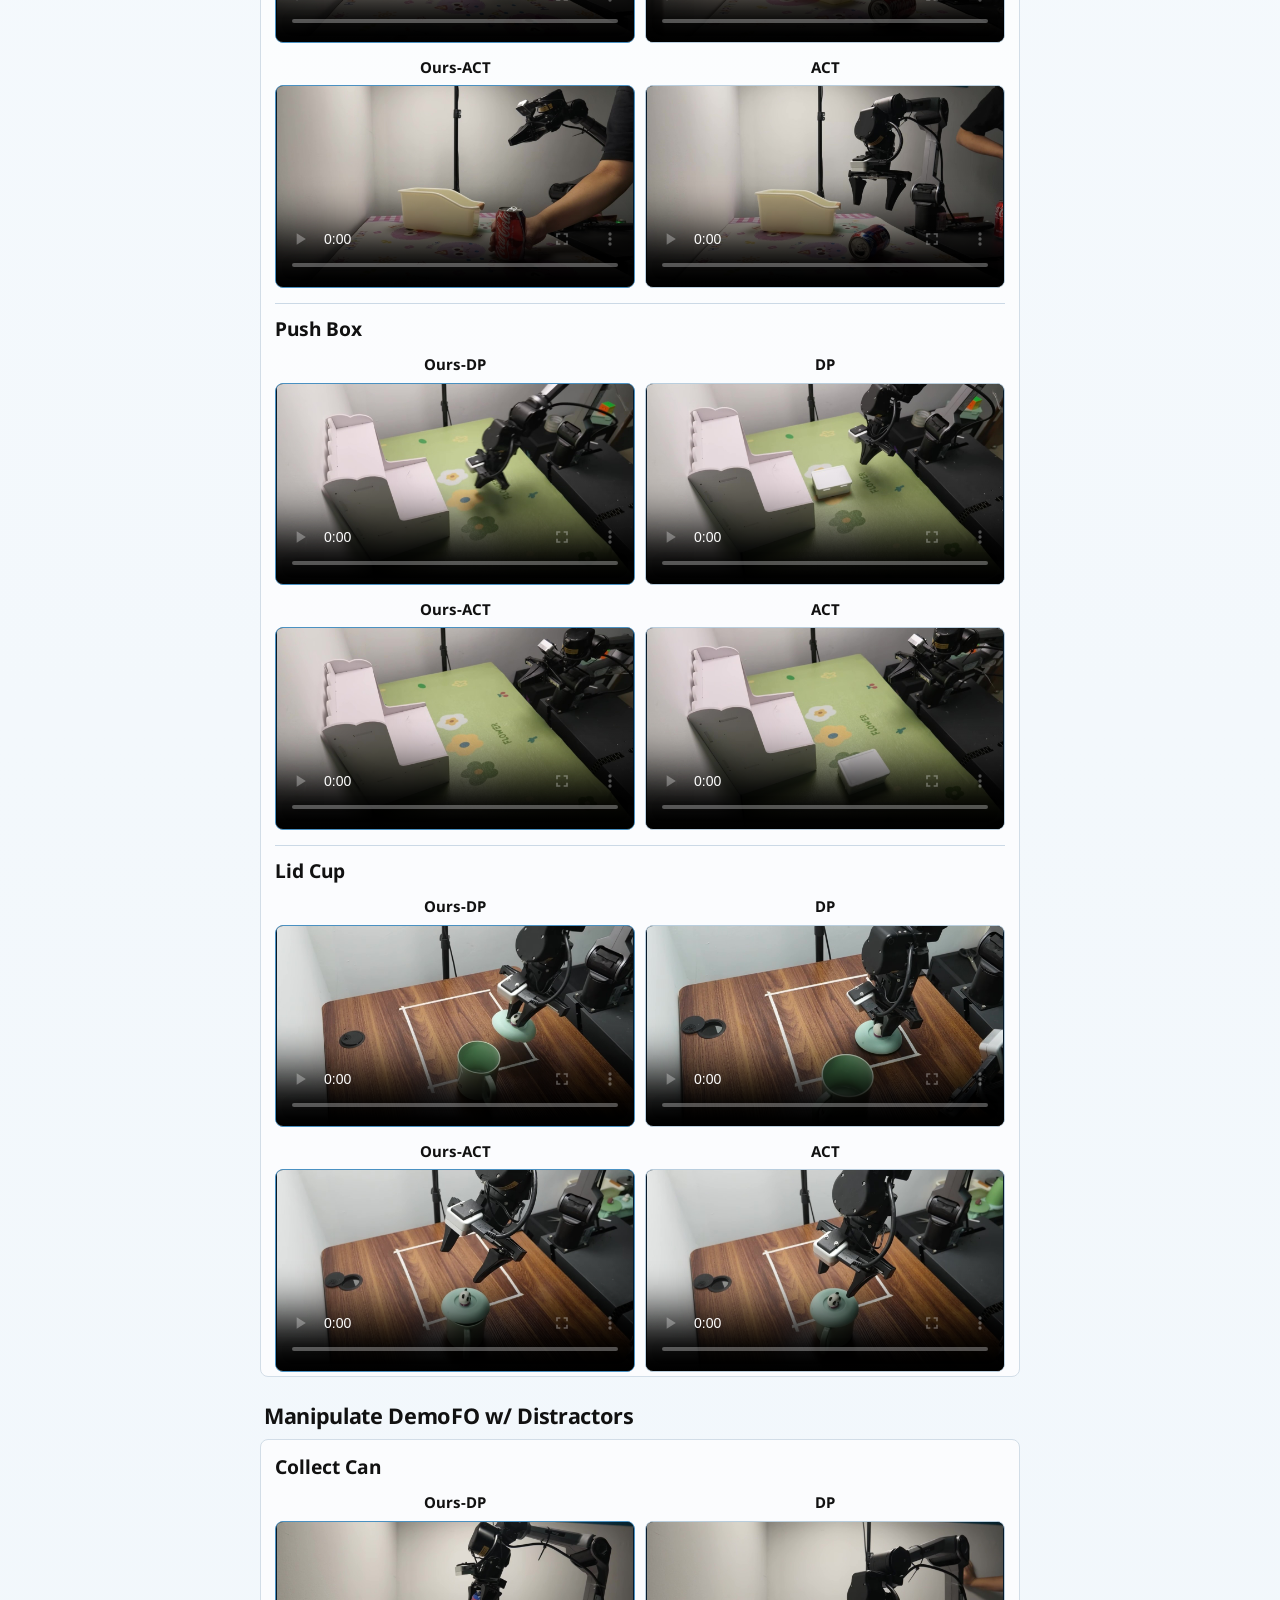
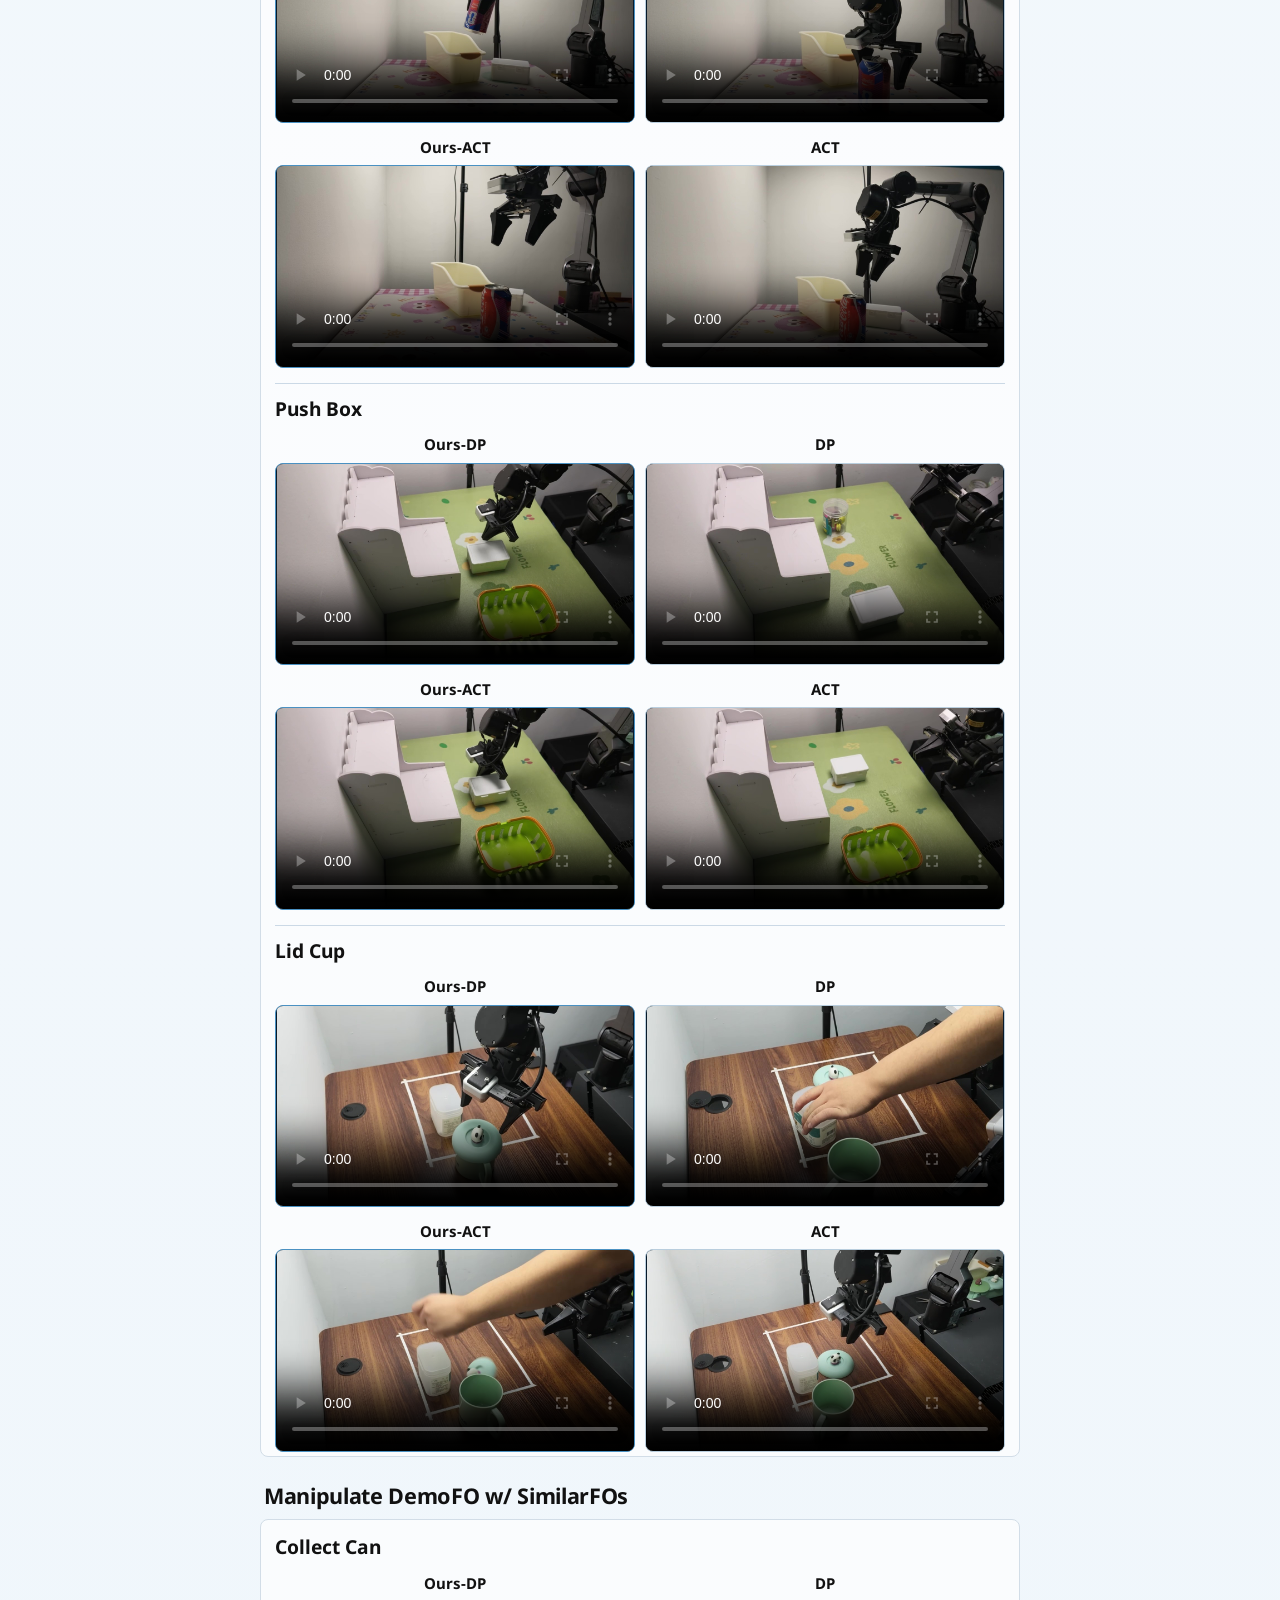
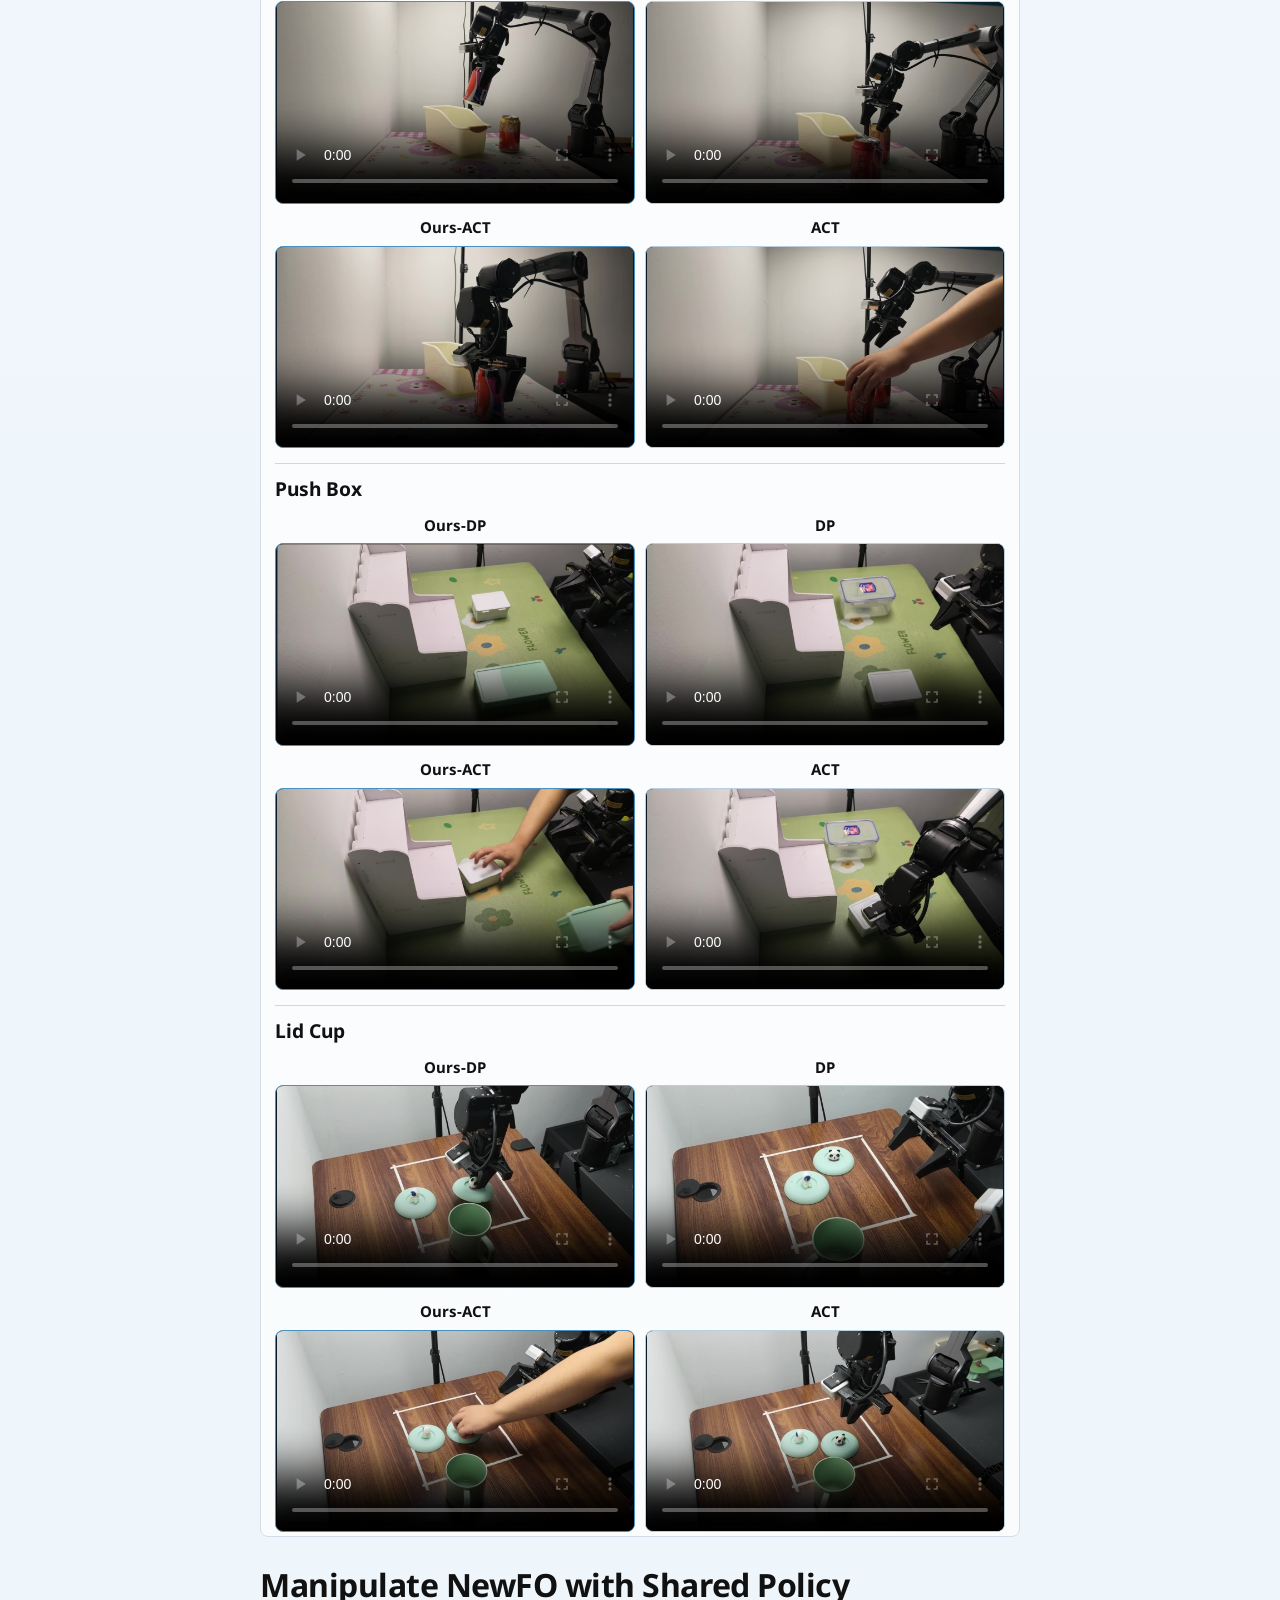
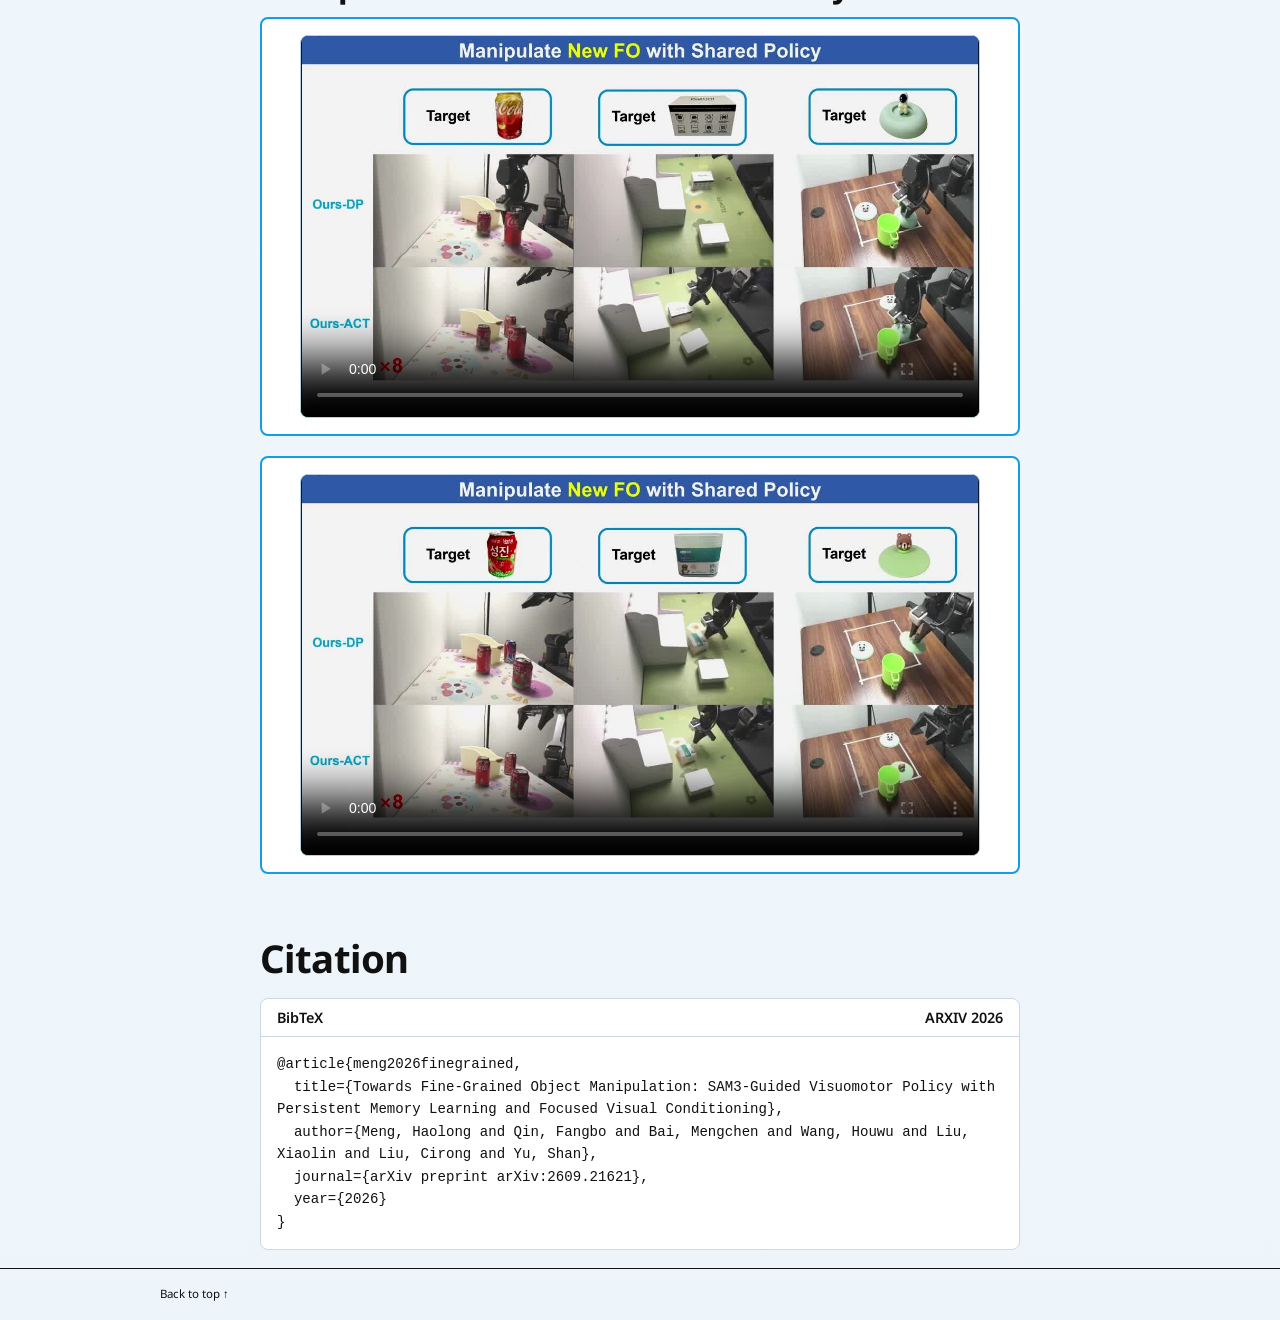
==== commit ec355bf5: "style: limit bright blue frames to NewFO videos" ====
--- a/docs/index.html
+++ b/docs/index.html
@@ -13,9 +13,9 @@
     <link rel="preload" href="assets/fonts/google-sans-bold.ttf" as="font" type="font/ttf" crossorigin />
     <link rel="preload" href="assets/fonts/google-sans-semibold.ttf" as="font" type="font/ttf" crossorigin />
     <link rel="preload" href="assets/fonts/noto-sans-latin.woff2" as="font" type="font/woff2" crossorigin />
-    <link rel="stylesheet" href="styles.css?v=20261003-blue-frames" />
-    <script src="project-data.js?v=20261003-blue-frames" defer></script>
-    <script src="script.js?v=20261003-blue-frames" defer></script>
+    <link rel="stylesheet" href="styles.css?v=20261003-new-fo-blue-frames" />
+    <script src="project-data.js?v=20261003-new-fo-blue-frames" defer></script>
+    <script src="script.js?v=20261003-new-fo-blue-frames" defer></script>
   </head>
   <body>
     <a class="skip-link" href="#main">Skip to content</a>
--- a/docs/styles.css
+++ b/docs/styles.css
@@ -20,7 +20,6 @@
   --ink: #111111;
   --muted: #111111;
   --line: #cbd9e6;
-  --frame-blue: #159de3;
   --green: #256da8;
   --green-dark: #111111;
   --mint: #cfe8f7;
@@ -65,7 +64,7 @@
 .resource-row a[aria-disabled="true"] { opacity: .58; cursor: not-allowed; }
 .resource-row a[aria-disabled="true"]:hover { background: #363636; }
 .paper-figure { margin: 0; padding: 0; border: 0; background: transparent; }
-.paper-figure img { display: block; width: 100%; height: auto; padding: 8px; border: 2px solid var(--frame-blue); border-radius: 6px; background: var(--white); box-shadow: 0 12px 28px rgba(16,42,67,.11),0 2px 8px rgba(16,42,67,.07); }
+.paper-figure img { display: block; width: 100%; height: auto; padding: 8px; border: 1px solid #b8cad9; border-radius: 6px; background: var(--white); box-shadow: 0 12px 28px rgba(16,42,67,.11),0 2px 8px rgba(16,42,67,.07); }
 .paper-figure figcaption { display: block; margin: 14px 3px 0; padding: 0; border: 0; background: transparent; color: #111111; font-size: .9rem; line-height: 1.52; }
 .paper-figure figcaption strong { color: var(--ink); font-weight: 700; }
 .paper-figure figcaption span { color: inherit; font-weight: 400; letter-spacing: normal; text-transform: none; }
@@ -76,7 +75,7 @@
 .hero-presentation h2 { margin: 0 0 24px; font-size: var(--section-title-size); font-weight: 700; letter-spacing: -.015em; line-height: 1.25; text-align: left; }
 .hero-video-showcase { width: 100%; padding: 20px 0 16px; background: #e7f0f8; }
 .video-speed-note { margin: 0 auto 16px; padding: 0 20px; color: #111; font-size: .9rem; text-align: center; }
-.hero-featured-player { display: block; width: 100%; height: auto; aspect-ratio: 16/9; margin: 0 auto; border: 2px solid var(--frame-blue); border-radius: 8px; background: #000; box-shadow: none; }
+.hero-featured-player { display: block; width: 100%; height: auto; aspect-ratio: 16/9; margin: 0 auto; border: 1px solid var(--line); border-radius: 8px; background: #000; box-shadow: none; }
 video::-webkit-media-controls-mute-button { display: none !important; }
 video::-webkit-media-controls-volume-slider { display: none !important; }
 video::-webkit-media-controls-volume-control-container { display: none !important; }
@@ -86,8 +85,8 @@
 .hero-demo-track.is-animating { scroll-snap-type: none; }
 .hero-demo-track::-webkit-scrollbar { display: none; }
 .hero-demo-card { min-width: 0; margin: 0; scroll-snap-align: start; }
-.hero-demo-player { display: block; width: 100%; aspect-ratio: 16/9; border: 2px solid var(--frame-blue); border-radius: 8px; background: #081a2a; box-shadow: none; object-fit: contain; }
-.hero-demo-arrow { position: absolute; z-index: 2; top: 50%; display: grid; width: 32px; height: 32px; padding: 0; border: 1px solid var(--frame-blue); border-radius: 50%; background: rgba(255,255,255,.96); color: #50565b; place-items: center; box-shadow: 0 3px 10px rgba(16,42,67,.12); cursor: pointer; transform: translateY(-50%); }
+.hero-demo-player { display: block; width: 100%; aspect-ratio: 16/9; border: 1px solid #b9cede; border-radius: 8px; background: #081a2a; box-shadow: none; object-fit: contain; }
+.hero-demo-arrow { position: absolute; z-index: 2; top: 50%; display: grid; width: 32px; height: 32px; padding: 0; border: 1px solid #d6dce1; border-radius: 50%; background: rgba(255,255,255,.96); color: #50565b; place-items: center; box-shadow: 0 3px 10px rgba(16,42,67,.12); cursor: pointer; transform: translateY(-50%); }
 .hero-demo-arrow::before { width: 7px; height: 7px; border-top: 2px solid currentColor; border-right: 2px solid currentColor; content: ""; }
 .hero-demo-arrow.previous::before { transform: translateX(2px) rotate(-135deg); }
 .hero-demo-arrow.next::before { transform: translateX(-2px) rotate(45deg); }
@@ -128,7 +127,7 @@
 .experiment-condition-head { margin: 0 4px 9px; text-align: left; }
 .experiment-condition-head h4 { margin: 0; color: var(--ink); font: 700 clamp(1.1rem,2vw,1.35rem)/1.35 var(--font-body); letter-spacing: -.015em; }
 .experiment-condition-head p { max-width: 800px; margin: 4px 0 0; color: #111111; font-size: .86rem; line-height: 1.48; }
-.experiment-condition-content { padding: 2px 14px 0; border: 2px solid var(--frame-blue); border-radius: 8px; background: rgba(255,255,255,.68); }
+.experiment-condition-content { padding: 2px 14px 0; border: 1px solid #d2dde7; border-radius: 8px; background: rgba(255,255,255,.68); }
 .experiment-task-group { padding: 11px 0; }
 .experiment-task-group + .experiment-task-group { border-top: 1px solid var(--line); }
 .experiment-task-group:last-child { padding-bottom: 0; }
@@ -138,8 +137,8 @@
 .experiment-task-scroll { overflow-x: auto; padding-bottom: 4px; }
 .experiment-method-grid { display: grid; min-width: 0; grid-template-columns: repeat(2,minmax(0,1fr)); gap: 10px; }
 .experiment-video-card { background: transparent; }
-.experiment-video-player { display: block; width: 100%; aspect-ratio: 16/9; border: 2px solid var(--frame-blue); border-radius: 8px; background: #081a2a; box-shadow: none; object-fit: contain; }
-.experiment-video-card.ours .experiment-video-player { border-color: var(--frame-blue); box-shadow: none; }
+.experiment-video-player { display: block; width: 100%; aspect-ratio: 16/9; border: 1px solid #b9cede; border-radius: 8px; background: #081a2a; box-shadow: none; object-fit: contain; }
+.experiment-video-card.ours .experiment-video-player { border-color: #4a91c2; box-shadow: none; }
 .experiment-video-head { display: flex; min-height: 32px; padding: 0 2px 5px; align-items: center; justify-content: center; }
 .experiment-video-head strong { color: var(--ink); font-size: .94rem; text-align: center; }
 .main-experiment .robot-section { margin-top: 20px; }
@@ -164,10 +163,10 @@
 .generalization-experiment > .supporting-head { margin-bottom: 12px; padding-bottom: 0; border-bottom: 0; }
 .generalization-experiment > .supporting-head h3 { color: #111; font-size: var(--experiment-title-size); font-weight: 700; text-align: left; }
 .generalization-overview { max-width: 760px; margin: 0 auto 24px; }
-.generalization-overview-player { display: block; width: 100%; height: auto; aspect-ratio: 16/9; object-fit: contain; border: 2px solid var(--frame-blue); border-radius: 8px; background: #081a2a; }
+.generalization-overview-player { display: block; width: 100%; height: auto; aspect-ratio: 16/9; object-fit: contain; border: 1px solid #b9cede; border-radius: 8px; background: #081a2a; }
 .analysis-figure { min-width: 0; margin: 0; }
 .analysis-figure figcaption { margin: 12px 0 0; font-size: .88rem; }
-.citation-block { max-width: 760px; margin: 0 auto; overflow: hidden; border: 2px solid var(--frame-blue); border-radius: 8px; background: var(--white); }
+.citation-block { max-width: 760px; margin: 0 auto; overflow: hidden; border: 1px solid var(--line); border-radius: 8px; background: var(--white); }
 .citation-block > div { display: flex; min-height: 38px; padding: 0 16px; border-bottom: 1px solid var(--line); align-items: center; justify-content: space-between; font: 600 .9rem var(--font-body); }
 .citation-status { color: var(--muted); text-transform: uppercase; }
 .citation-block button { border: 0; background: transparent; color: var(--green); font-size: .7rem; font-weight: 700; cursor: pointer; }
@@ -212,7 +211,7 @@
   .abstract-figure img { max-height: none; }
 }
 
-.demo-targets { display: grid; grid-template-columns: auto repeat(3,minmax(0,1fr)); align-items: center; gap: 16px; max-width: 760px; margin: 0 auto 24px; padding: 12px 20px; border: 2px solid var(--frame-blue); border-radius: 14px; background: #fff; }
+.demo-targets { display: grid; grid-template-columns: auto repeat(3,minmax(0,1fr)); align-items: center; gap: 16px; max-width: 760px; margin: 0 auto 24px; padding: 12px 20px; border: 2px solid #159ad6; border-radius: 14px; background: #fff; }
 .demo-target-label { color: #111; font-size: 1.15rem; }
 .demo-targets figure { margin: 0; text-align: center; }
 .demo-target-image { display: flex; height: 76px; align-items: center; justify-content: center; }
@@ -220,5 +219,5 @@
 .demo-targets figcaption { margin-top: 5px; font-size: .85rem; font-weight: 700; }
 @media (max-width: 680px) { .demo-targets { gap: 8px; padding: 10px; } .demo-target-label { font-size: .85rem; } .demo-target-image { height: 56px; } .demo-target-image img { height: 52px; } .demo-targets figcaption { font-size: .7rem; } }
 .generalization-overview { display: grid; max-width: 760px; gap: 20px; }
-.generalization-video-frame { padding: 16px; border: 2px solid var(--frame-blue); border-radius: 8px; background: var(--white); }
+.generalization-video-frame { padding: 16px; border: 2px solid #159de3; border-radius: 8px; background: var(--white); }
 .generalization-overview-player { max-width: 680px; margin: 0 auto; }
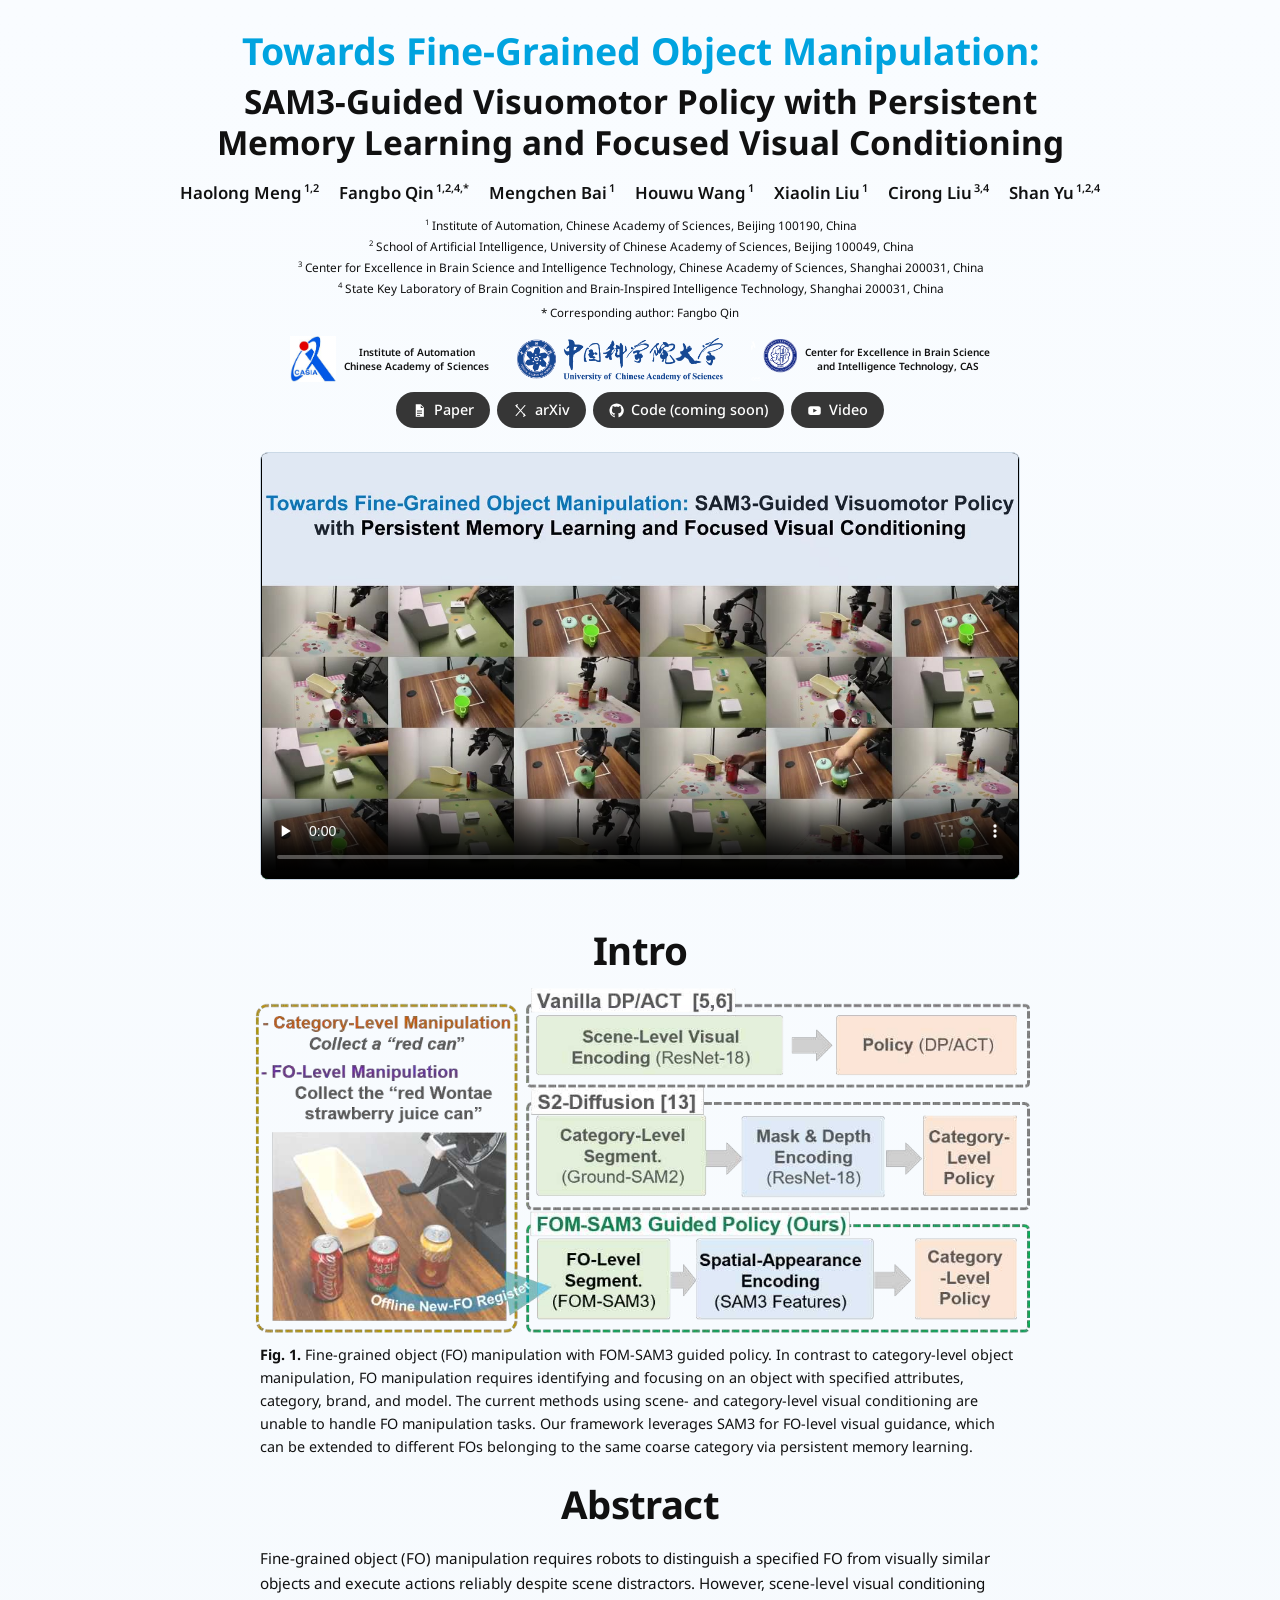
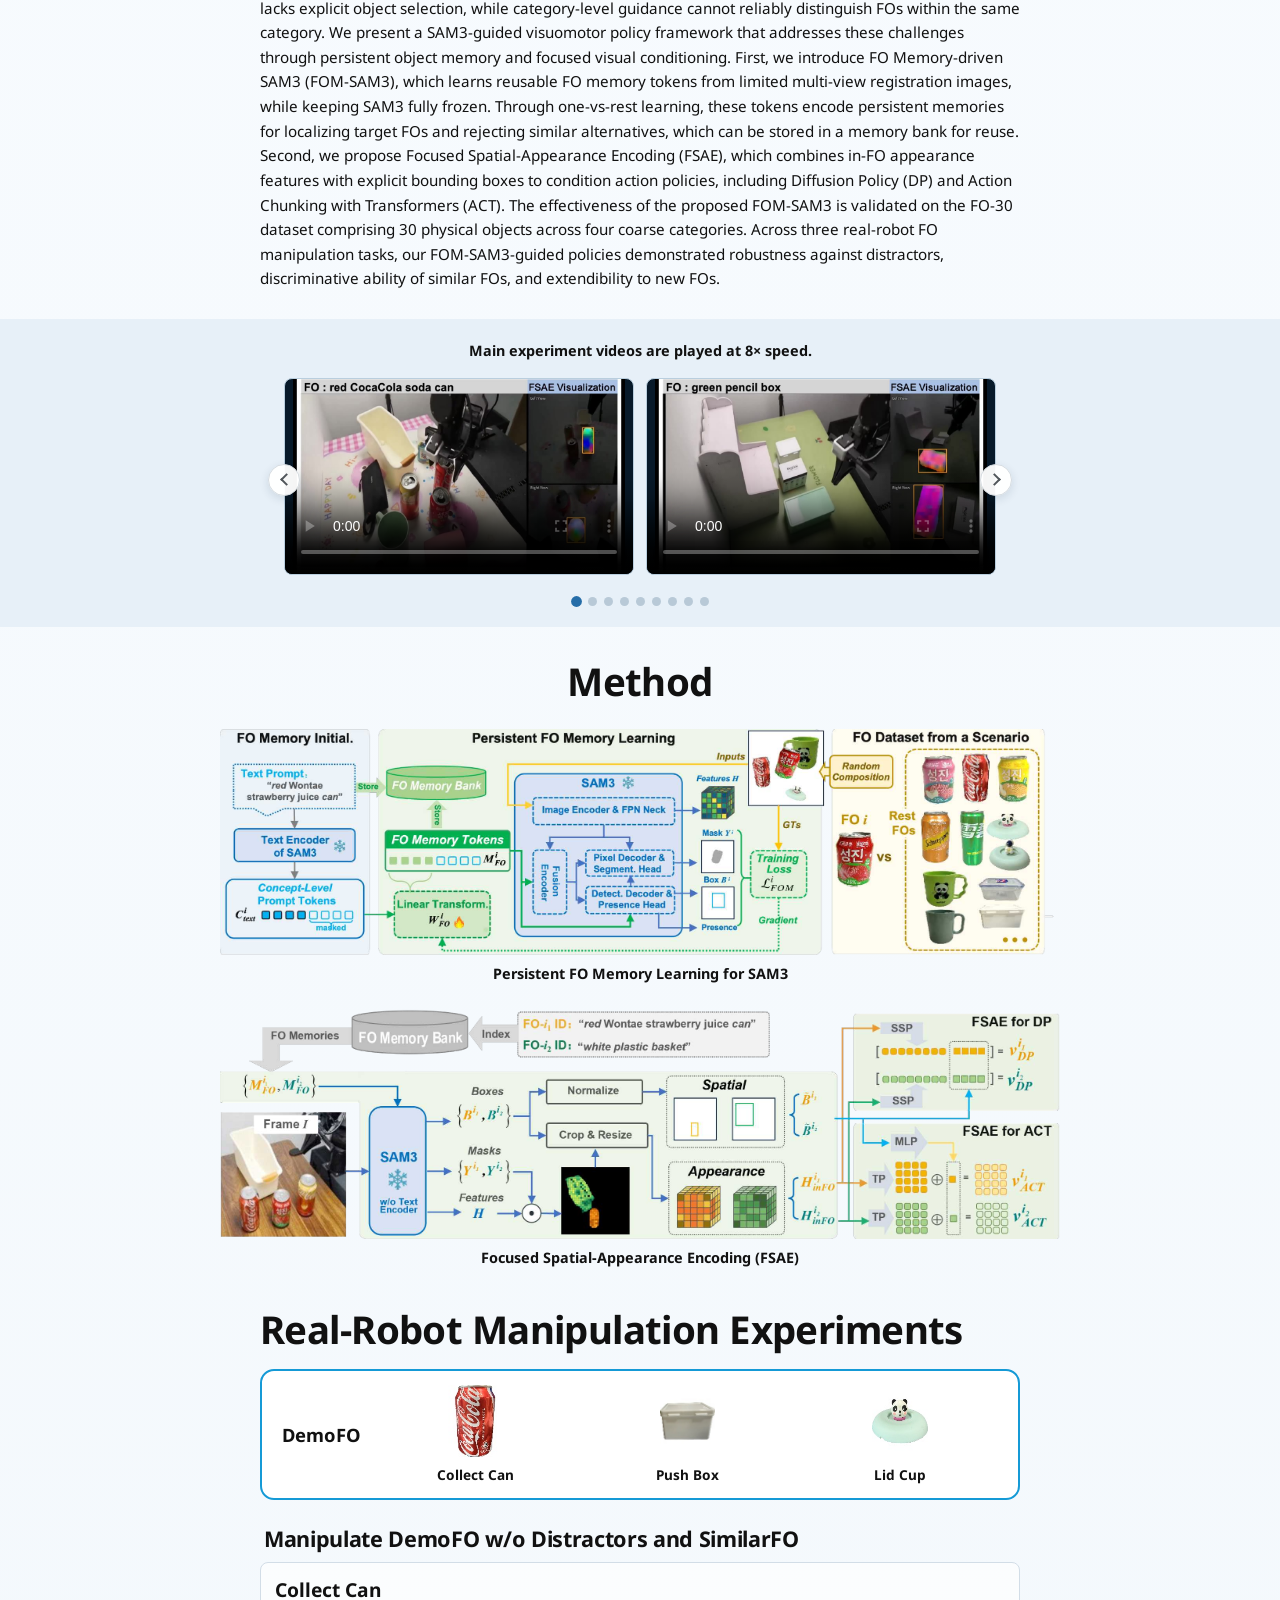
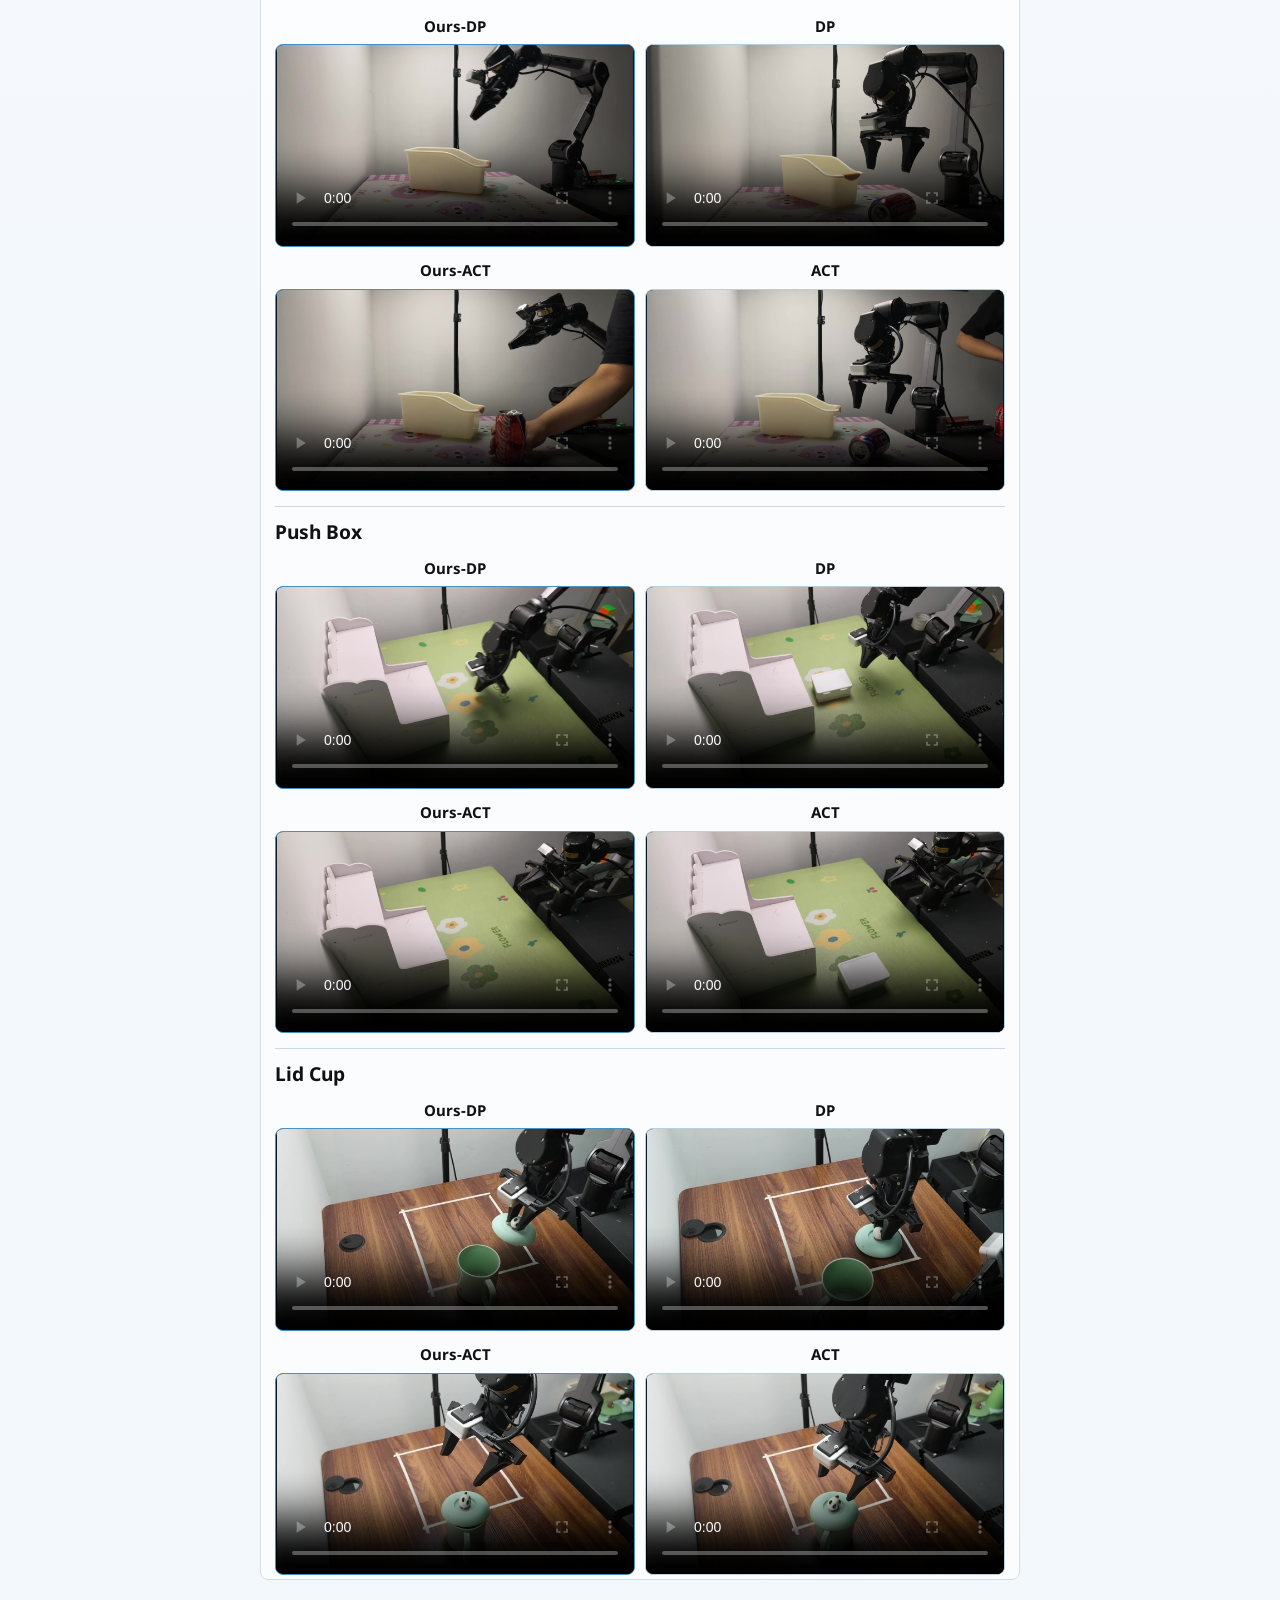
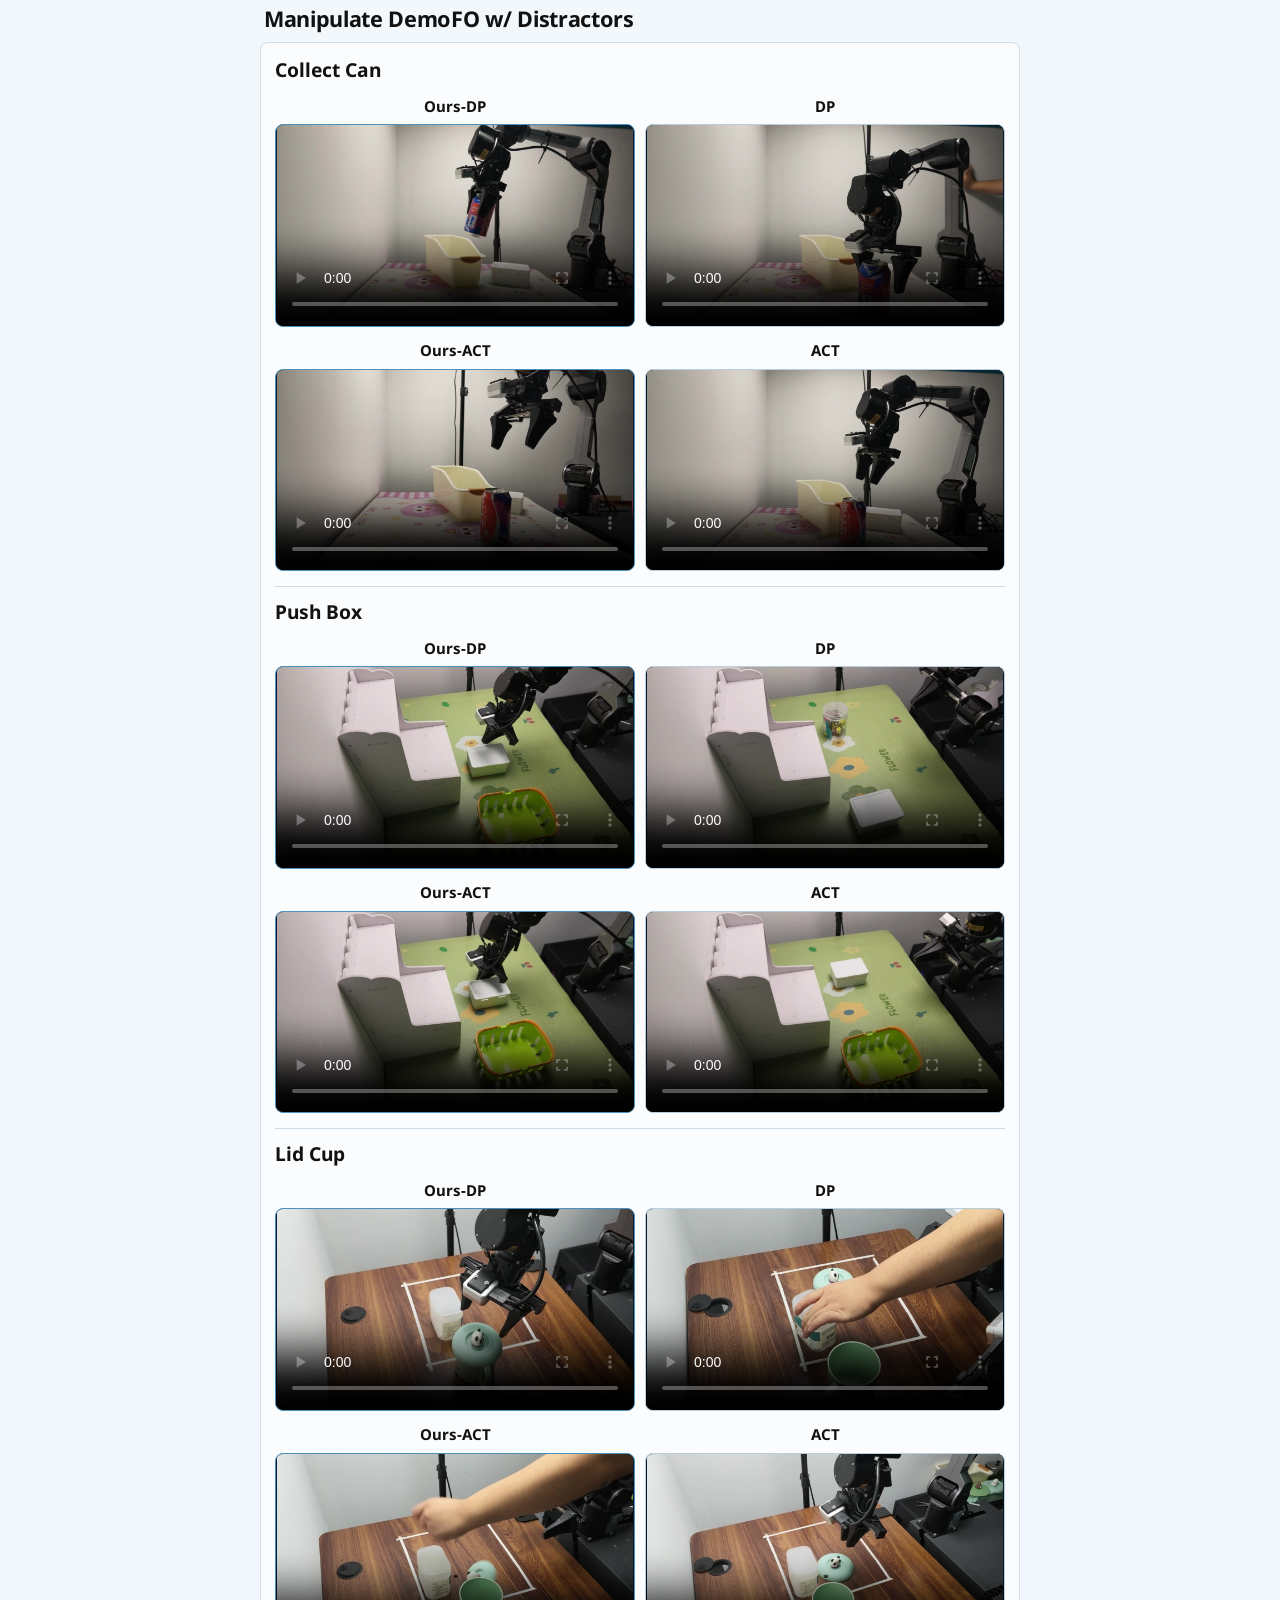
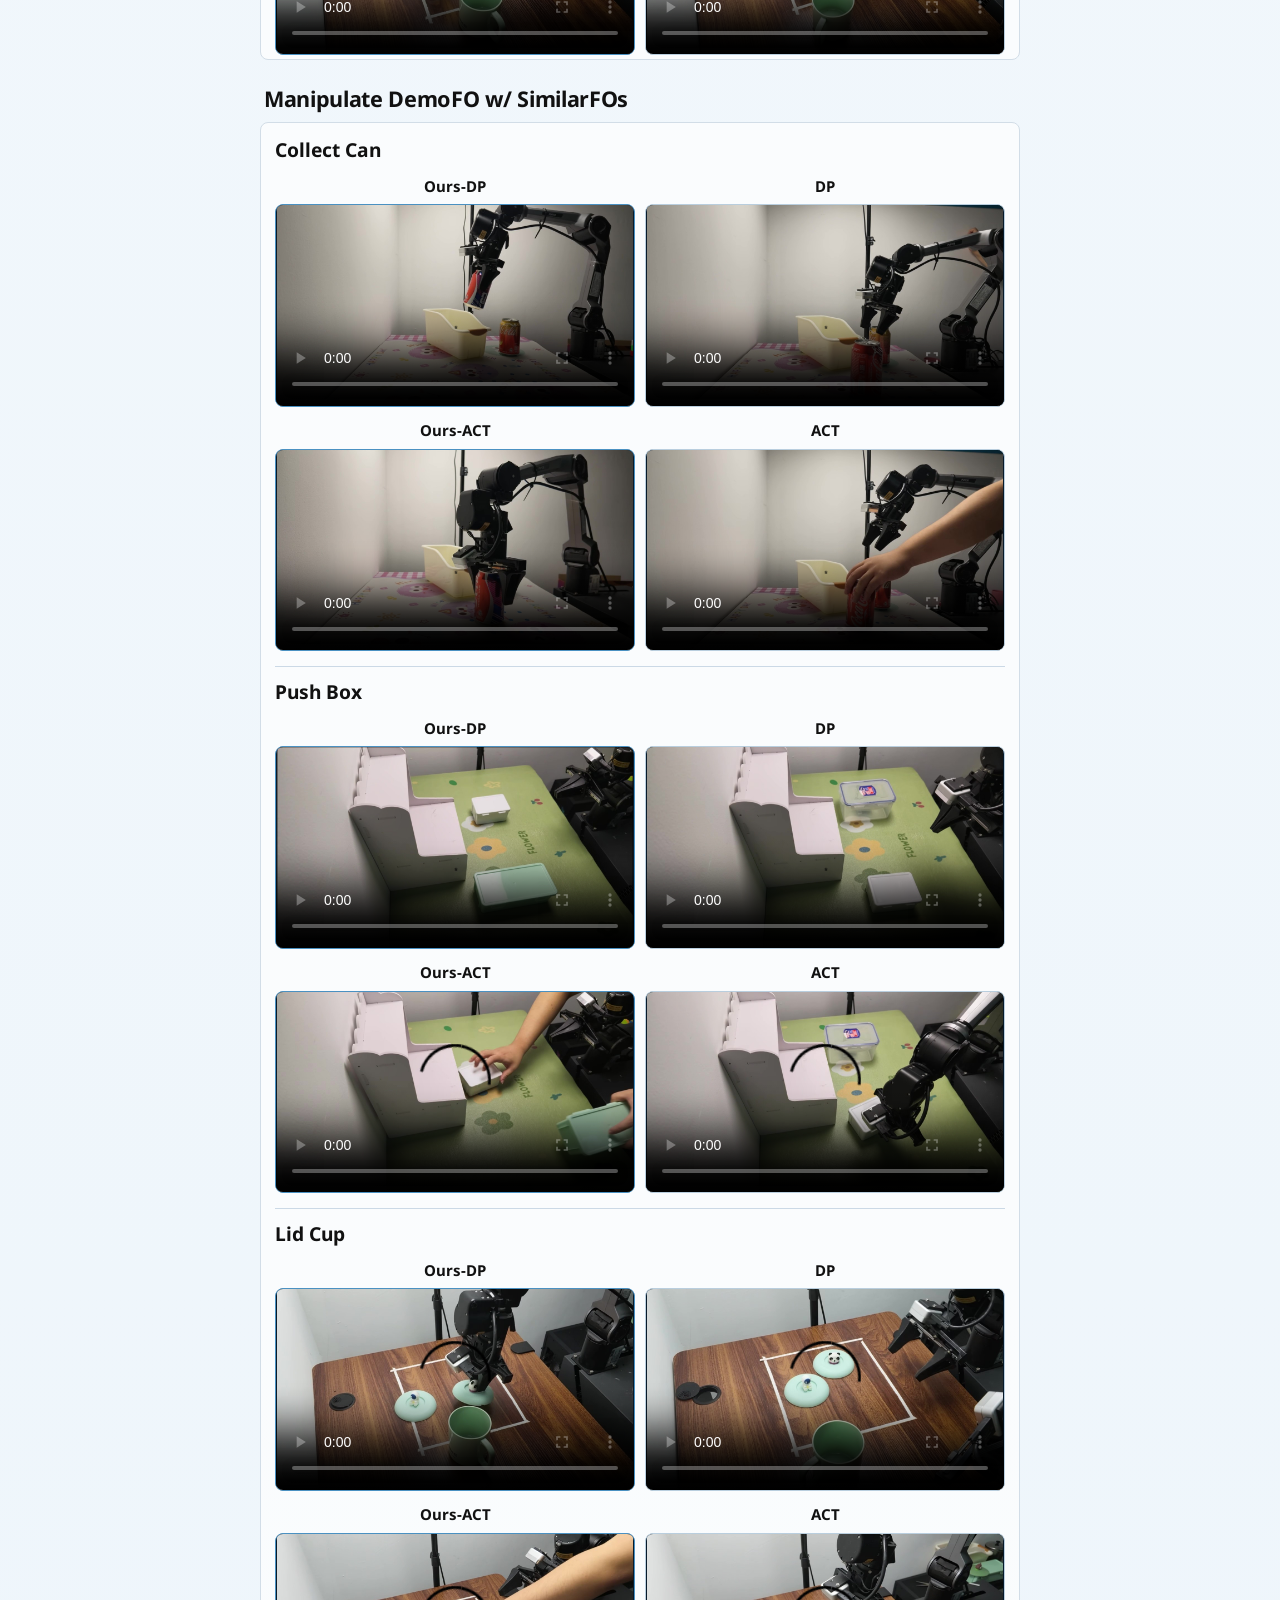
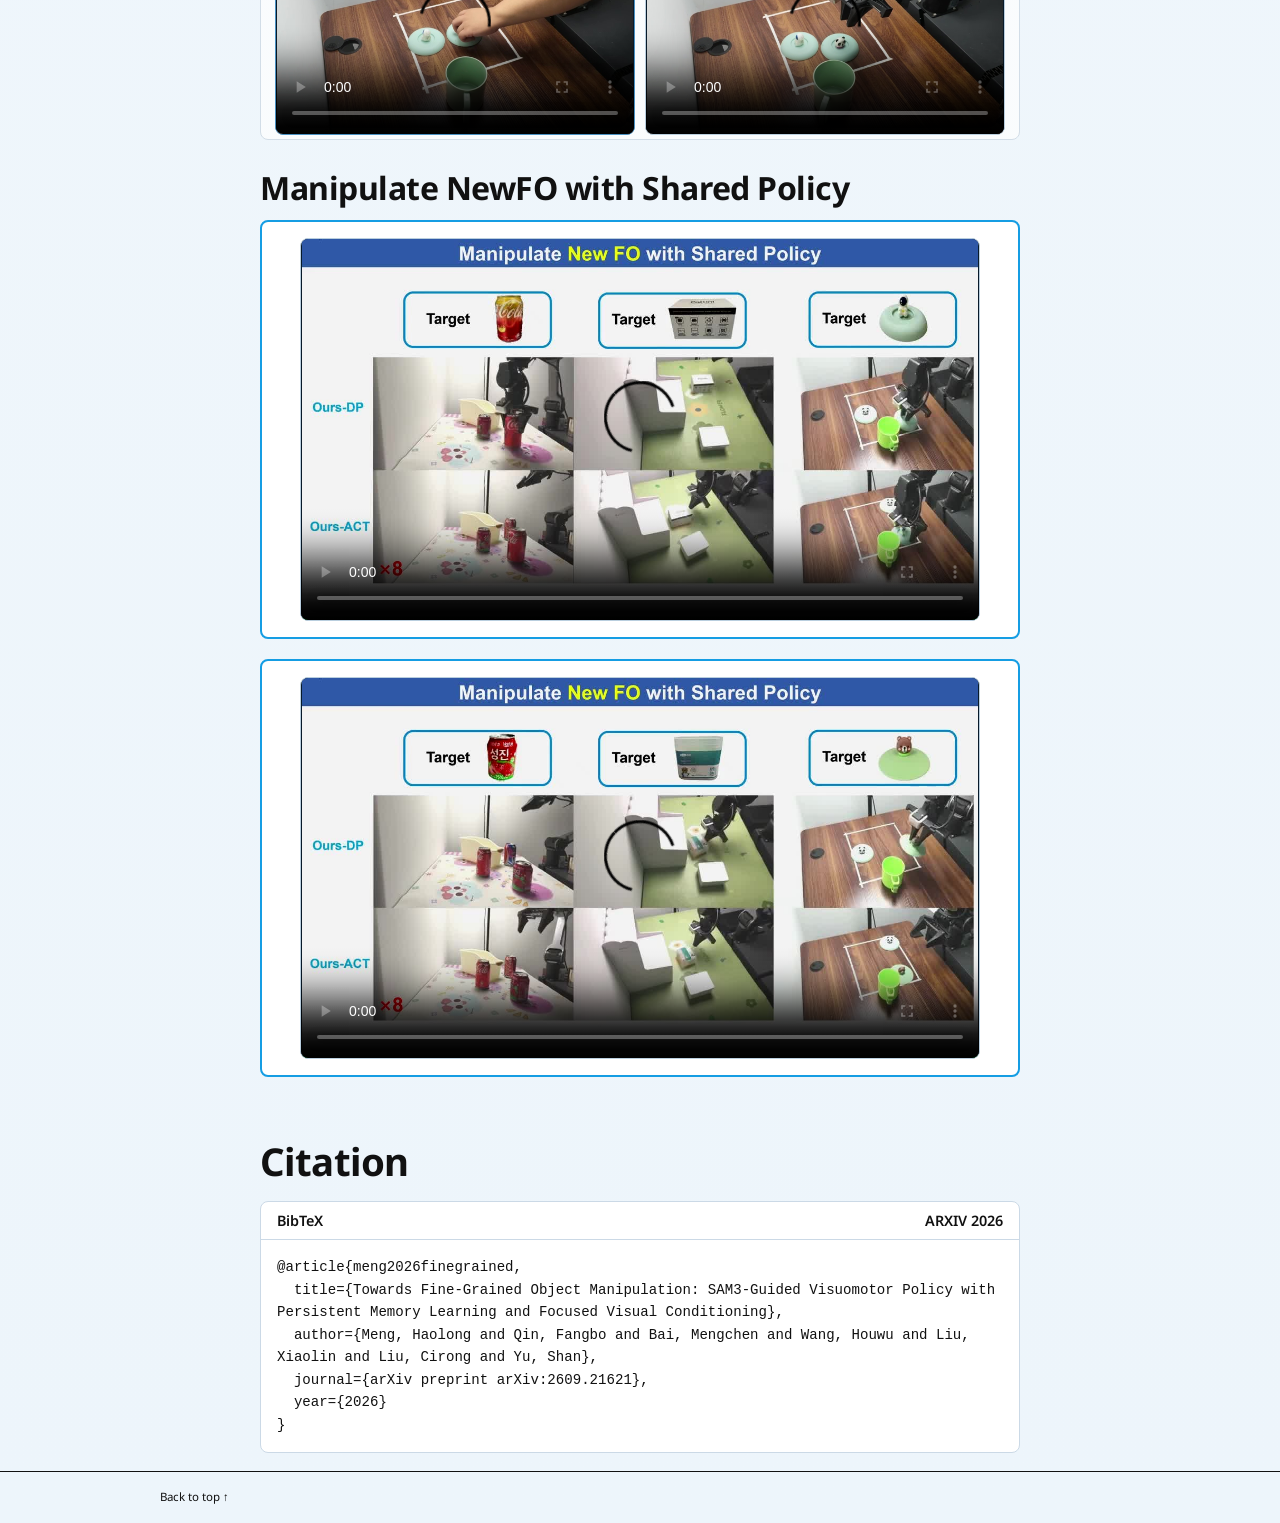
==== commit 57518b86: "docs: add Intro heading and exact paper figure caption" ====
--- a/docs/index.html
+++ b/docs/index.html
@@ -13,9 +13,9 @@
     <link rel="preload" href="assets/fonts/google-sans-bold.ttf" as="font" type="font/ttf" crossorigin />
     <link rel="preload" href="assets/fonts/google-sans-semibold.ttf" as="font" type="font/ttf" crossorigin />
     <link rel="preload" href="assets/fonts/noto-sans-latin.woff2" as="font" type="font/woff2" crossorigin />
-    <link rel="stylesheet" href="styles.css?v=20261003-new-fo-blue-frames" />
-    <script src="project-data.js?v=20261003-new-fo-blue-frames" defer></script>
-    <script src="script.js?v=20261003-new-fo-blue-frames" defer></script>
+    <link rel="stylesheet" href="styles.css?v=20261004-intro-caption" />
+    <script src="project-data.js?v=20261004-intro-caption" defer></script>
+    <script src="script.js?v=20261004-intro-caption" defer></script>
   </head>
   <body>
     <a class="skip-link" href="#main">Skip to content</a>
@@ -70,8 +70,10 @@
 
         <section class="hero-abstract" aria-labelledby="abstract-title">
           <div class="shell content-shell">
+            <h2 id="intro-title">Intro</h2>
             <figure class="paper-figure abstract-figure">
               <img src="assets/images/introduction.png?v=20261003-final-figures" width="1079" height="486" alt="Comparison of scene-level visual conditioning, category-level conditioning, and fine-grained object-focused conditioning with FOM-SAM3 and FSAE." />
+              <figcaption><strong>Fig. 1.</strong> Fine-grained object (FO) manipulation with FOM-SAM3 guided policy. In contrast to category-level object manipulation, FO manipulation requires identifying and focusing on an object with specified attributes, category, brand, and model. The current methods using scene- and category-level visual conditioning are unable to handle FO manipulation tasks. Our framework leverages SAM3 for FO-level visual guidance, which can be extended to different FOs belonging to the same coarse category via persistent memory learning.</figcaption>
             </figure>
             <h2 id="abstract-title">Abstract</h2>
             <div class="abstract-copy" data-abstract></div>
--- a/docs/styles.css
+++ b/docs/styles.css
@@ -221,3 +221,5 @@
 .generalization-overview { display: grid; max-width: 760px; gap: 20px; }
 .generalization-video-frame { padding: 16px; border: 2px solid #159de3; border-radius: 8px; background: var(--white); }
 .generalization-overview-player { max-width: 680px; margin: 0 auto; }
+
+.abstract-figure figcaption { max-width: 760px; margin: 10px auto 0; text-align: left; font-size: .9rem; line-height: 1.6; }
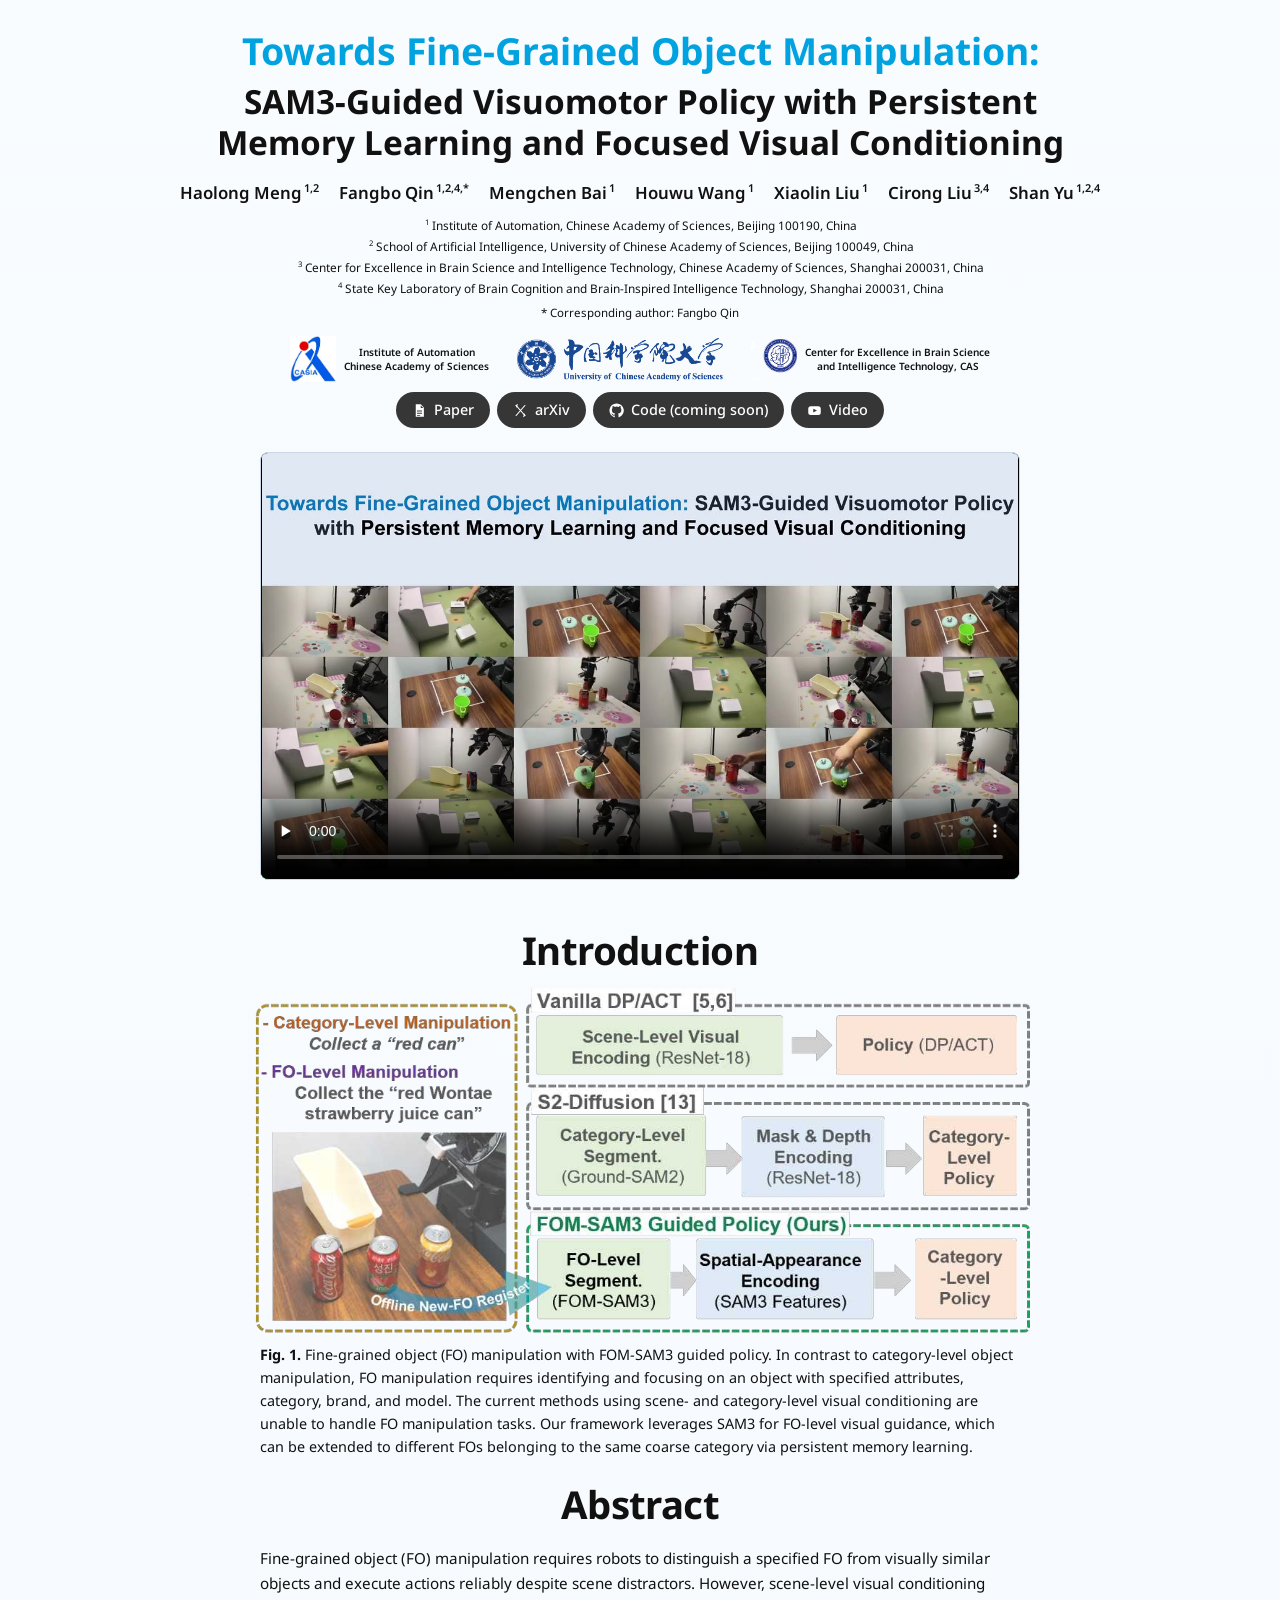
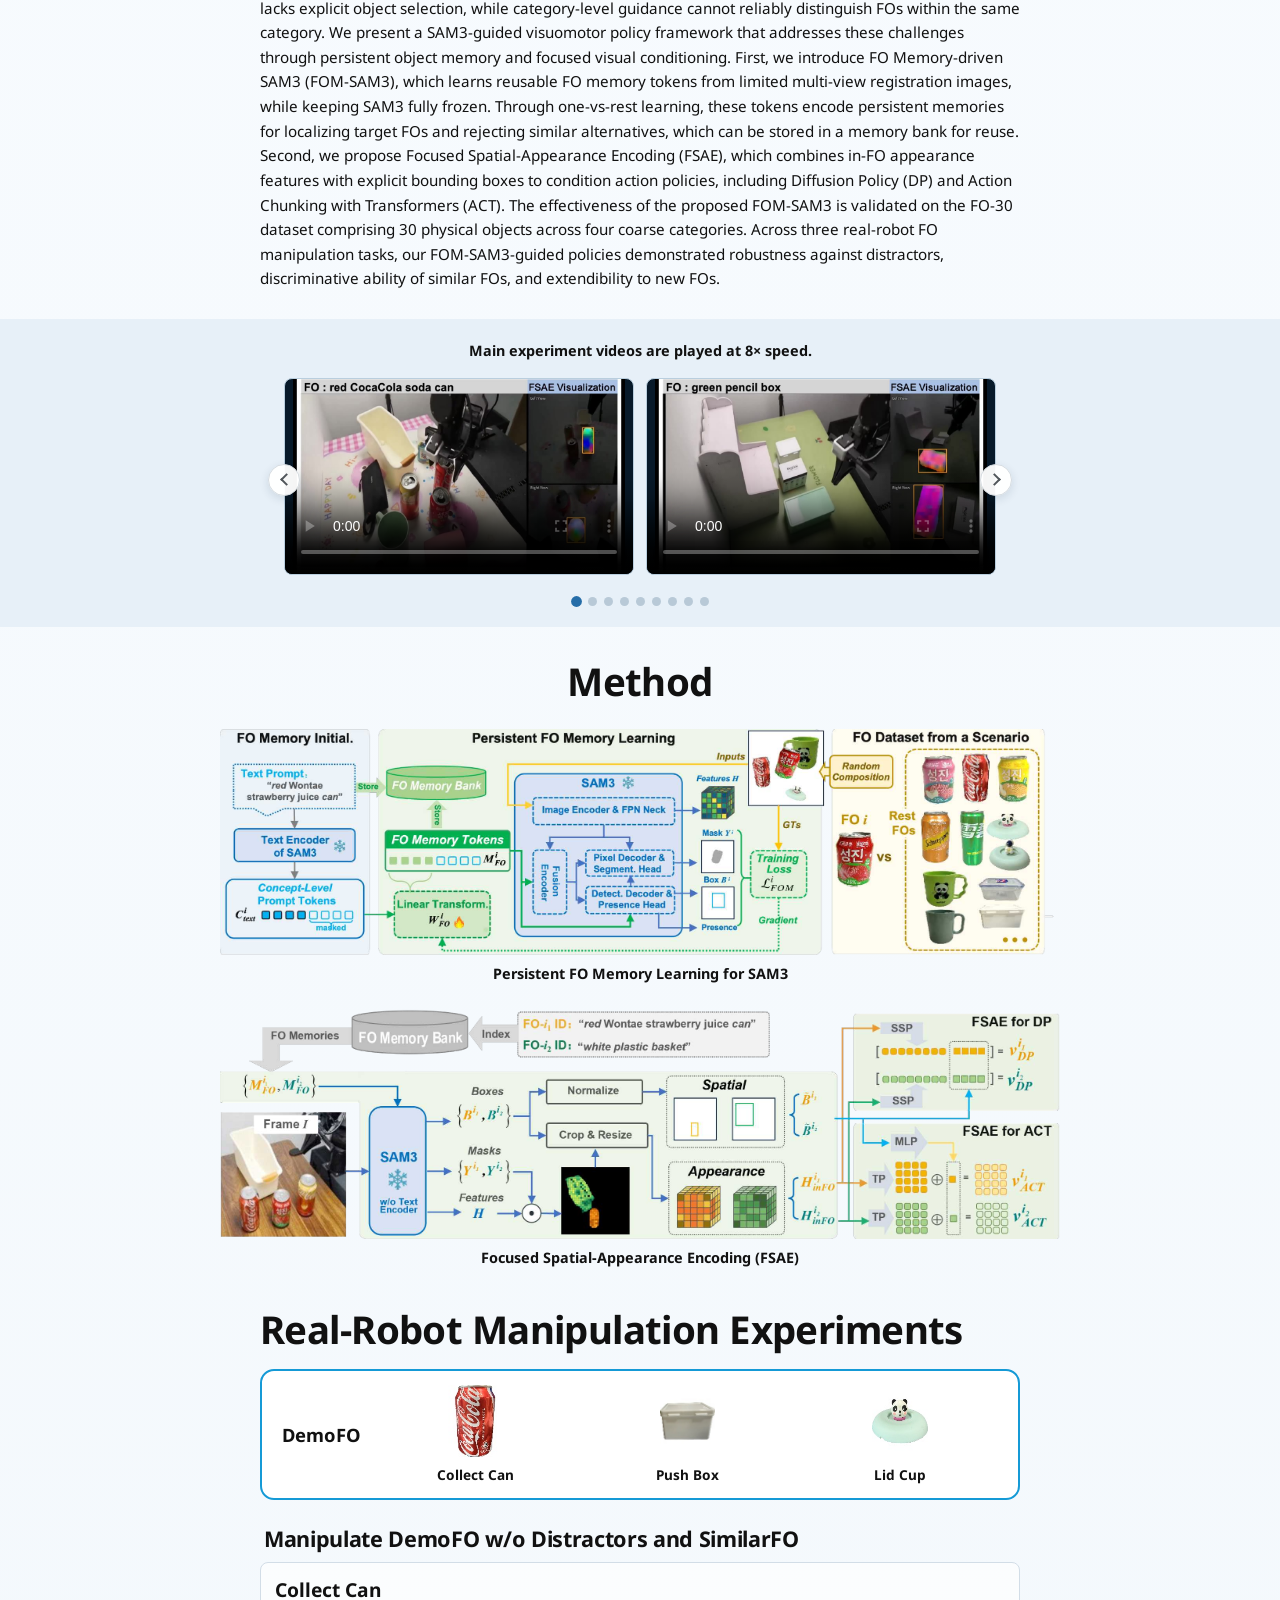
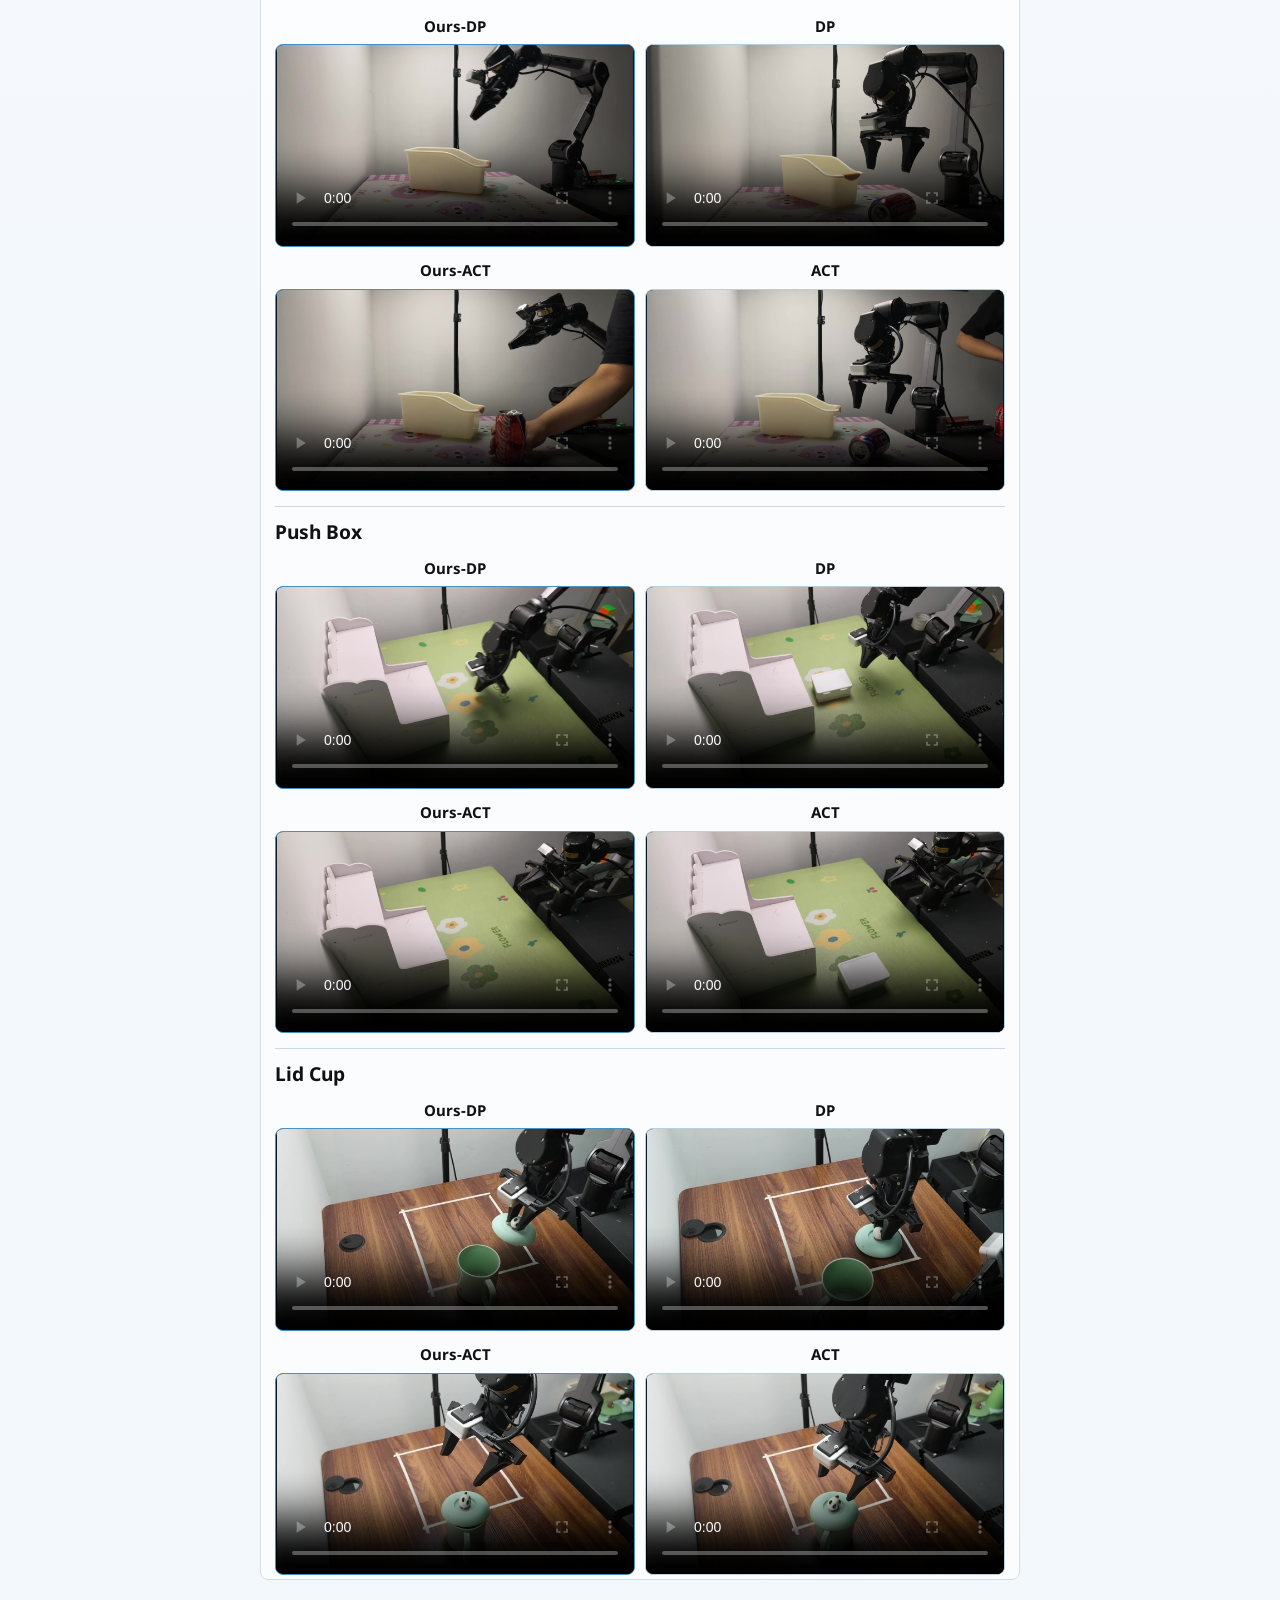
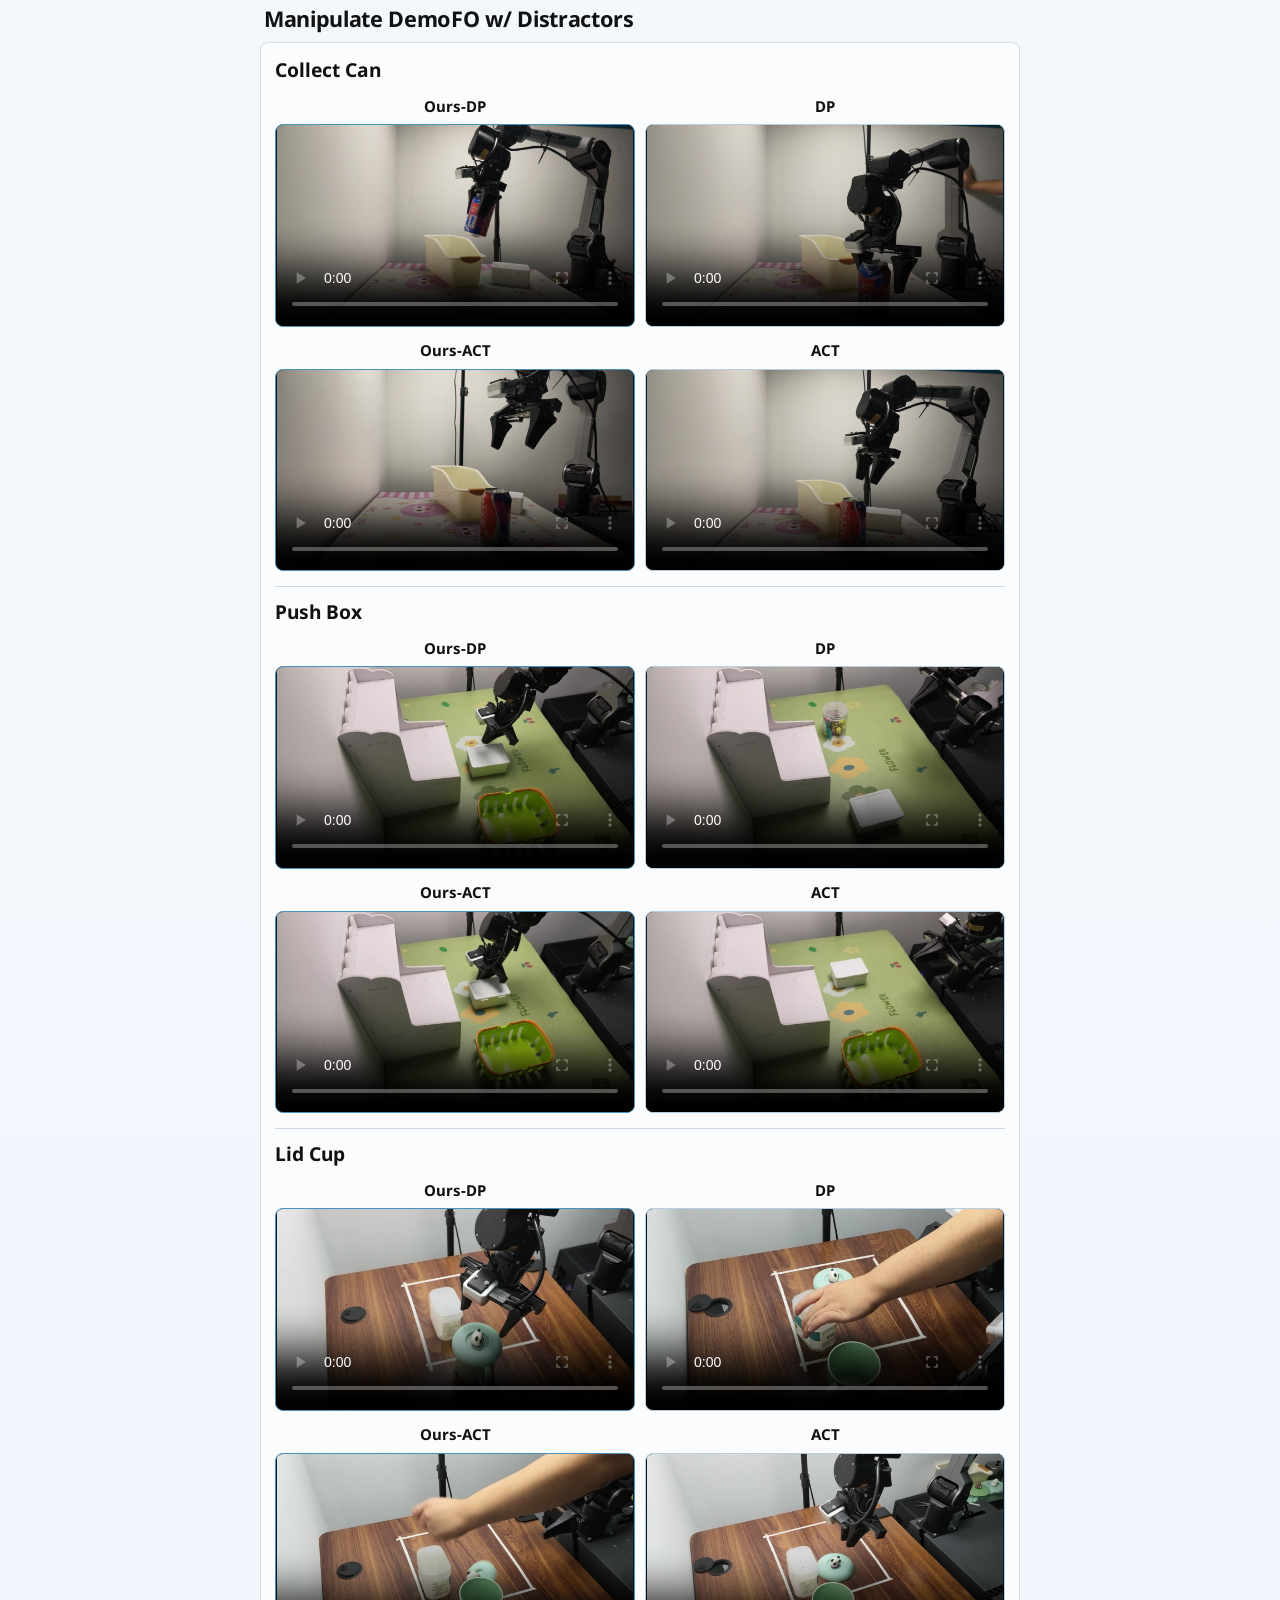
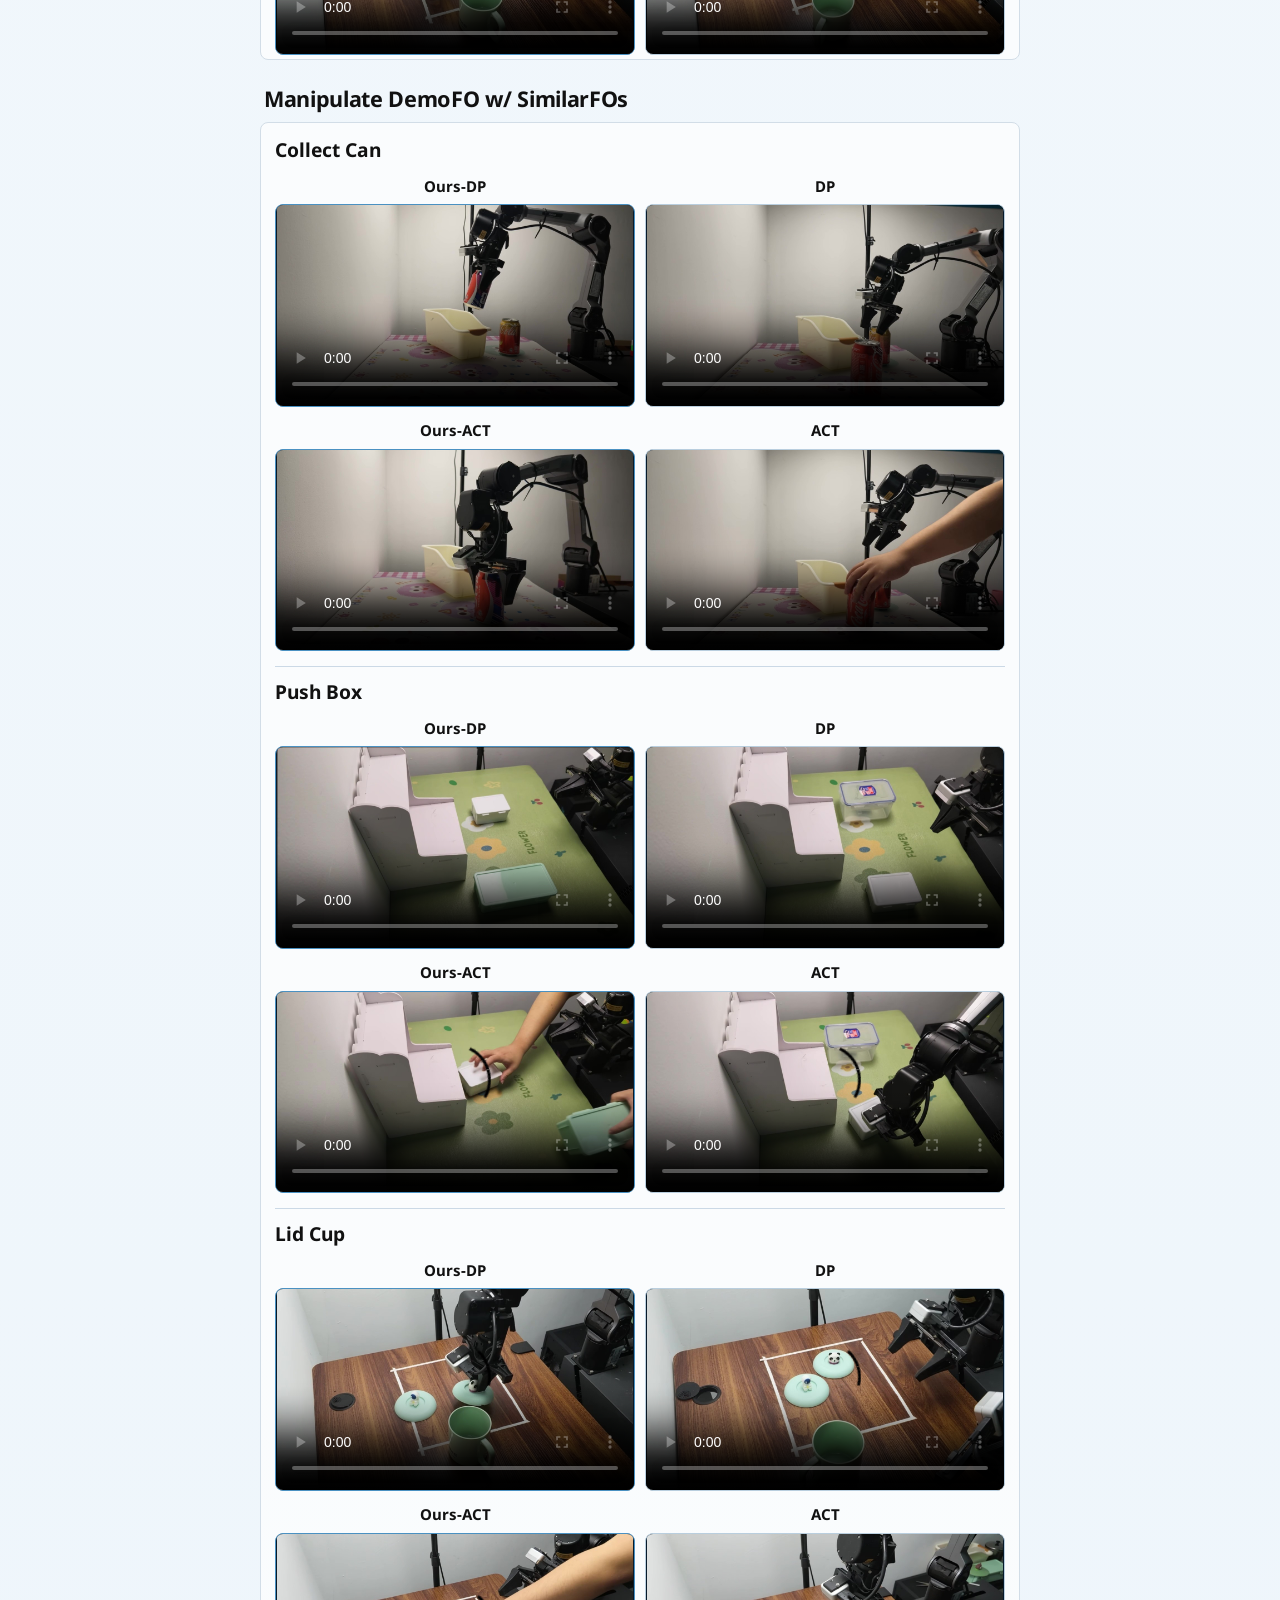
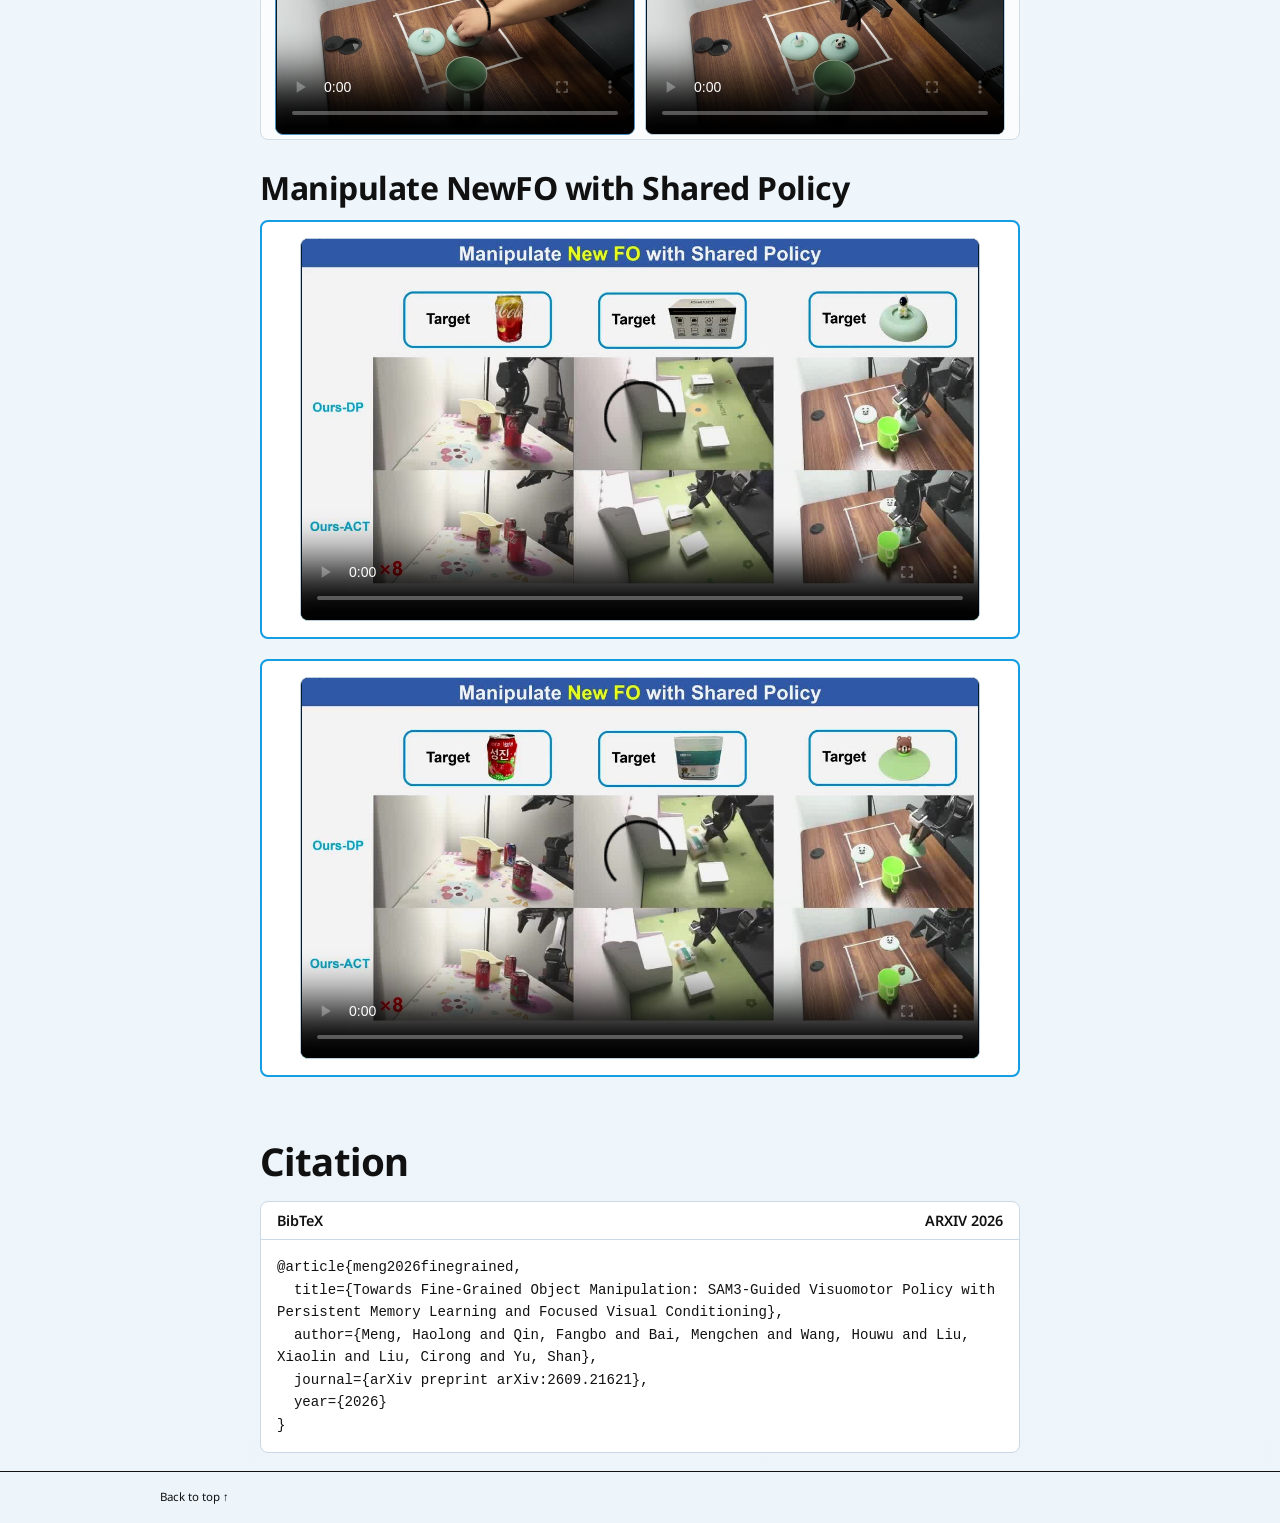
==== commit da7e71fe: "docs: name introduction section consistently" ====
--- a/docs/index.html
+++ b/docs/index.html
@@ -70,7 +70,7 @@
 
         <section class="hero-abstract" aria-labelledby="abstract-title">
           <div class="shell content-shell">
-            <h2 id="intro-title">Intro</h2>
+            <h2 id="intro-title">Introduction</h2>
             <figure class="paper-figure abstract-figure">
               <img src="assets/images/introduction.png?v=20261003-final-figures" width="1079" height="486" alt="Comparison of scene-level visual conditioning, category-level conditioning, and fine-grained object-focused conditioning with FOM-SAM3 and FSAE." />
               <figcaption><strong>Fig. 1.</strong> Fine-grained object (FO) manipulation with FOM-SAM3 guided policy. In contrast to category-level object manipulation, FO manipulation requires identifying and focusing on an object with specified attributes, category, brand, and model. The current methods using scene- and category-level visual conditioning are unable to handle FO manipulation tasks. Our framework leverages SAM3 for FO-level visual guidance, which can be extended to different FOs belonging to the same coarse category via persistent memory learning.</figcaption>
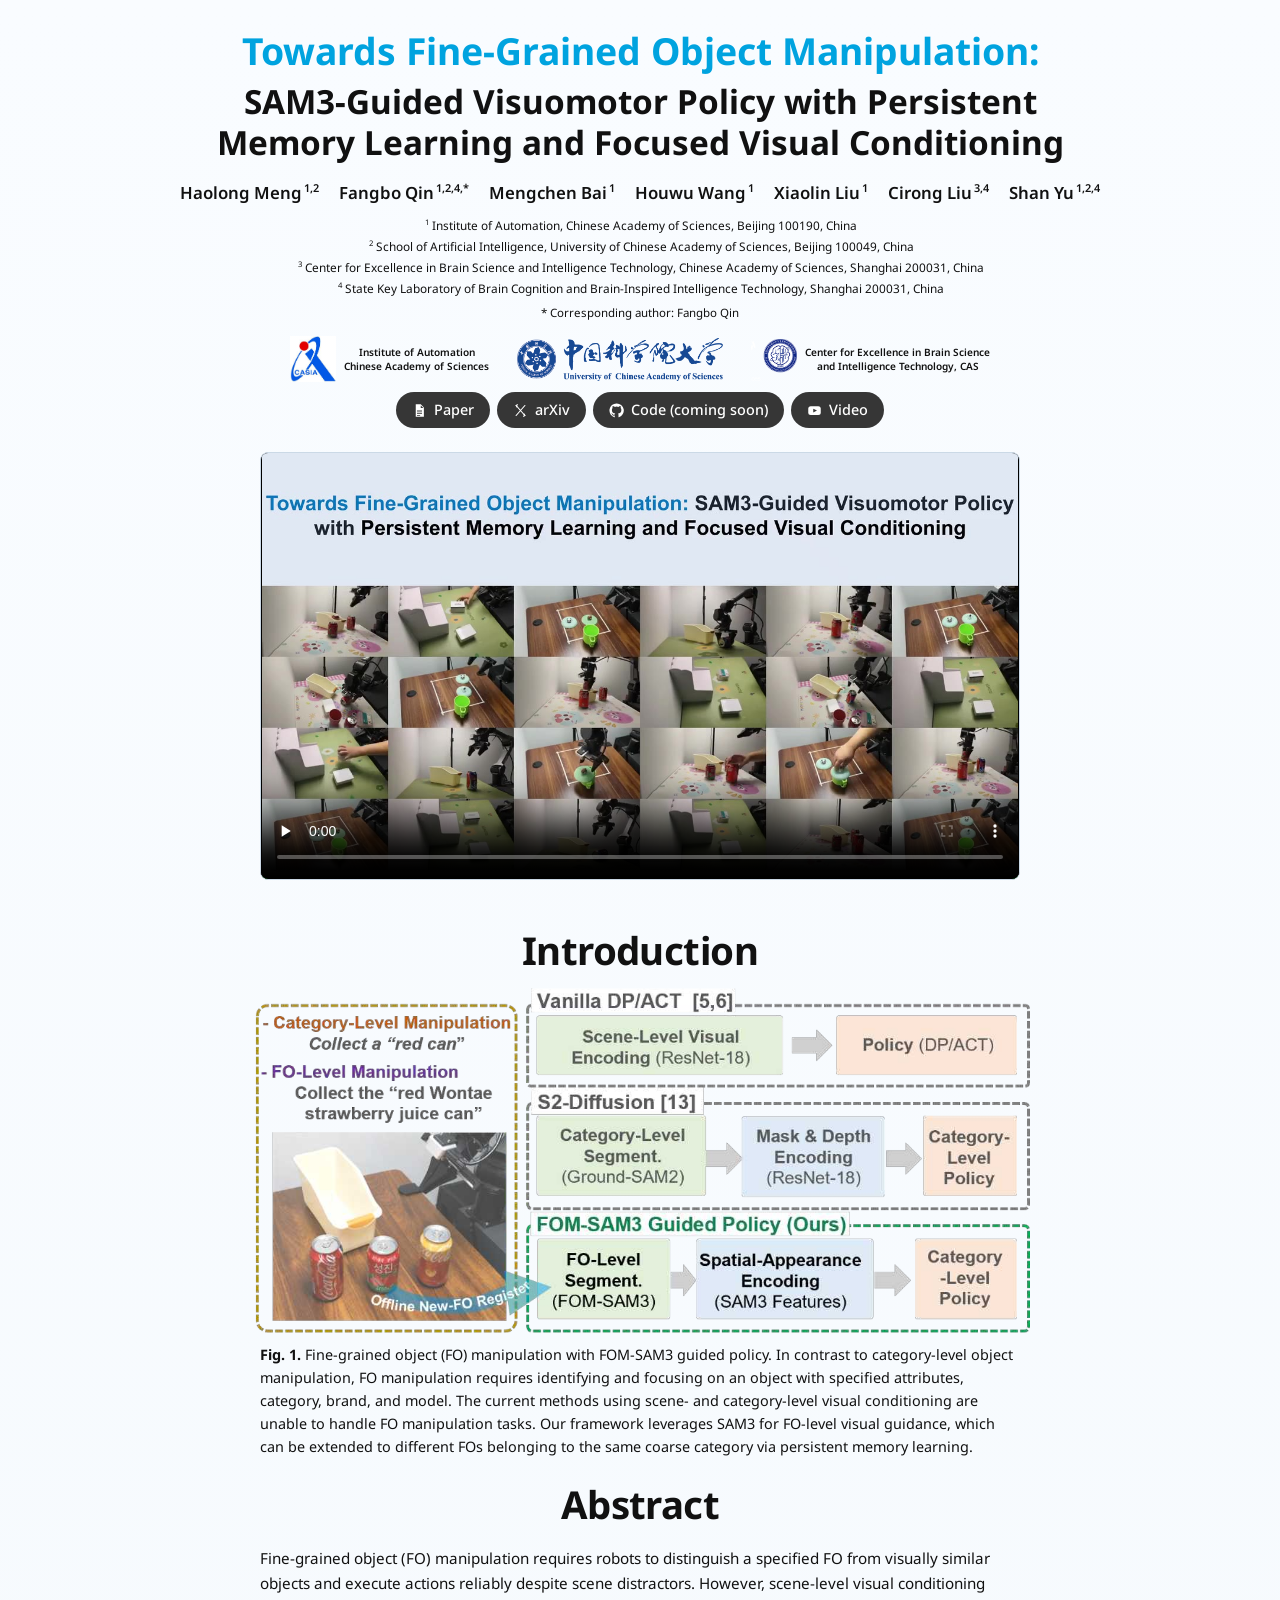
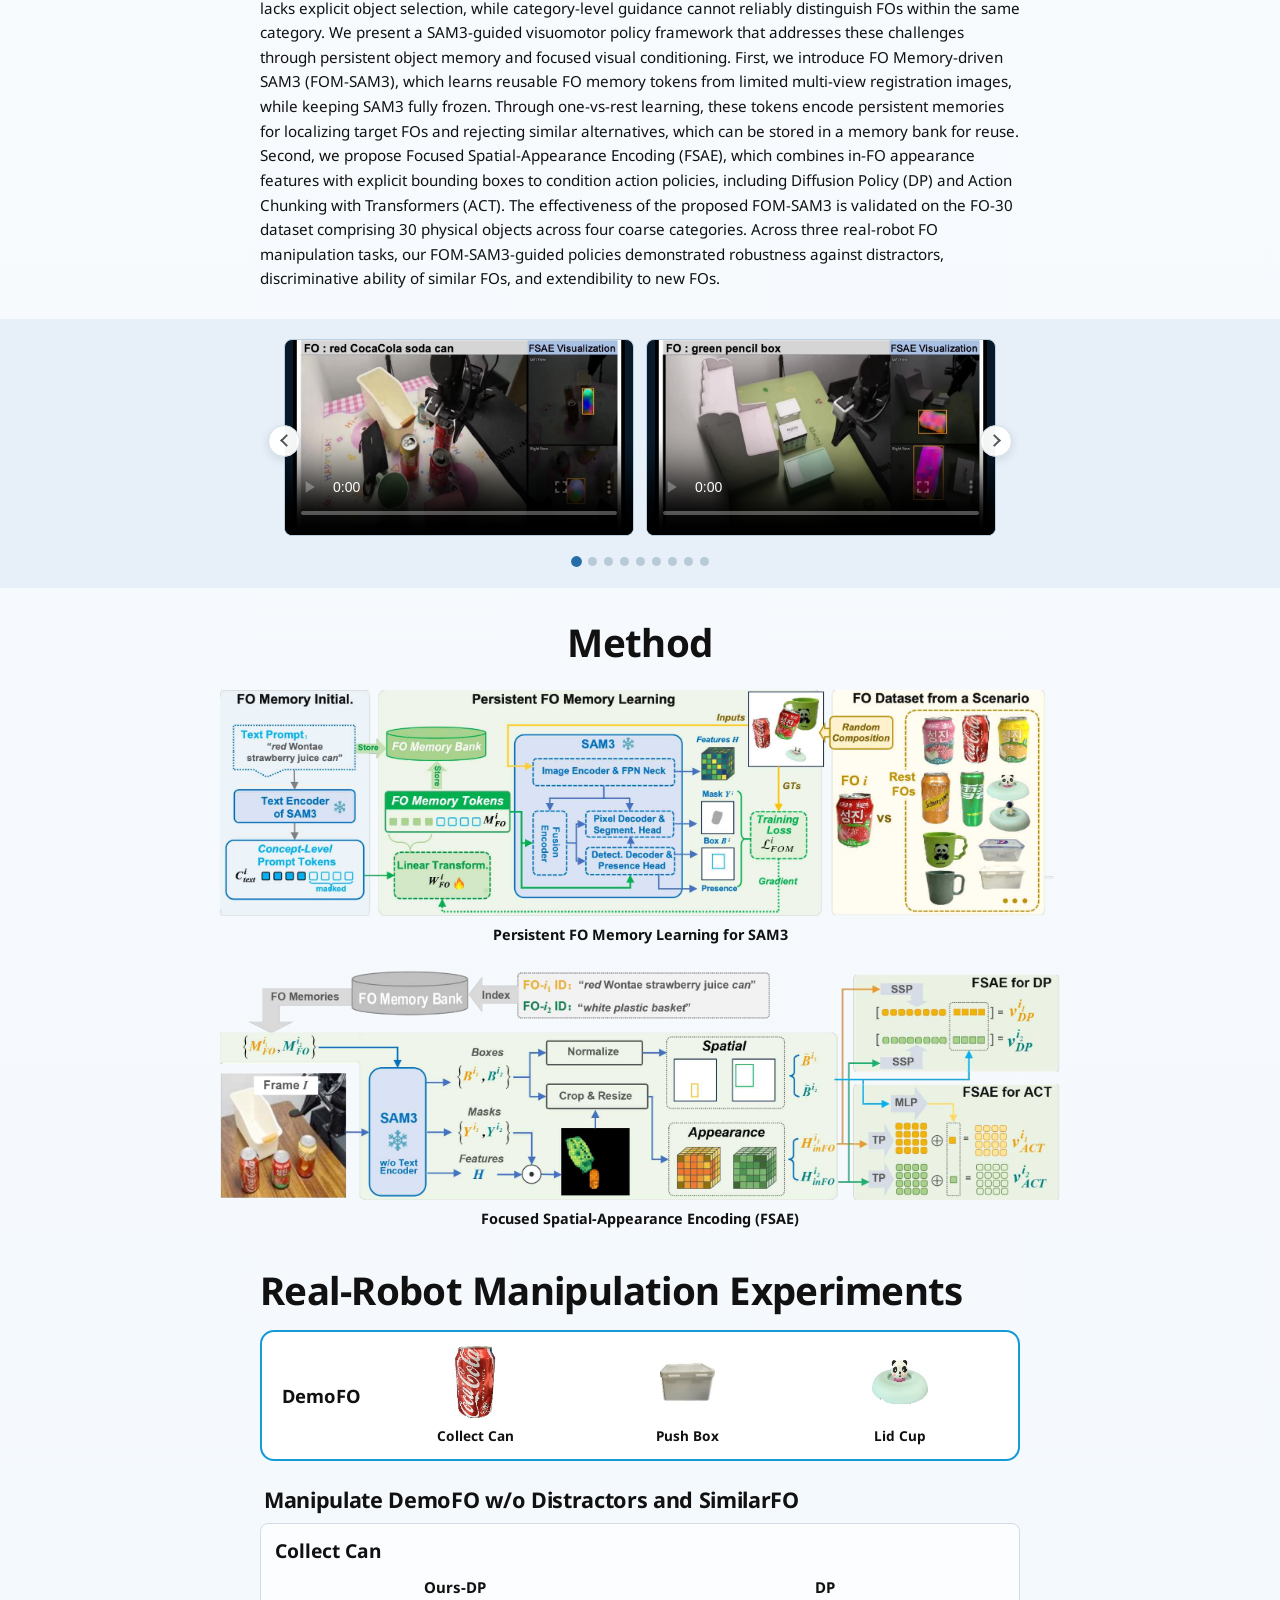
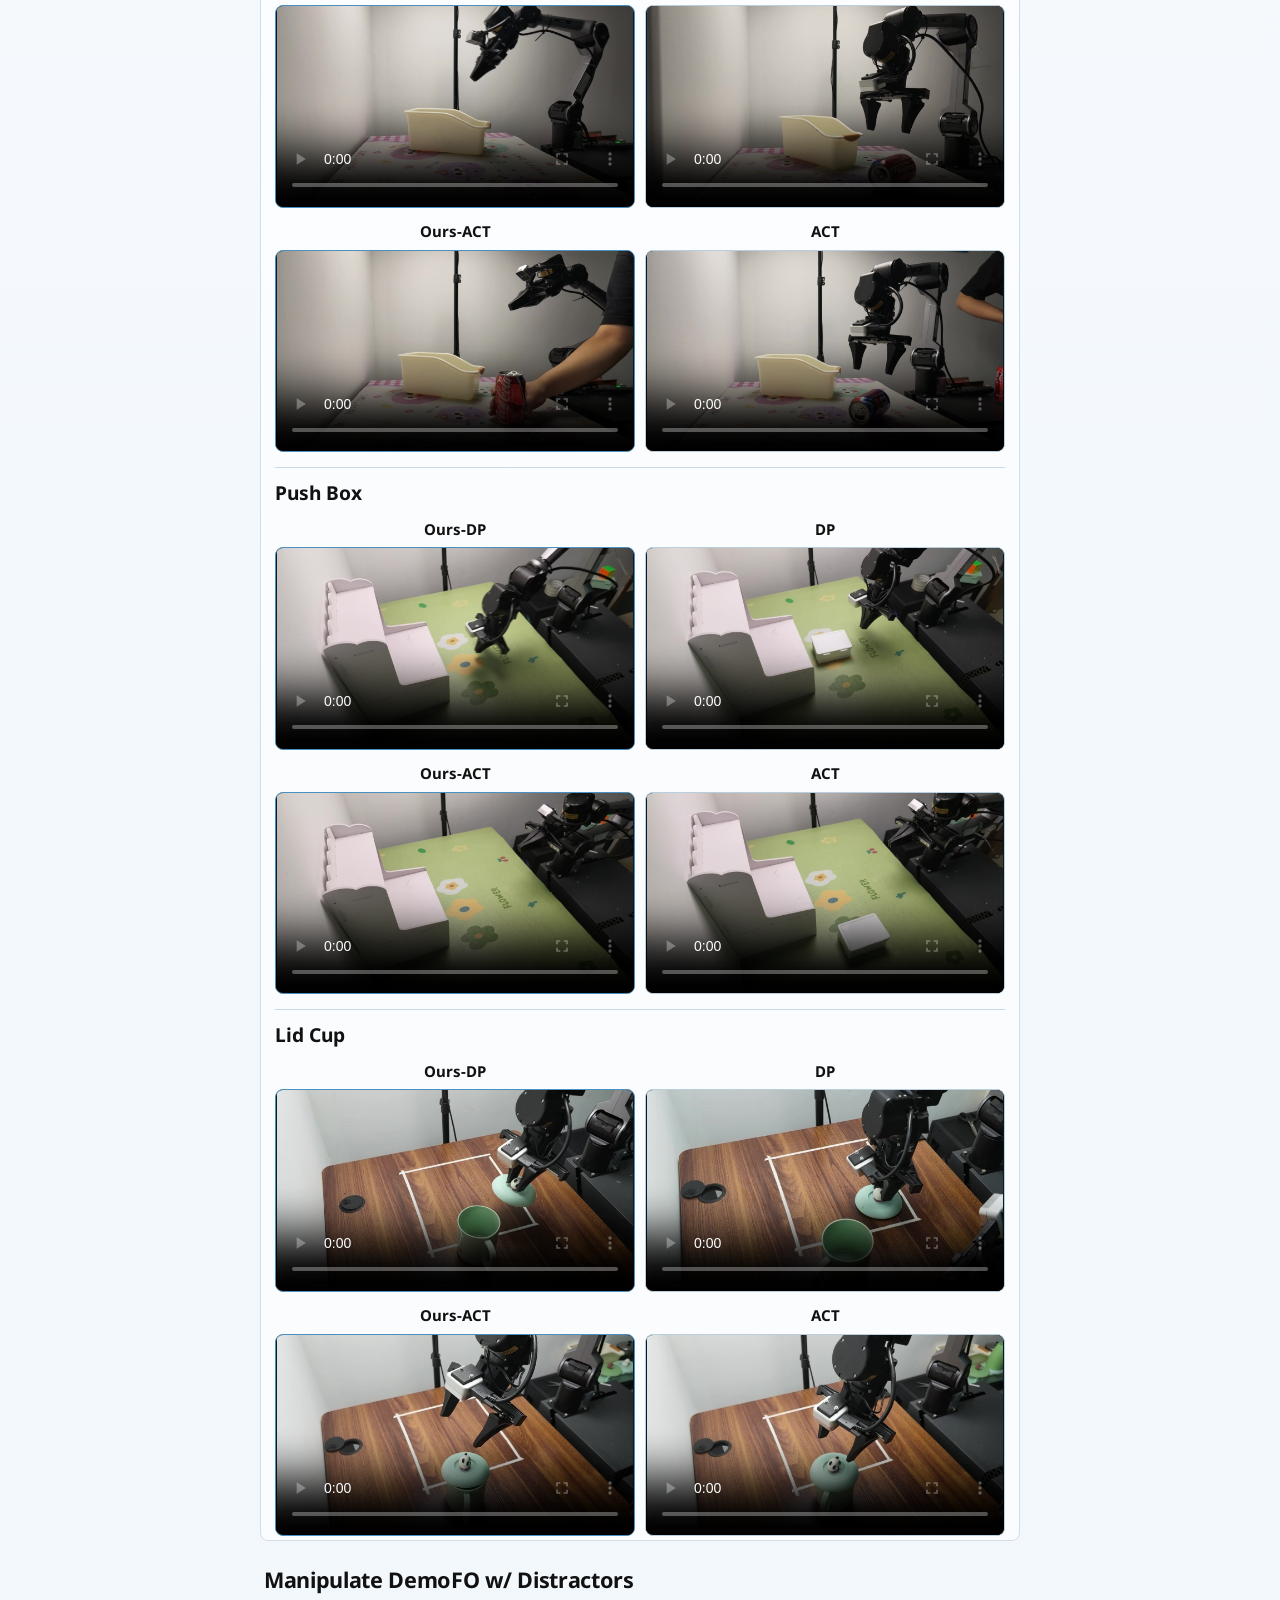
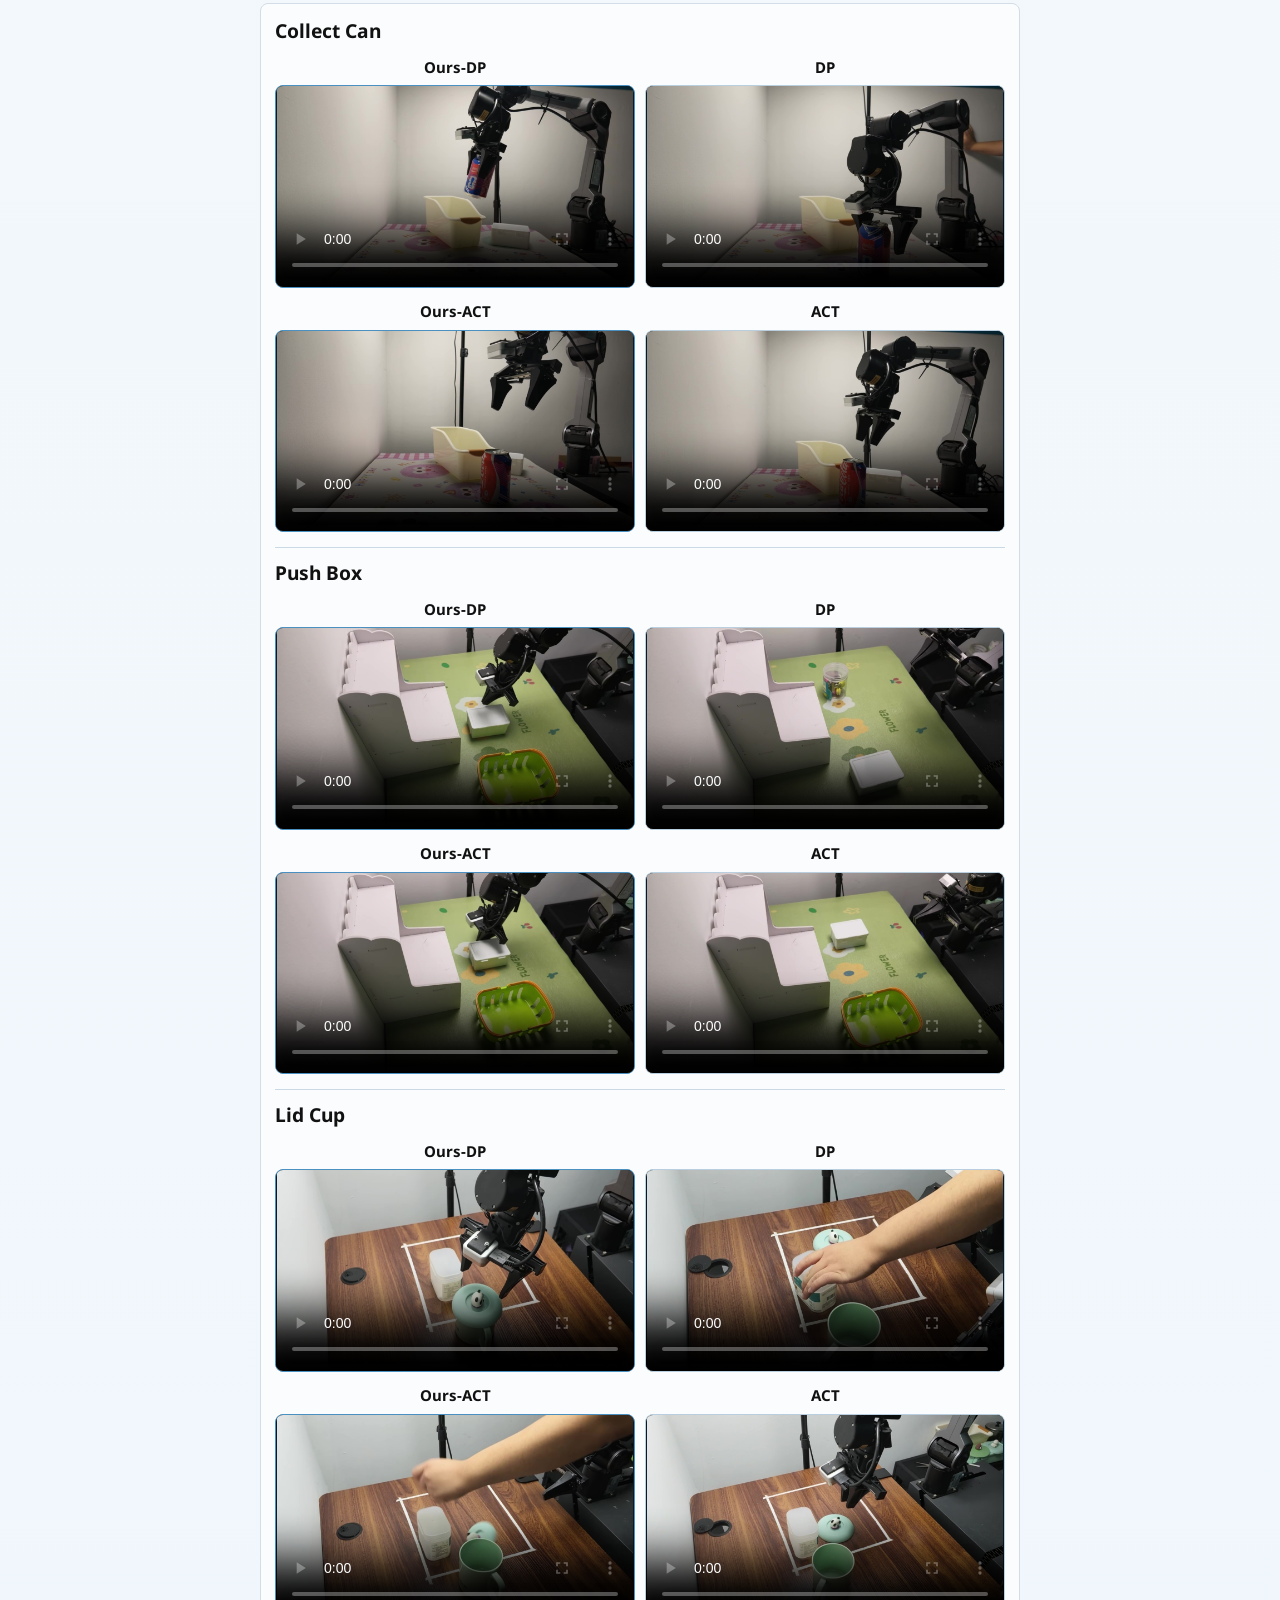
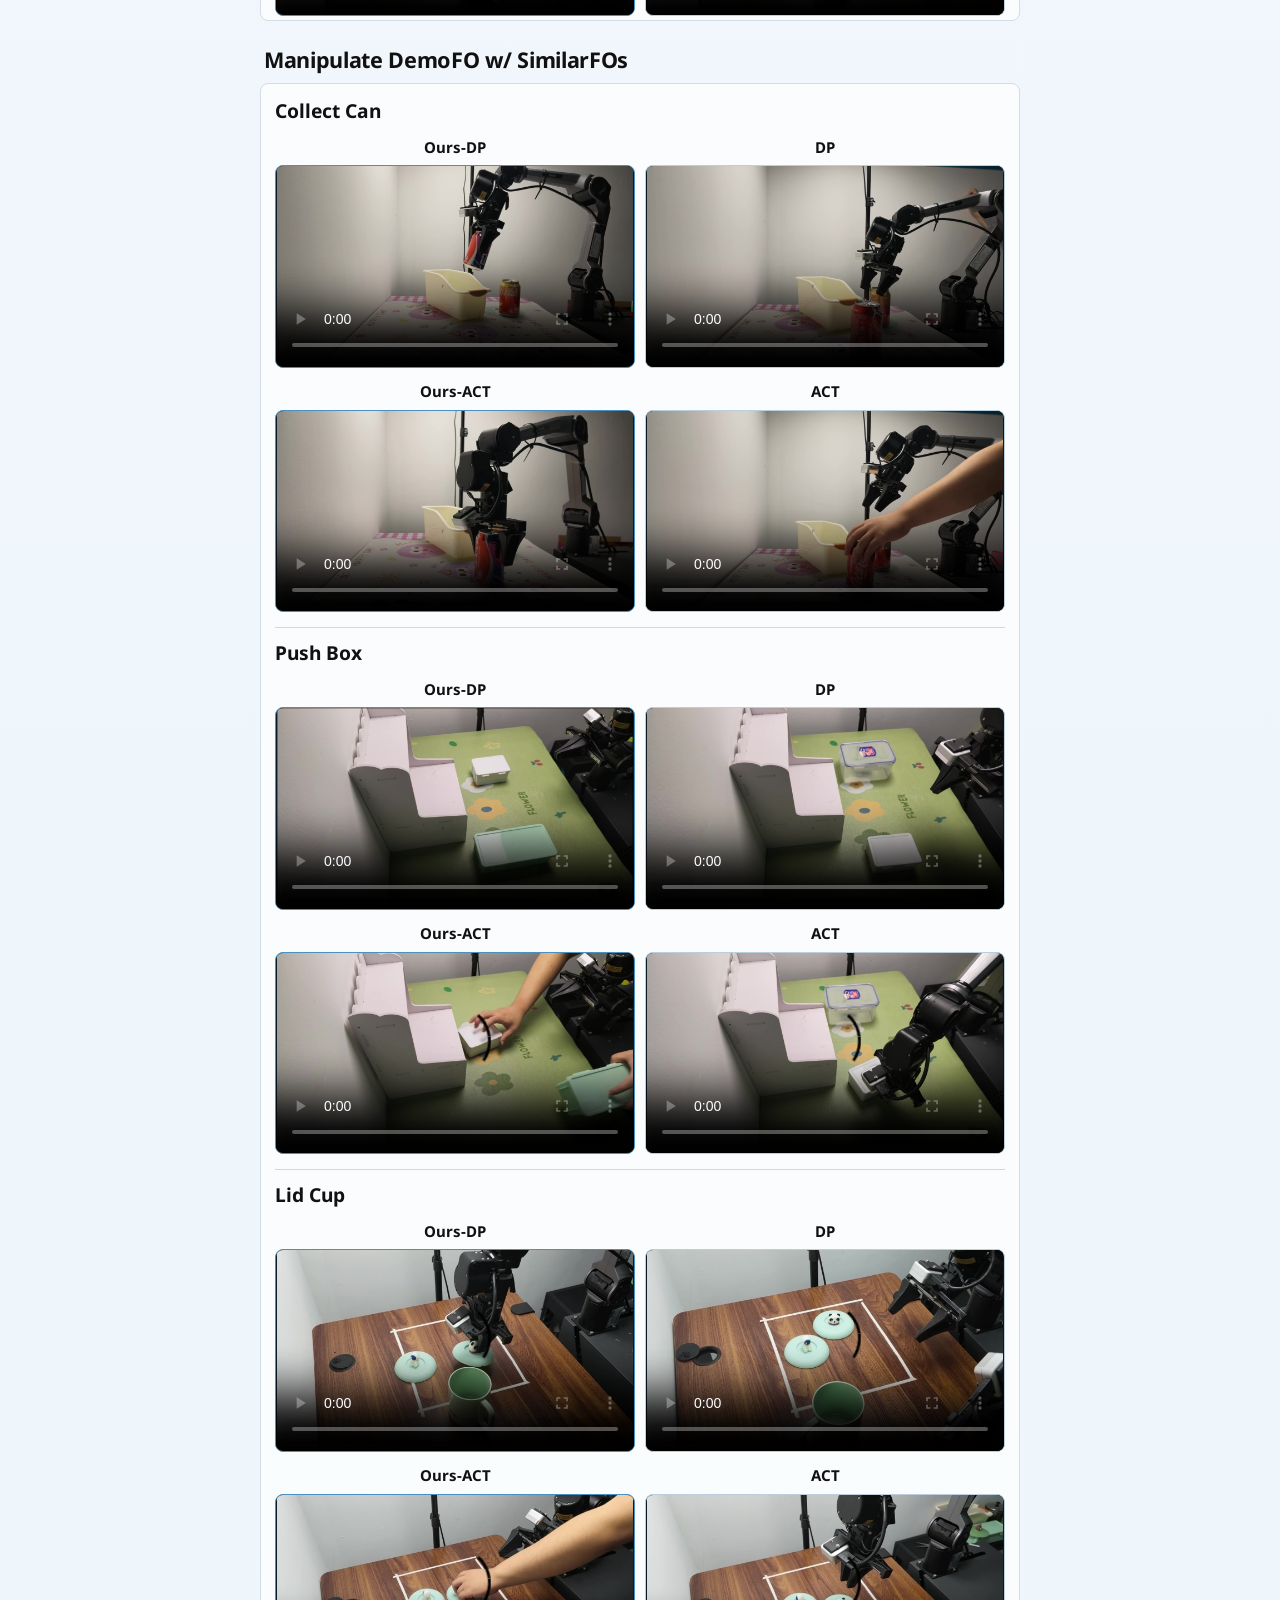
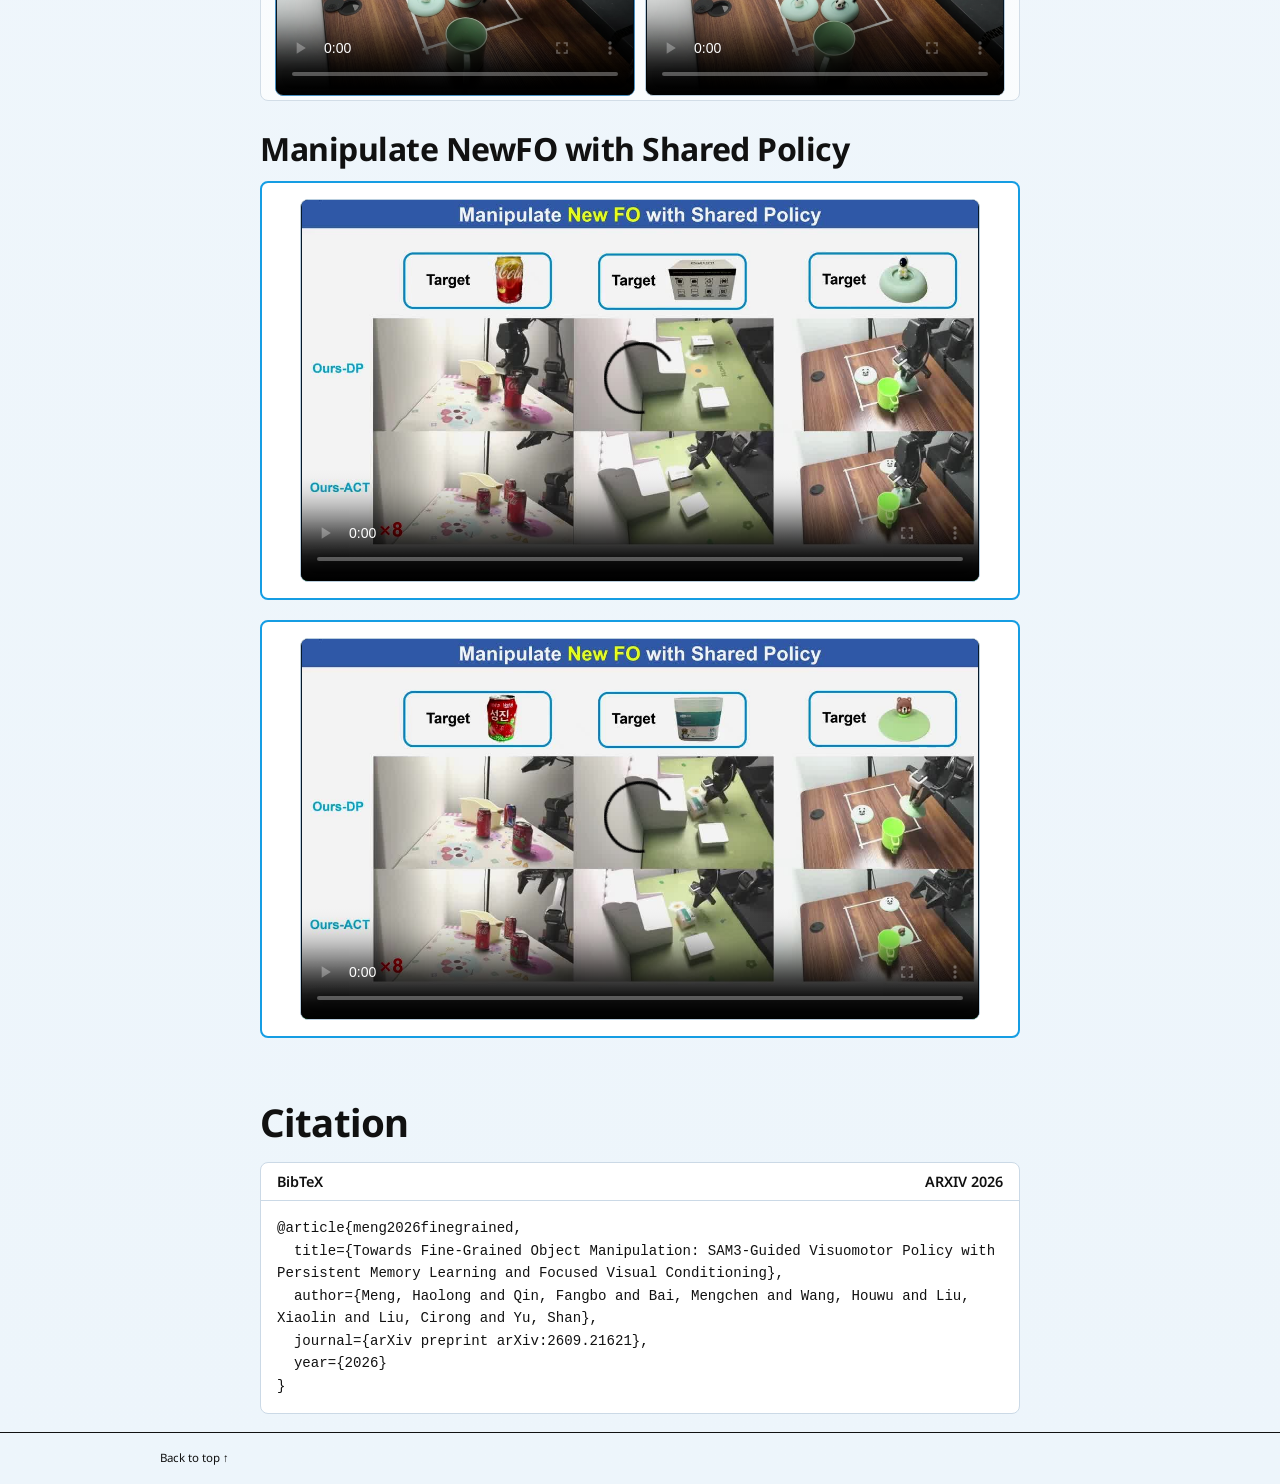
==== commit 66ccc245: "style: remove carousel speed annotation" ====
--- a/docs/index.html
+++ b/docs/index.html
@@ -80,7 +80,6 @@
           </div>
         </section>
         <section class="hero-video-showcase" id="demonstrations-title" role="region" aria-label="Robot demonstrations">
-          <p class="video-speed-note"><strong>Main experiment videos are played at 8× speed.</strong></p>
           <div data-hero-videos></div>
         </section>
 
